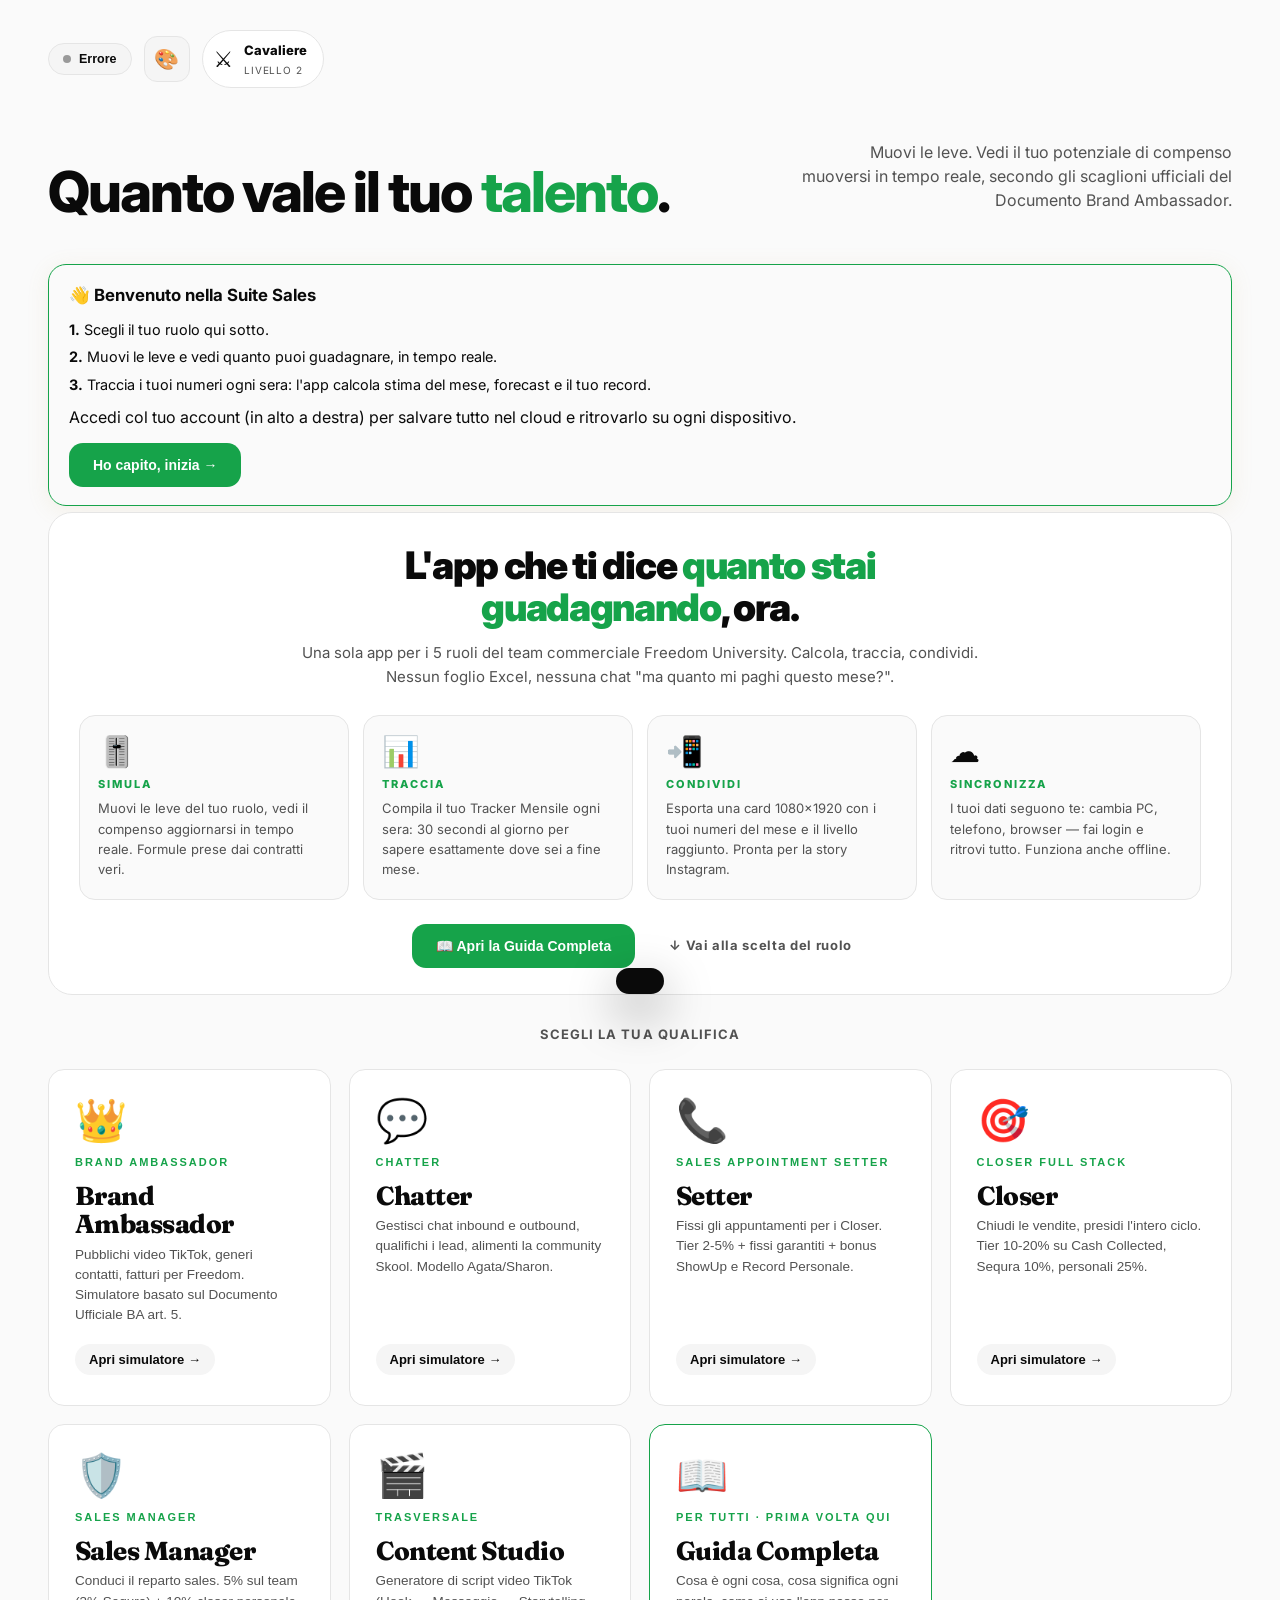
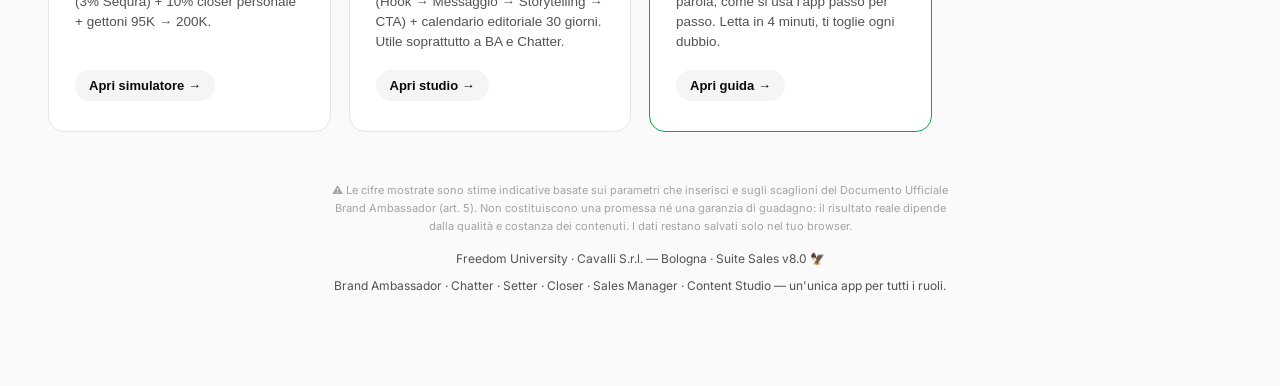
==== index.html @ 0ef2ac67 "deploy index.html" ====
<!DOCTYPE html>
<html lang="it" data-theme="light">
<head>
<meta charset="UTF-8" />
<meta name="viewport" content="width=device-width, initial-scale=1.0, viewport-fit=cover" />
<title>FU Suite Sales · Brand Ambassador, Chatter, Setter, Closer, Sales Manager</title>
<meta name="description" content="Suite operativa Freedom University: simulatori compensi per 5 ruoli (BA, Chatter, Setter, Closer, Sales Manager) + Content Studio + Tracker mensile. Basato sui contratti ufficiali.">
<meta name="theme-color" content="#c9a45c">
<meta name="apple-mobile-web-app-capable" content="yes">
<meta name="apple-mobile-web-app-status-bar-style" content="black-translucent">
<meta name="apple-mobile-web-app-title" content="FU Suite">
<meta name="mobile-web-app-capable" content="yes">
<link rel="manifest" href="manifest.webmanifest">
<link rel="icon" type="image/svg+xml" href="icon.svg">
<link rel="apple-touch-icon" href="icon.svg">
<script>
// ROUTING GARANTITO (definito early per onclick inline)
window.goto=function(v){
  try{
    const navs=['home','ba','chatter','setter','closer','sm','content','guida','team'];
    navs.forEach(x=>{const el=document.getElementById('view-'+x);if(el)el.hidden=x!==v});
    if(v==='home'){history.replaceState(null,'','#')}else{location.hash=v}
    window.scrollTo({top:0,behavior:'smooth'});
  }catch(e){location.hash=v}
  return false;
};
// Service Worker — update sicuro, ANTI reload-loop
if('serviceWorker' in navigator){
  window.addEventListener('load',async()=>{
    try{
      // URL STABILE: niente ?v=Date.now() (creava un nuovo SW a ogni load → controllerchange → reload infinito)
      const reg=await navigator.serviceWorker.register('sw.js');
      reg.update();
      navigator.serviceWorker.addEventListener('controllerchange',()=>{
        // anti-loop hard: max 1 reload ogni 10s (sessionStorage sopravvive al reload, _reloaded no)
        const last=+(sessionStorage.getItem('_sw_reload')||0),now=Date.now();
        if(now-last<10000)return;
        sessionStorage.setItem('_sw_reload',now);
        location.reload();
      });
    }catch(e){}
  });
}
</script>
<meta property="og:title" content="FU Suite Sales — 5 ruoli, un'app">
<meta property="og:description" content="Calcolatore compensi multi-ruolo Freedom University + Tracker mensile + Content Studio.">
<meta property="og:type" content="website">
<meta property="og:url" content="https://freedomuniversity.github.io/fu-profit-engine/">
<meta property="og:locale" content="it_IT">
<link rel="preconnect" href="https://fonts.googleapis.com" />
<link rel="preconnect" href="https://fonts.gstatic.com" crossorigin />
<link href="https://fonts.googleapis.com/css2?family=Fraunces:opsz,wght@9..144,400..900&family=Inter:wght@300..900&family=Space+Grotesk:wght@400;500;600;700&display=swap" rel="stylesheet" />
<link href="https://api.fontshare.com/v2/css?f[]=clash-display@400,500,600,700&display=swap" rel="stylesheet" />
<!-- ━━━━━━━━━━━━━━━━━━━━━━━━━━━━━━━━━━━━━━━━━━━━━━━━━━━━━━━━━━━━━ -->
<!-- SUPABASE CONFIG — inserisci qui URL e ANON KEY del tuo progetto -->
<!-- (Settings → API nel Supabase Dashboard)                          -->
<!-- Se vuoti, l'app funziona normalmente in modalità localStorage     -->
<!-- ━━━━━━━━━━━━━━━━━━━━━━━━━━━━━━━━━━━━━━━━━━━━━━━━━━━━━━━━━━━━━ -->
<script>
  window.SUPABASE_URL = 'https://cqktepwrpalwyvrdproh.supabase.co';
  window.SUPABASE_ANON_KEY = 'eyJhbGciOiJIUzI1NiIsInR5cCI6IkpXVCJ9.eyJpc3MiOiJzdXBhYmFzZSIsInJlZiI6ImNxa3RlcHdycGFsd3l2cmRwcm9oIiwicm9sZSI6ImFub24iLCJpYXQiOjE3ODAyMjQyNzcsImV4cCI6MjA5NTgwMDI3N30.6R0Skc9833fyEazmfj0Uyl3Gx5wrH-_PC1y_GeVF3Ok';
</script>
<style>
  :root{
    --gold:#c9a45c; --gold-light:#e6c98a; --gold-dark:#a8843e;
    --success:#22c55e; --warning:#f59e0b; --danger:#ef4444; --blue:#3b82f6;
  }
  html[data-theme="light"]{
    --bg:#f4f1ea; --bg2:#efe9dd;
    --text:#0f0e0c; --muted:#6f675a; --faint:#a39a89;
    --card-bg:linear-gradient(180deg,#ffffff,#fbf9f4);
    --card-border:rgba(15,14,12,.09); --card-shadow:0 24px 60px -36px rgba(60,46,18,.45);
    --elev:#faf7f0; --elev-border:rgba(15,14,12,.07);
    --ring:rgba(15,14,12,.08); --track:rgba(15,14,12,.10);
    --hook-bg:linear-gradient(145deg,#fbfaf5,#f1ece1); --hook-border:rgba(201,164,92,.35);
    --chip-bg:rgba(15,14,12,.04); --chip-border:rgba(15,14,12,.09);
    --logo-bg:linear-gradient(145deg,#ffffff,#f0ebdf);
    --ghost-bg:rgba(15,14,12,.04); --ghost-border:rgba(15,14,12,.12); --ghost-hover:rgba(15,14,12,.08);
    --part:201,164,92; --part-a:.55;
    --toast-bg:#0f0e0c; --toast-fg:#fafafa;
  }
  /* ===== STUDIO MINIMAL (stile aicoachitalia.it) — mono, no gradient, accent verde ===== */
  html[data-theme="studio"]{
    --gold:#16a34a; --gold-light:#4ade80; --gold-dark:#15803d;
    --bg:#fafafa; --bg2:#ffffff;
    --text:#0a0a0a; --muted:#525252; --faint:#a3a3a3;
    --card-bg:#ffffff;
    --card-border:#e5e5e5; --card-shadow:0 1px 3px rgba(0,0,0,.04);
    --elev:#fafafa; --elev-border:#e5e5e5;
    --ring:#e5e5e5; --track:#e5e5e5;
    --hook-bg:#ffffff; --hook-border:#e5e5e5;
    --chip-bg:#f5f5f5; --chip-border:#e5e5e5;
    --logo-bg:#ffffff;
    --ghost-bg:#f5f5f5; --ghost-border:#e5e5e5; --ghost-hover:#ebebeb;
    --part:22,163,74; --part-a:.4;
    --toast-bg:#0a0a0a; --toast-fg:#fafafa;
  }
  html[data-theme="studio"] body{font-family:'Inter',system-ui,sans-serif}
  html[data-theme="studio"] .display{font-family:'Inter',system-ui,sans-serif;letter-spacing:-.035em;font-weight:800}
  html[data-theme="studio"] .gold-text{background:none;color:#16a34a;-webkit-text-fill-color:#16a34a;animation:none}
  html[data-theme="studio"] canvas#stars{display:none}
  html[data-theme="studio"] .card{box-shadow:none;border-radius:14px}
  html[data-theme="studio"] .role-card{box-shadow:none;border-radius:16px;background:#ffffff}
  html[data-theme="studio"] .role-card.sub{background:#ffffff}
  html[data-theme="studio"] .role-card:hover{transform:translateY(-2px);border-color:#16a34a;box-shadow:0 4px 12px rgba(0,0,0,.06)}
  html[data-theme="studio"] .role-card .ricon{filter:none}
  html[data-theme="studio"] .role-card .rarrow{background:#f5f5f5;color:#0a0a0a}
  html[data-theme="studio"] .role-card:hover .rarrow{background:#16a34a;color:#ffffff}
  html[data-theme="studio"] .role-card .rsub{color:#16a34a}
  html[data-theme="studio"] .role-card.guide-card{background:#ffffff;border-color:#16a34a}
  html[data-theme="studio"] .intro-card{background:#ffffff;border:1px solid #e5e5e5;box-shadow:none}
  html[data-theme="studio"] .intro-box{box-shadow:none;background:#fafafa}
  html[data-theme="studio"] .intro-box:hover{transform:translateY(-2px);border-color:#16a34a}
  html[data-theme="studio"] .intro-box .ib-i{filter:none}
  html[data-theme="studio"] .intro-box .ib-t{color:#16a34a}
  html[data-theme="studio"] .intro-badge{color:#16a34a;border-color:#16a34a;background:rgba(22,163,74,.06)}
  html[data-theme="studio"] .hero .kicker{color:#16a34a;border-color:#16a34a}
  html[data-theme="studio"] .level-chip{background:#ffffff;border-color:#e5e5e5}
  html[data-theme="studio"] .level-chip .lvico{filter:none}
  html[data-theme="studio"] .logo{box-shadow:none;border-color:#e5e5e5}
  html[data-theme="studio"] .role-banner{background:#ffffff;border-color:#e5e5e5}
  html[data-theme="studio"] .btn-gold{background:#16a34a;color:#ffffff;border-color:#16a34a}
  html[data-theme="studio"] .btn-gold:hover{background:#15803d;border-color:#15803d}
  html[data-theme="studio"] .btn-ghost{background:#f5f5f5;border-color:#e5e5e5;color:#0a0a0a}
  html[data-theme="studio"] .btn-ghost:hover{background:#ebebeb}
  html[data-theme="studio"] .pill{background:#f5f5f5;color:#0a0a0a;border:1px solid #e5e5e5}
  html[data-theme="studio"] .pill.active{background:#16a34a;color:#ffffff;border-color:#16a34a}
  html[data-theme="studio"] .hero h2,html[data-theme="studio"] .gblock h3,html[data-theme="studio"] details.legenda summary .ltop,html[data-theme="studio"] .intro-title{font-family:'Inter',system-ui,sans-serif;letter-spacing:-.035em}
  html[data-theme="studio"] .gbox{background:#ffffff;border-color:#e5e5e5}
  html[data-theme="studio"] .gblock h3 .gnum{background:#16a34a;color:#ffffff;border-color:#16a34a}
  html[data-theme="studio"] .gblock .gbox .gsmall,html[data-theme="studio"] .gtable th{color:#16a34a;background:rgba(22,163,74,.06)}
  html[data-theme="studio"] .guida-toc a{color:#16a34a;background:rgba(22,163,74,.06);border-color:#16a34a}
  html[data-theme="studio"] .guida-toc a:hover{background:#16a34a;color:#ffffff}
  html[data-theme="studio"] .gstep .gn{background:#16a34a;color:#ffffff;box-shadow:none}
  html[data-theme="studio"] details.legenda{box-shadow:none}
  html[data-theme="studio"] details.legenda summary{background:#fafafa}
  html[data-theme="studio"] details.legenda summary .lsub{color:#16a34a}
  html[data-theme="studio"] details.legenda summary::after{color:#16a34a}
  html[data-theme="studio"] .lterm{background:#fafafa}
  html[data-theme="studio"] .lterm.l-pin{background:rgba(22,163,74,.05);border-color:#16a34a}
  html[data-theme="studio"] .lterm .lt-ex b{color:#16a34a}
  html[data-theme="studio"] .gbox .gex b{color:#16a34a}
  html[data-theme="studio"] .label{color:#525252}
  html[data-theme="studio"] .result-amount{color:#0a0a0a;text-shadow:none}
  html[data-theme="studio"] .donut-wrap svg circle{stroke:#e5e5e5}
  html[data-theme="studio"] input[type=range]{accent-color:#16a34a}
  html[data-theme="studio"] .vl{color:#16a34a;font-weight:800}

  html[data-theme="dark"]{
    --bg:#0a0a0a; --bg2:#0a0a0a;
    --text:#fafafa; --muted:#9a9a9a; --faint:#6b6b6b;
    --card-bg:linear-gradient(180deg,rgba(255,255,255,.035),rgba(255,255,255,.012));
    --card-border:rgba(255,255,255,.08); --card-shadow:0 30px 80px -40px rgba(0,0,0,.8);
    --elev:rgba(255,255,255,.03); --elev-border:rgba(255,255,255,.06);
    --ring:rgba(255,255,255,.06); --track:rgba(255,255,255,.10);
    --hook-bg:linear-gradient(145deg,#141414,#0a0a0a); --hook-border:rgba(201,164,92,.18);
    --chip-bg:rgba(255,255,255,.04); --chip-border:rgba(255,255,255,.08);
    --logo-bg:linear-gradient(145deg,#1f1f1f,#0a0a0a);
    --ghost-bg:rgba(255,255,255,.05); --ghost-border:rgba(255,255,255,.12); --ghost-hover:rgba(255,255,255,.1);
    --part:201,164,92; --part-a:.5;
    --toast-bg:#fafafa; --toast-fg:#0a0a0a;
  }

  *{box-sizing:border-box;margin:0;padding:0}
  html{scroll-behavior:smooth}
  body{font-family:'Inter',system-ui,sans-serif;background:var(--bg);color:var(--text);
    min-height:100vh;overflow-x:hidden;line-height:1.5;-webkit-font-smoothing:antialiased;
    -webkit-text-size-adjust:100%;text-size-adjust:100%;transition:background .4s,color .4s}
  canvas#stars{display:none}
  .wrap{position:relative;z-index:1;max-width:1580px;margin:0 auto;padding:0 28px 90px}
  @media(min-width:1280px){.wrap{padding:0 48px 90px}}
  .display{font-family:'Fraunces',serif;letter-spacing:-.02em;line-height:1.02}
  .label{font-size:11px;text-transform:uppercase;letter-spacing:.16em;font-weight:700;color:var(--faint)}
  .gold-text{background:linear-gradient(110deg,var(--gold-dark),var(--gold-light),var(--gold),var(--gold-light));
    background-size:200% auto;-webkit-background-clip:text;background-clip:text;color:transparent;animation:shimmer 4s linear infinite}
  @keyframes shimmer{to{background-position:200% center}}

  header{padding:30px 0 14px;display:flex;align-items:center;justify-content:space-between;flex-wrap:wrap;gap:16px}
  .brand{display:flex;align-items:center;gap:13px}
  .logo{width:46px;height:46px;border-radius:13px;display:grid;place-items:center;background:var(--logo-bg);
    border:1px solid rgba(201,164,92,.35);box-shadow:0 8px 30px -10px rgba(201,164,92,.4)}
  .logo img{width:30px;height:30px;object-fit:contain}
  html[data-theme="dark"] .logo img{filter:invert(1) brightness(1.9)}
  .brand h1{font-size:15px;font-weight:800;letter-spacing:.01em}
  .brand p{font-size:11px;color:var(--muted);letter-spacing:.05em}

  .hgroup{display:flex;align-items:center;gap:12px}
  .theme-btn{width:46px;height:46px;border-radius:13px;display:grid;place-items:center;cursor:pointer;
    background:var(--chip-bg);border:1px solid var(--chip-border);font-size:20px;transition:transform .25s,background .25s}
  .theme-btn:hover{transform:rotate(-12deg) scale(1.05)}
  .theme-btn:active{transform:scale(.92)}

  .level-chip{display:flex;align-items:center;gap:11px;padding:9px 16px 9px 11px;border-radius:999px;
    background:var(--chip-bg);border:1px solid var(--chip-border);backdrop-filter:blur(8px)}
  .level-chip .lvico{font-size:22px;filter:drop-shadow(0 2px 6px rgba(201,164,92,.5))}
  .level-chip .lvtxt{line-height:1.2}
  .level-chip .lvname{font-size:13px;font-weight:800}
  .level-chip .lvsub{font-size:10px;color:var(--muted);letter-spacing:.08em;text-transform:uppercase}

  .hero{text-align:center;padding:34px 0 26px}
  .hero .kicker{display:inline-block;font-size:11px;font-weight:700;letter-spacing:.22em;text-transform:uppercase;
    color:var(--gold-dark);padding:7px 16px;border:1px solid rgba(201,164,92,.4);border-radius:999px;margin-bottom:18px}
  .hero h2{font-size:clamp(36px,6vw,66px);font-weight:900}
  .hero .sub{margin:16px auto 0;max-width:560px;color:var(--muted);font-size:16px}
  @media(min-width:1000px){
    .hero{display:flex;align-items:flex-end;justify-content:space-between;text-align:left;gap:54px;padding:38px 0 30px}
    .hero .hero-txt{flex:1}
    .hero h2{font-size:clamp(46px,4.4vw,66px);line-height:1.02}
    .hero .kicker{margin-bottom:16px}
    .hero .sub{margin:0 0 8px;max-width:430px;flex-shrink:0;text-align:right}
  }

  .grid{display:grid;grid-template-columns:1fr;gap:22px;margin-top:14px}
  @media(min-width:980px){.grid.two{grid-template-columns:0.95fr 1.05fr}}

  /* DASHBOARD ORIZZONTALE */
  .dash{display:grid;grid-template-columns:1fr;gap:22px;margin-top:14px;align-items:start}
  .dash-side{display:grid;grid-template-columns:1fr;gap:22px}
  @media(min-width:760px){
    .dash{grid-template-columns:1fr 1fr}
    .dash-side{grid-column:1/-1;grid-template-columns:1fr 1fr}
  }
  @media(min-width:1180px){
    .dash{grid-template-columns:minmax(0,.82fr) minmax(0,1.08fr) minmax(0,1fr)}
    .dash-side{grid-column:auto;grid-template-columns:1fr}
  }

  .card{background:var(--card-bg);border:1px solid var(--card-border);border-radius:26px;padding:30px;
    box-shadow:var(--card-shadow);transition:background .4s,border-color .4s}
  .card h3{font-size:13px;font-weight:800;letter-spacing:.04em;margin-bottom:4px}
  .card .hint{font-size:12px;color:var(--muted);margin-bottom:22px}

  .slider-row{margin-bottom:24px}
  .slider-row .top{display:flex;justify-content:space-between;align-items:baseline;margin-bottom:11px}
  .slider-row .nm{font-size:13px;font-weight:600;color:var(--text);opacity:.85}
  .slider-row .vl{font-family:'Clash Display','Space Grotesk',sans-serif;font-size:23px;font-weight:600;color:var(--gold-dark);font-variant-numeric:tabular-nums;letter-spacing:-.01em}
  input[type=range]{-webkit-appearance:none;appearance:none;width:100%;height:6px;border-radius:99px;
    background:linear-gradient(90deg,var(--gold) var(--p,40%),var(--track) var(--p,40%));outline:none;cursor:pointer}
  input[type=range]::-webkit-slider-thumb{-webkit-appearance:none;width:24px;height:24px;border-radius:50%;background:#fff;
    border:3px solid var(--gold-dark);box-shadow:0 4px 14px rgba(0,0,0,.35);cursor:grab;transition:transform .15s}
  input[type=range]::-webkit-slider-thumb:active{transform:scale(1.18);cursor:grabbing}
  input[type=range]::-moz-range-thumb{width:22px;height:22px;border-radius:50%;background:#fff;
    border:3px solid var(--gold-dark);box-shadow:0 4px 14px rgba(0,0,0,.35)}

  .result-amount{font-family:'Clash Display','Space Grotesk',sans-serif;font-weight:600;font-size:clamp(62px,8vw,108px);line-height:.92;
    letter-spacing:-.03em;font-variant-numeric:tabular-nums;color:var(--text)}
  .result-amount .eur{font-size:.44em;vertical-align:.24em;font-weight:500;color:var(--gold-dark);margin-right:3px}
  html[data-theme="dark"] .result-amount{text-shadow:0 0 44px rgba(201,164,92,.28)}
  .permo{font-size:12px;letter-spacing:.16em;text-transform:uppercase;color:var(--muted);margin-top:6px}
  .realism{display:inline-flex;align-items:center;gap:7px;margin-top:14px;padding:7px 14px;border-radius:999px;
    font-size:12px;font-weight:700;border:1px solid transparent;transition:all .3s}
  .realism .rdot{width:8px;height:8px;border-radius:50%}
  .realism.ok{background:rgba(34,197,94,.12);color:#16a34a;border-color:rgba(34,197,94,.3)}
  .realism.ok .rdot{background:#22c55e}
  .realism.amb{background:rgba(245,158,11,.12);color:#d97706;border-color:rgba(245,158,11,.3)}
  .realism.amb .rdot{background:#f59e0b}
  .realism.dream{background:rgba(239,68,68,.12);color:#dc2626;border-color:rgba(239,68,68,.3)}
  .realism.dream .rdot{background:#ef4444}

  .donut-wrap{display:flex;align-items:center;gap:26px;margin-top:30px;flex-wrap:wrap}
  .legend{display:flex;flex-direction:column;gap:11px;flex:1;min-width:180px}
  .legend .li{display:flex;align-items:center;gap:10px;font-size:13px}
  .legend .dot{width:11px;height:11px;border-radius:3px;flex-shrink:0}
  .legend .lv{margin-left:auto;font-family:'Clash Display','Space Grotesk',sans-serif;font-weight:600;font-variant-numeric:tabular-nums}

  .stats{display:grid;grid-template-columns:repeat(2,1fr);gap:12px;margin-top:26px}
  @media(min-width:560px){.stats{grid-template-columns:repeat(4,1fr)}}
  .stat{background:var(--elev);border:1px solid var(--elev-border);border-radius:16px;padding:15px}
  .stat .v{font-family:'Clash Display','Space Grotesk',sans-serif;font-size:27px;font-weight:600;font-variant-numeric:tabular-nums;letter-spacing:-.01em}
  .stat .k{font-size:10px;text-transform:uppercase;letter-spacing:.1em;color:var(--muted);margin-top:3px}

  .xpbar{margin-top:30px}
  .xpbar .track{height:10px;border-radius:99px;background:var(--track);overflow:hidden}
  .xpbar .fill{height:100%;border-radius:99px;background:linear-gradient(90deg,var(--gold-dark),var(--gold-light));
    box-shadow:0 0 18px rgba(201,164,92,.6);transition:width .8s cubic-bezier(.2,.8,.2,1)}
  .xpbar .meta{display:flex;justify-content:space-between;font-size:11px;color:var(--muted);margin-top:9px;letter-spacing:.05em}

  .pillrow{display:flex;flex-wrap:wrap;gap:8px;margin-bottom:18px}
  .pill{padding:8px 15px;border-radius:999px;font-size:12px;font-weight:600;cursor:pointer;
    background:var(--chip-bg);border:1px solid var(--chip-border);color:var(--text);transition:all .18s}
  .pill:hover{border-color:rgba(201,164,92,.5)}
  .pill.on{background:var(--gold);color:#0a0a0a;border-color:var(--gold)}
  .hook-out{min-height:96px;border-radius:18px;padding:24px;font-family:'Fraunces',serif;font-size:23px;
    font-weight:500;line-height:1.32;background:var(--hook-bg);border:1px solid var(--hook-border);
    display:flex;align-items:center;transition:opacity .25s,background .4s;word-break:break-word}
  .btnrow{display:flex;gap:12px;margin-top:18px;flex-wrap:wrap}
  .btn{font-size:14px;font-weight:700;padding:14px 24px;border-radius:14px;border:none;cursor:pointer;
    display:inline-flex;align-items:center;gap:8px;transition:transform .12s,filter .18s}
  .btn:active{transform:scale(.96)}
  .btn-gold{background:linear-gradient(135deg,var(--gold-light),var(--gold-dark));color:#0a0a0a}
  .btn-gold:hover{filter:brightness(1.08)}
  .btn-ghost{background:var(--ghost-bg);color:var(--text);border:1px solid var(--ghost-border)}
  .btn-ghost:hover{background:var(--ghost-hover)}
  .btn-block{width:100%;justify-content:center;margin-top:26px;padding:16px}

  .tiers{display:grid;grid-template-columns:repeat(auto-fit,minmax(140px,1fr));gap:14px;margin-top:14px}
  .tier{background:var(--elev);border:1px solid var(--elev-border);border-radius:18px;padding:20px}
  .tier h4{font-size:12px;text-transform:uppercase;letter-spacing:.1em;color:var(--gold-dark);margin-bottom:14px}
  .tier .tline{display:flex;justify-content:space-between;font-size:13px;padding:7px 0;border-bottom:1px solid var(--elev-border)}
  .tier .tline:last-child{border:none}
  .tier .tline.hit{color:var(--gold-dark);font-weight:700}
  .tier .tline .b{color:var(--muted)}
  .tier .tline.hit .b{color:var(--gold-dark)}

  footer{text-align:center;margin-top:50px;color:var(--muted);font-size:12px;line-height:1.7}
  footer .dis{max-width:620px;margin:0 auto 14px;font-size:11px;color:var(--faint);line-height:1.6}

  #toast{position:fixed;bottom:26px;left:50%;transform:translateX(-50%) translateY(120px);
    background:var(--toast-bg);color:var(--toast-fg);padding:13px 24px;border-radius:14px;font-weight:700;font-size:14px;
    box-shadow:0 18px 50px rgba(0,0,0,.4);z-index:50;transition:transform .35s cubic-bezier(.2,.9,.2,1);display:flex;gap:9px;align-items:center}
  #toast.show{transform:translateX(-50%) translateY(0)}

  .fade-up{animation:fadeUp .7s both}
  @keyframes fadeUp{from{opacity:0;transform:translateY(22px)}to{opacity:1;transform:none}}
  .d1{animation-delay:.08s}.d2{animation-delay:.16s}.d3{animation-delay:.24s}

  /* ===== MOBILE ===== */
  @media(max-width:640px){
    .wrap{padding:0 15px 72px}
    header{padding:20px 0 6px;gap:12px}
    .brand h1{font-size:13.5px}
    .brand p{font-size:10px}
    .logo,.theme-btn{width:42px;height:42px}
    .level-chip{padding:7px 13px 7px 9px}
    .level-chip .lvico{font-size:19px}
    .hero{padding:26px 0 16px}
    .hero .kicker{margin-bottom:18px;font-size:10px;letter-spacing:.14em}
    .hero .sub{font-size:14.5px;margin-top:14px}
    .card{padding:22px 20px;border-radius:22px}
    .grid{gap:16px}
    .grid.two,.card[style]{margin-top:16px}
    .slider-row{margin-bottom:20px}
    .donut-wrap{gap:18px;justify-content:center}
    .stats{gap:10px;margin-top:22px}
    .stat{padding:13px}
    .stat .v{font-size:22px}
    .hook-out{font-size:19px;padding:20px;min-height:84px}
    .btn{padding:13px 18px;font-size:13.5px}
    .btnrow{gap:10px}
    .btnrow .btn{flex:1 1 auto;justify-content:center}
    .btn-block{margin-top:22px}
    footer{margin-top:36px}
  }
  @media(max-width:380px){
    .hero h2{font-size:34px}
    .result-amount{font-size:clamp(48px,15vw,60px)}
    .level-chip .lvsub{display:none}
  }

  /* ===== SECTION NAV + CONTENT STUDIO ===== */
  .secnav{display:flex;justify-content:center;gap:10px;margin:8px 0 6px;flex-wrap:wrap}
  .secnav .snav{padding:11px 22px;border-radius:999px;font-size:13.5px;font-weight:700;cursor:pointer;background:var(--chip-bg);
    border:1px solid var(--chip-border);color:var(--text);transition:all .2s;display:inline-flex;gap:8px;align-items:center}
  .secnav .snav:hover{border-color:rgba(201,164,92,.5)}
  .secnav .snav.on{background:var(--text);color:var(--bg);border-color:var(--text)}
  .dash2{display:grid;grid-template-columns:1fr;gap:22px;margin-top:14px;align-items:start}
  @media(min-width:1000px){.dash2{grid-template-columns:0.8fr 1.2fr}}
  .pills{display:flex;flex-wrap:wrap;gap:8px}
  .fld{margin-bottom:20px}.fld .label{display:block;margin-bottom:10px}
  .script-meta{display:flex;align-items:center;gap:8px;flex-wrap:wrap;margin-bottom:18px}
  .tag{font-size:11px;font-weight:700;padding:5px 11px;border-radius:999px;background:var(--chip-bg);border:1px solid var(--chip-border);text-transform:uppercase;letter-spacing:.06em}
  .tag.gold{background:rgba(201,164,92,.15);color:var(--gold-dark);border-color:rgba(201,164,92,.35)}
  .block{position:relative;background:var(--elev);border:1px solid var(--elev-border);border-radius:16px;padding:18px 18px 18px 20px;margin-bottom:12px;transition:opacity .25s}
  .block::before{content:'';position:absolute;left:0;top:14px;bottom:14px;width:4px;border-radius:4px;background:var(--gold)}
  .block .bk{font-size:10px;font-weight:800;text-transform:uppercase;letter-spacing:.12em;color:var(--gold-dark);margin-bottom:6px}
  .block .bt{font-family:'Fraunces',serif;font-size:18px;line-height:1.4}
  .block .copy1{position:absolute;top:12px;right:12px;font-size:11px;font-weight:700;cursor:pointer;color:var(--muted);background:none;border:none}
  .block .copy1:hover{color:var(--gold-dark)}
  .durtip{font-size:12px;color:var(--muted);margin-top:14px;padding:12px 16px;background:var(--elev);border-radius:12px;border:1px dashed var(--elev-border)}
  .cal-head{display:flex;align-items:center;justify-content:space-between;flex-wrap:wrap;gap:14px;margin-bottom:18px}
  .cal-stats{display:flex;gap:20px;flex-wrap:wrap}
  .cal-stat .v{font-family:'Clash Display','Space Grotesk',sans-serif;font-size:22px;font-weight:600;font-variant-numeric:tabular-nums}
  .cal-stat .k{font-size:10px;text-transform:uppercase;letter-spacing:.08em;color:var(--muted)}
  .cal-grid{display:grid;grid-template-columns:repeat(auto-fill,minmax(74px,1fr));gap:8px}
  .cal-cell{aspect-ratio:1;border-radius:13px;border:1px solid var(--elev-border);background:var(--elev);cursor:pointer;display:flex;flex-direction:column;align-items:center;justify-content:center;gap:3px;transition:all .15s;padding:4px}
  .cal-cell:hover{border-color:var(--gold);transform:translateY(-2px)}
  .cal-cell .d{font-family:'Clash Display','Space Grotesk',sans-serif;font-size:15px;font-weight:600}
  .cal-cell .ic{font-size:15px}
  .cal-cell.pub{background:rgba(34,197,94,.14);border-color:rgba(34,197,94,.4)}
  .cal-cell.sel{outline:2px solid var(--gold);outline-offset:1px}
  .cal-detail{margin-top:18px;padding:20px;border-radius:16px;background:var(--elev);border:1px solid var(--elev-border)}
  .cal-detail .dd{font-size:11px;text-transform:uppercase;letter-spacing:.1em;color:var(--gold-dark);font-weight:800;margin-bottom:8px}
  .cal-detail .di{font-family:'Fraunces',serif;font-size:19px;line-height:1.4}
  .lib-item{background:var(--elev);border:1px solid var(--elev-border);border-radius:14px;padding:15px 16px;margin-bottom:10px}
  .lib-item .lh{display:flex;align-items:center;gap:8px;margin-bottom:7px}
  .lib-item .lb{font-size:13.5px;line-height:1.45;color:var(--muted)}
  .lib-actions{display:flex;gap:14px;margin-top:9px}
  .lib-actions button{background:none;border:none;font-size:11.5px;font-weight:700;cursor:pointer;color:var(--muted)}
  .lib-actions button:hover{color:var(--gold-dark)}
  .empty{font-size:13px;color:var(--faint);text-align:center;padding:30px 0}
  .guide{display:grid;grid-template-columns:1fr;gap:14px}
  @media(min-width:560px){.guide{grid-template-columns:repeat(2,1fr)}}
  @media(min-width:1100px){.guide{grid-template-columns:repeat(4,1fr)}}
  .gcard{background:var(--elev);border:1px solid var(--elev-border);border-radius:16px;padding:18px}
  .gcard .gi{font-size:22px;margin-bottom:8px}.gcard .gt{font-size:13px;font-weight:800;margin-bottom:5px}
  .gcard .gd{font-size:12px;color:var(--muted);line-height:1.5}
  .card.mt{margin-top:22px}

  /* ===== INTRO CARD PERMANENTE (LANDING) ===== */
  .intro-card{margin-bottom:30px;padding:32px 30px 26px;border-radius:24px;
    background:linear-gradient(135deg,rgba(201,164,92,.13),rgba(201,164,92,.025));
    border:1px solid rgba(201,164,92,.32);box-shadow:0 24px 70px -40px rgba(201,164,92,.45)}
  .intro-head{text-align:center;max-width:680px;margin:0 auto 26px}
  .intro-badge{display:inline-block;font-size:11px;font-weight:700;letter-spacing:.22em;text-transform:uppercase;
    color:var(--gold-dark);padding:6px 14px;border:1px solid rgba(201,164,92,.4);border-radius:999px;margin-bottom:14px}
  .intro-title{font-family:'Fraunces',serif;font-size:clamp(26px,3.4vw,38px);font-weight:900;letter-spacing:-.02em;line-height:1.1;margin-bottom:12px}
  .intro-sub{font-size:15px;color:var(--muted);line-height:1.6}
  .intro-grid{display:grid;grid-template-columns:1fr;gap:14px;margin-bottom:24px}
  @media(min-width:640px){.intro-grid{grid-template-columns:repeat(2,1fr)}}
  @media(min-width:1000px){.intro-grid{grid-template-columns:repeat(4,1fr)}}
  .intro-box{background:var(--card-bg);border:1px solid var(--card-border);border-radius:16px;padding:20px 18px;
    text-align:left;transition:transform .25s,border-color .25s}
  .intro-box:hover{transform:translateY(-3px);border-color:rgba(201,164,92,.45)}
  .intro-box .ib-i{font-size:30px;line-height:1;margin-bottom:10px;filter:drop-shadow(0 3px 8px rgba(201,164,92,.3))}
  .intro-box .ib-t{font-size:11px;font-weight:800;letter-spacing:.18em;color:var(--gold-dark);margin-bottom:6px}
  .intro-box .ib-d{font-size:13px;color:var(--muted);line-height:1.55}
  .intro-cta{display:flex;align-items:center;justify-content:center;gap:18px;flex-wrap:wrap}
  .intro-skip{font-size:13px;font-weight:700;color:var(--muted);text-decoration:none;letter-spacing:.05em;
    padding:8px 16px;border-radius:999px;transition:all .2s}
  .intro-skip:hover{color:var(--gold-dark);background:rgba(201,164,92,.08)}

  /* ===== LEGGENDA INLINE PER RUOLO ===== */
  details.legenda{margin-top:22px;background:var(--card-bg);border:1px solid var(--card-border);
    border-radius:18px;padding:0;box-shadow:var(--card-shadow);overflow:hidden}
  details.legenda summary{list-style:none;cursor:pointer;padding:18px 22px;
    display:flex;align-items:center;gap:14px;font-weight:800;letter-spacing:.01em;
    background:linear-gradient(135deg,rgba(201,164,92,.08),rgba(201,164,92,.02));
    transition:background .2s}
  details.legenda summary::-webkit-details-marker{display:none}
  details.legenda summary::after{content:'▾';margin-left:auto;color:var(--gold-dark);font-size:18px;transition:transform .25s}
  details.legenda[open] summary::after{transform:rotate(180deg)}
  details.legenda summary:hover{background:linear-gradient(135deg,rgba(201,164,92,.14),rgba(201,164,92,.04))}
  details.legenda summary .lico{font-size:24px;line-height:1}
  details.legenda summary .ltxt{display:flex;flex-direction:column;line-height:1.2}
  details.legenda summary .ltop{font-family:'Fraunces',serif;font-size:19px;font-weight:800}
  details.legenda summary .lsub{font-size:11px;font-weight:700;letter-spacing:.14em;text-transform:uppercase;color:var(--gold-dark);margin-top:3px}
  .legenda-body{padding:8px 22px 22px;display:grid;grid-template-columns:1fr;gap:12px}
  @media(min-width:720px){.legenda-body{grid-template-columns:repeat(2,1fr)}}
  @media(min-width:1100px){.legenda-body{grid-template-columns:repeat(3,1fr)}}
  .lterm{background:var(--elev);border:1px solid var(--elev-border);border-radius:12px;padding:14px 16px}
  .lterm .lt-key{font-family:'Fraunces',serif;font-size:15.5px;font-weight:800;margin-bottom:4px;letter-spacing:-.005em}
  .lterm .lt-def{font-size:13px;color:var(--muted);line-height:1.55}
  .lterm .lt-ex{display:block;margin-top:8px;padding-top:8px;border-top:1px dashed var(--elev-border);
    font-size:12px;color:var(--text);line-height:1.55}
  .lterm .lt-ex b{color:var(--gold-dark)}
  .lterm.l-pin{background:linear-gradient(135deg,rgba(201,164,92,.10),rgba(201,164,92,.02));
    border-color:rgba(201,164,92,.32)}

  /* ===== GUIDA COMPLETA ===== */
  .role-card.guide-card{background:linear-gradient(180deg,rgba(201,164,92,.14),rgba(201,164,92,.03));border-color:rgba(201,164,92,.32)}
  .role-card.guide-card:hover{border-color:var(--gold)}
  .guida-wrap{max-width:920px;margin:0 auto}
  .guida-toc{display:flex;flex-wrap:wrap;gap:8px;margin-bottom:24px;padding:16px;border-radius:16px;
    background:var(--elev);border:1px solid var(--elev-border)}
  .guida-toc a{font-size:12.5px;font-weight:700;color:var(--gold-dark);text-decoration:none;padding:7px 13px;
    border-radius:999px;background:rgba(201,164,92,.10);transition:all .2s;border:1px solid rgba(201,164,92,.2)}
  .guida-toc a:hover{background:var(--gold);color:#0a0a0a}
  .gblock{margin-bottom:30px;scroll-margin-top:20px}
  .gblock h3{font-family:'Fraunces',serif;font-size:28px;font-weight:800;letter-spacing:-.015em;
    margin-bottom:6px;display:flex;align-items:center;gap:12px}
  .gblock h3 .gnum{font-size:18px;color:var(--gold-dark);font-family:'Inter',sans-serif;font-weight:800;
    background:rgba(201,164,92,.12);border:1px solid rgba(201,164,92,.3);
    width:36px;height:36px;border-radius:50%;display:grid;place-items:center;flex-shrink:0}
  .gblock .glead{font-size:14px;color:var(--muted);margin-bottom:16px;line-height:1.6}
  .gblock p{font-size:14.5px;color:var(--text);line-height:1.75;margin-bottom:10px}
  .gblock ul,.gblock ol{margin:8px 0 14px 22px}
  .gblock li{font-size:14px;line-height:1.75;color:var(--text);margin-bottom:6px}
  .gblock li b{color:var(--text)}
  .gblock .glabel{display:inline-block;font-size:11px;font-weight:700;letter-spacing:.16em;text-transform:uppercase;
    color:var(--gold-dark);background:rgba(201,164,92,.12);padding:5px 11px;border-radius:999px;margin:0 4px 4px 0}
  .grow{display:grid;grid-template-columns:1fr;gap:14px;margin:14px 0}
  @media(min-width:720px){.grow{grid-template-columns:repeat(2,1fr)}}
  .gbox{background:var(--elev);border:1px solid var(--elev-border);border-radius:14px;padding:18px}
  .gbox .ge{font-size:26px;line-height:1;margin-bottom:10px}
  .gbox .gh{font-family:'Fraunces',serif;font-size:18px;font-weight:800;margin-bottom:6px;letter-spacing:-.01em}
  .gbox .gsmall{font-size:11px;font-weight:700;letter-spacing:.14em;text-transform:uppercase;color:var(--gold-dark);margin-bottom:4px}
  .gbox .gtext{font-size:13.5px;line-height:1.65;color:var(--muted)}
  .gbox .gex{display:block;margin-top:10px;padding-top:10px;border-top:1px dashed var(--elev-border);
    font-size:12.5px;color:var(--text);line-height:1.55}
  .gbox .gex b{color:var(--gold-dark)}
  .gtable{width:100%;border-collapse:separate;border-spacing:0;font-size:13.5px;background:var(--elev);
    border:1px solid var(--elev-border);border-radius:14px;overflow:hidden;margin:12px 0}
  .gtable th,.gtable td{padding:11px 14px;text-align:left;border-bottom:1px solid var(--elev-border)}
  .gtable th{background:rgba(201,164,92,.10);font-weight:800;font-size:12px;letter-spacing:.06em;
    text-transform:uppercase;color:var(--gold-dark)}
  .gtable tr:last-child td{border-bottom:none}
  .gtable .yes{color:var(--success);font-weight:800}
  .gtable .no{color:var(--danger);font-weight:800}
  .gfaq{margin-bottom:12px;padding:16px 18px;background:var(--elev);border:1px solid var(--elev-border);border-radius:14px}
  .gfaq .gq{font-family:'Fraunces',serif;font-size:16.5px;font-weight:700;margin-bottom:8px;color:var(--text)}
  .gfaq .ga{font-size:13.5px;color:var(--muted);line-height:1.7}
  .gfaq .ga b{color:var(--text)}
  .gstep{display:flex;gap:14px;margin-bottom:14px}
  .gstep .gn{flex-shrink:0;width:42px;height:42px;border-radius:50%;background:linear-gradient(135deg,var(--gold),var(--gold-dark));
    color:#0a0a0a;font-weight:900;font-size:18px;display:grid;place-items:center;
    font-family:'Fraunces',serif;box-shadow:0 8px 20px -10px rgba(201,164,92,.6)}
  .gstep .gc{flex:1;padding-top:4px}
  .gstep .gc h4{font-size:15.5px;font-weight:800;margin-bottom:4px}
  .gstep .gc p{font-size:13.5px;color:var(--muted);line-height:1.65;margin-bottom:0}

  /* ===== LANDING ROLE PICKER ===== */
  .role-hint{text-align:center;font-size:13px;color:var(--muted);letter-spacing:.08em;text-transform:uppercase;font-weight:700;margin:6px 0 24px}
  .role-grid{display:grid;grid-template-columns:repeat(auto-fit,minmax(260px,1fr));gap:18px;margin-top:8px}
  .role-card{display:flex;flex-direction:column;text-align:left;background:var(--card-bg);border:1px solid var(--card-border);
    border-radius:24px;padding:30px 26px;cursor:pointer;color:var(--text);transition:all .25s;
    box-shadow:0 16px 50px -30px rgba(60,46,18,.35);position:relative;overflow:hidden;min-height:200px}
  .role-card:hover{transform:translateY(-4px);border-color:var(--gold);box-shadow:0 30px 60px -28px rgba(201,164,92,.5)}
  .role-card:active{transform:translateY(-2px)}
  .role-card .ricon{font-size:42px;line-height:1;margin-bottom:14px;filter:drop-shadow(0 4px 12px rgba(201,164,92,.4))}
  .role-card .rname{font-family:'Fraunces',serif;font-size:26px;font-weight:800;letter-spacing:-.02em;line-height:1.1;margin-bottom:6px}
  .role-card .rsub{font-size:11px;font-weight:700;letter-spacing:.18em;text-transform:uppercase;color:var(--gold-dark);margin-bottom:14px}
  .role-card .rdesc{font-size:13.5px;color:var(--muted);line-height:1.5;flex:1}
  .role-card .rarrow{margin-top:18px;font-size:13px;font-weight:700;color:var(--gold-dark);align-self:flex-start;
    padding:8px 14px;background:rgba(201,164,92,.12);border-radius:999px;transition:all .2s}
  .role-card:hover .rarrow{background:var(--gold);color:#0a0a0a}
  .role-card.sub{background:linear-gradient(180deg,rgba(201,164,92,.06),rgba(201,164,92,.02))}
  .role-card.sub:hover{border-color:var(--gold-light)}

  .back-home{background:none;border:none;color:var(--muted);font-size:13px;font-weight:600;cursor:pointer;
    padding:8px 0;margin-bottom:14px;display:inline-flex;align-items:center;gap:6px;transition:color .2s}
  .back-home:hover{color:var(--gold-dark)}

  .role-banner{display:flex;align-items:center;gap:16px;margin-bottom:18px;padding:18px 22px;border-radius:18px;
    background:linear-gradient(135deg,rgba(201,164,92,.12),rgba(201,164,92,.04));border:1px solid rgba(201,164,92,.25)}
  .role-banner .bi{font-size:28px;line-height:1}
  .role-banner .bn{font-family:'Fraunces',serif;font-size:22px;font-weight:800;letter-spacing:-.01em}
  .role-banner .bd{font-size:12px;color:var(--muted);margin-top:2px}

  .note-source{font-size:11px;color:var(--faint);margin-top:14px;padding:11px 14px;background:var(--elev);
    border-radius:10px;border-left:3px solid var(--gold);line-height:1.5}

  /* ===== TRACKER MENSILE ===== */
  .tk-bar{height:8px;border-radius:99px;background:var(--track);overflow:hidden;margin-top:6px}
  .tk-bar .fill{height:100%;border-radius:99px;background:linear-gradient(90deg,var(--gold-dark),var(--gold-light));transition:width .5s cubic-bezier(.2,.8,.2,1)}
  .tk-bar .fill.good{background:linear-gradient(90deg,#16a34a,#22c55e)}
  .tk-bar .fill.warn{background:linear-gradient(90deg,#d97706,#f59e0b)}
  .tk-stat{background:var(--elev);border:1px solid var(--elev-border);border-radius:16px;padding:14px 15px;display:flex;flex-direction:column;gap:3px}
  .tk-stat .tkv{font-family:'Clash Display','Space Grotesk',sans-serif;font-size:21px;font-weight:600;font-variant-numeric:tabular-nums;line-height:1.05}
  .tk-stat .tkk{font-size:10px;text-transform:uppercase;letter-spacing:.1em;color:var(--muted);font-weight:700}
  .tk-stat .tkt{font-size:11px;color:var(--faint);margin-top:2px}
  .tk-grid{display:grid;grid-template-columns:repeat(2,1fr);gap:10px;margin-bottom:18px}
  @media(min-width:560px){.tk-grid{grid-template-columns:repeat(4,1fr)}}
  .cal-cell.tk{position:relative}
  .cal-cell.tk .tkdot{position:absolute;top:5px;right:6px;width:7px;height:7px;border-radius:50%;background:var(--gold)}
  /* ===== Dashboard mensile personale "Il tuo mese" ===== */
  .md-card{background:linear-gradient(135deg,var(--elev),var(--bg));border:1px solid var(--gold);border-radius:18px;padding:18px 18px 16px;margin-bottom:22px;box-shadow:0 4px 22px rgba(201,164,92,.10)}
  .md-locked{border-style:dashed;border-color:var(--elev-border);color:var(--muted);font-size:.92rem;text-align:center;background:var(--elev)}
  .md-head{display:flex;align-items:center;justify-content:space-between;flex-wrap:wrap;gap:8px;margin-bottom:14px}
  .md-head h3{margin:0;font-size:1.05rem}
  .md-live{font-size:.72rem;color:var(--muted);text-transform:uppercase;letter-spacing:.5px}
  .md-tiles{display:grid;grid-template-columns:repeat(2,1fr);gap:10px;margin-bottom:14px}
  @media(min-width:560px){.md-tiles{grid-template-columns:repeat(4,1fr)}}
  .md-tile{background:var(--elev);border:1px solid var(--elev-border);border-radius:14px;padding:12px 13px;text-align:center}
  .md-tile .md-v{font-size:1.28rem;font-weight:800;color:var(--gold);line-height:1.1}
  .md-tile .md-k{font-size:.74rem;color:var(--muted);margin-top:4px}
  .md-hist{display:flex;flex-direction:column;gap:6px}
  .md-hrow{display:flex;align-items:center;gap:10px;font-size:.82rem}
  .md-hm{width:52px;flex:0 0 52px;color:var(--muted)}
  .md-hbar{flex:1;height:9px;background:var(--elev);border-radius:6px;overflow:hidden}
  .md-hfill{display:block;height:100%;background:var(--gold);border-radius:6px;transition:width .5s}
  .md-hfill.best{background:linear-gradient(90deg,var(--gold),#22c55e)}
  .md-hv{width:84px;flex:0 0 84px;text-align:right;font-weight:700}
  .cal-cell.tk .ic{font-size:11px;color:var(--muted);font-weight:700}
  .tk-form{display:grid;grid-template-columns:1fr;gap:10px;margin:14px 0}
  @media(min-width:560px){.tk-form{grid-template-columns:repeat(2,1fr)}}
  .tk-input{display:flex;flex-direction:column;gap:5px}
  .tk-input label{font-size:11px;text-transform:uppercase;letter-spacing:.1em;font-weight:700;color:var(--faint)}
  .tk-input input{font-family:'Clash Display','Space Grotesk',sans-serif;font-size:18px;font-weight:600;padding:10px 14px;
    border-radius:12px;border:1px solid var(--elev-border);background:var(--elev);color:var(--text);outline:none;
    font-variant-numeric:tabular-nums;transition:border-color .2s}
  .tk-input input:focus{border-color:var(--gold)}

  /* ===== TEAM DASHBOARD ===== */
  .team-tbl{width:100%;border-collapse:collapse;font-size:13.5px;margin-top:8px}
  .team-tbl thead th{font-size:11px;text-transform:uppercase;letter-spacing:.1em;color:var(--muted);font-weight:700;
    text-align:left;padding:10px 14px;border-bottom:1px solid var(--card-border);position:sticky;top:0;background:var(--card-bg)}
  .team-tbl tbody tr{border-bottom:1px solid var(--elev-border);transition:background .15s}
  .team-tbl tbody tr:hover{background:var(--elev);cursor:pointer}
  .team-tbl td{padding:12px 14px;vertical-align:middle}
  .team-tbl td.num{font-family:'Clash Display','Space Grotesk',sans-serif;font-weight:600;font-variant-numeric:tabular-nums;text-align:right}
  .team-tbl td.who{font-weight:700;display:flex;align-items:center;gap:8px}
  .team-tbl td.who .av{width:28px;height:28px;border-radius:50%;background:var(--gold);color:#0a0a0a;display:grid;place-items:center;font-size:12px;font-weight:800}
  .team-tbl .role-pill{font-size:10px;font-weight:800;padding:3px 8px;border-radius:99px;background:var(--chip-bg);text-transform:uppercase;letter-spacing:.1em}
  .team-tbl tr.empty td{color:var(--faint);text-align:center;padding:30px;font-style:italic}
  .team-tbl .bar-mini{width:80px;height:5px;border-radius:99px;background:var(--track);overflow:hidden;display:inline-block;margin-right:8px;vertical-align:middle}
  .team-tbl .bar-mini .fill{height:100%;border-radius:99px;background:linear-gradient(90deg,var(--gold-dark),var(--gold-light));transition:width .5s}
  .team-tbl .bar-mini .fill.good{background:linear-gradient(90deg,#16a34a,#22c55e)}
  .team-tbl .bar-mini .fill.warn{background:linear-gradient(90deg,#d97706,#f59e0b)}
  .team-tbl-wrap{overflow-x:auto;border-radius:14px;border:1px solid var(--elev-border)}
  .team-mode-banner{font-size:11px;padding:8px 12px;background:rgba(201,164,92,.10);border-radius:10px;color:var(--gold-dark);margin-bottom:14px;display:flex;align-items:center;gap:8px;font-weight:700}

  /* ===== AUTH UI ===== */
  .auth-chip{display:inline-flex;align-items:center;gap:8px;padding:8px 14px;border-radius:999px;
    background:var(--chip-bg);border:1px solid var(--chip-border);font-size:12.5px;font-weight:700;cursor:pointer;
    transition:all .2s;color:var(--text)}
  .auth-chip:hover{border-color:rgba(201,164,92,.5)}
  .auth-chip.online{border-color:rgba(34,197,94,.5);background:rgba(34,197,94,.10)}
  .auth-chip .ad{width:8px;height:8px;border-radius:50%;background:#9a9a9a}
  .auth-chip.online .ad{background:#22c55e;box-shadow:0 0 8px rgba(34,197,94,.6)}
  .auth-modal{position:fixed;inset:0;background:rgba(10,10,10,.75);backdrop-filter:blur(8px);z-index:100;
    display:none;align-items:center;justify-content:center;padding:20px}
  .auth-modal.open{display:flex;animation:fadeIn .3s ease}
  .auth-modal .box{background:var(--card-bg);border:1px solid var(--card-border);border-radius:22px;padding:30px;
    width:100%;max-width:420px;box-shadow:0 30px 80px -20px rgba(0,0,0,.6);position:relative}
  .auth-modal h3{font-family:'Fraunces',serif;font-size:24px;font-weight:800;letter-spacing:-.01em;margin-bottom:6px}
  .auth-modal p{font-size:13.5px;color:var(--muted);line-height:1.5;margin-bottom:20px}
  .auth-modal .close{position:absolute;top:14px;right:14px;background:none;border:none;font-size:22px;cursor:pointer;color:var(--muted);width:32px;height:32px;border-radius:8px}
  .auth-modal .close:hover{background:var(--chip-bg)}
  .auth-input{width:100%;padding:14px 16px;border-radius:12px;border:1px solid var(--elev-border);background:var(--elev);color:var(--text);
    font-size:15px;outline:none;font-family:inherit;margin-bottom:14px;transition:border-color .2s}
  .auth-input:focus{border-color:var(--gold)}
  .auth-msg{font-size:12px;color:var(--muted);margin-top:10px;line-height:1.5}
  .auth-msg.ok{color:#16a34a}
  .auth-msg.err{color:#dc2626}
  .auth-mode-tabs{display:flex;gap:6px;margin-bottom:16px}
  .auth-mode-tabs button{flex:1;padding:8px 12px;font-size:12px;font-weight:700;border-radius:8px;border:1px solid var(--chip-border);background:var(--chip-bg);cursor:pointer;color:var(--text)}
  .auth-mode-tabs button.on{background:var(--gold);border-color:var(--gold);color:#0a0a0a}
  .sync-status{font-size:11px;color:var(--muted);margin-top:6px}

  /* ===== PRINT-FRIENDLY ===== */
  @media print{
    body{background:#fff !important;color:#000 !important}
    canvas#stars,.theme-btn,.secnav,.back-home,.btnrow,.cal-detail,.tracker-host,#toast{display:none !important}
    .card{box-shadow:none !important;border:1px solid #ccc !important;background:#fff !important;break-inside:avoid;page-break-inside:avoid}
    .result-amount{color:#000 !important}
    .gold-text{color:#a8843e !important;-webkit-text-fill-color:#a8843e !important;background:none !important;animation:none !important}
    .role-card{break-inside:avoid}
    a{color:inherit !important;text-decoration:none}
    .role-banner{background:#f5f3ee !important}
  }
</style>
</head>
<body>
<canvas id="stars"></canvas>

<div class="wrap">
  <header class="fade-up">
    <div class="brand" style="display:none">
      <div class="logo"><img id="logoImg" src="[data-uri]" alt="Freedom University"></div>
      <div>
        <h1>FREEDOM UNIVERSITY</h1>
        <p>Brand Ambassador · Profit Engine</p>
      </div>
    </div>
    <div class="hgroup">
      <button class="auth-chip" id="authChip" title="Cloud sync"><span class="ad"></span><span id="authChipLabel">Accedi</span></button>
      <button class="theme-btn" id="themeBtn" title="Cambia tema" aria-label="Cambia tema">🌙</button>
      <div class="level-chip" id="levelChip">
        <span class="lvico" id="lvico">🐴</span>
        <span class="lvtxt"><span class="lvname" id="lvname">Puledro</span><br><span class="lvsub" id="lvsub">Livello 1</span></span>
      </div>
    </div>
  </header>

  <section class="hero">
    <div class="hero-txt">
      <h2 class="display fade-up d1">Quanto vale il tuo <span class="gold-text">talento</span>.</h2>
    </div>
    <p class="sub fade-up d2">Muovi le leve. Vedi il tuo potenziale di compenso muoversi in tempo reale, secondo gli scaglioni ufficiali del Documento Brand Ambassador.</p>
  </section>

  <!-- LANDING: scelta ruolo -->
  <section id="view-home">
    <!-- WELCOME BANNER: solo al primo accesso (JS toggle via flag localStorage seen_welcome) -->
    <div id="welcomeBanner" style="display:none;background:linear-gradient(135deg,var(--elev),var(--bg));border:1px solid var(--gold);border-radius:18px;padding:18px 20px;margin:14px 0 6px;box-shadow:0 4px 22px rgba(201,164,92,.12)">
      <div style="display:flex;align-items:flex-start;justify-content:space-between;gap:14px;flex-wrap:wrap">
        <div style="flex:1;min-width:220px">
          <h3 style="margin:0 0 10px;font-size:1.05rem">👋 Benvenuto nella Suite Sales</h3>
          <div style="display:flex;flex-direction:column;gap:6px;font-size:.9rem;color:var(--text)">
            <span><b>1.</b> Scegli il tuo ruolo qui sotto.</span>
            <span><b>2.</b> Muovi le leve e vedi quanto puoi guadagnare, in tempo reale.</span>
            <span><b>3.</b> Traccia i tuoi numeri ogni sera: l'app calcola stima del mese, forecast e il tuo record.</span>
          </div>
          <p class="hint" style="margin:10px 0 0">Accedi col tuo account (in alto a destra) per salvare tutto nel cloud e ritrovarlo su ogni dispositivo.</p>
        </div>
      </div>
      <div class="btnrow" style="margin-top:14px">
        <button class="btn btn-gold" id="welcomeDismiss">Ho capito, inizia →</button>
      </div>
    </div>
    <!-- INTRO PERMANENTE: cosa è e cosa fa l'app (sempre visibile, prima della scelta qualifica) -->
    <div class="intro-card fade-up">
      <div class="intro-head">
        <h3 class="intro-title">L'app che ti dice <span class="gold-text">quanto stai guadagnando</span>, ora.</h3>
        <p class="intro-sub">Una sola app per i 5 ruoli del team commerciale Freedom University. Calcola, traccia, condividi. Nessun foglio Excel, nessuna chat "ma quanto mi paghi questo mese?".</p>
      </div>
      <div class="intro-grid">
        <div class="intro-box"><div class="ib-i">🎚️</div><div class="ib-t">SIMULA</div><div class="ib-d">Muovi le leve del tuo ruolo, vedi il compenso aggiornarsi in tempo reale. Formule prese dai contratti veri.</div></div>
        <div class="intro-box"><div class="ib-i">📊</div><div class="ib-t">TRACCIA</div><div class="ib-d">Compila il tuo Tracker Mensile ogni sera: 30 secondi al giorno per sapere esattamente dove sei a fine mese.</div></div>
        <div class="intro-box"><div class="ib-i">📲</div><div class="ib-t">CONDIVIDI</div><div class="ib-d">Esporta una card 1080×1920 con i tuoi numeri del mese e il livello raggiunto. Pronta per la story Instagram.</div></div>
        <div class="intro-box"><div class="ib-i">☁️</div><div class="ib-t">SINCRONIZZA</div><div class="ib-d">I tuoi dati seguono te: cambia PC, telefono, browser — fai login e ritrovi tutto. Funziona anche offline.</div></div>
      </div>
      <div class="intro-cta">
        <button class="btn btn-gold" data-v="guida" onclick="goto('guida')">📖 Apri la Guida Completa</button>
        <a class="intro-skip" href="#scegli-qualifica">↓ Vai alla scelta del ruolo</a>
      </div>
    </div>
    <p class="role-hint fade-up" id="scegli-qualifica">Scegli la tua qualifica</p>
    <div class="role-grid fade-up d1">
      <button class="role-card" data-v="ba" onclick="goto('ba')"><span class="ricon">👑</span><span class="rsub">Brand Ambassador</span><span class="rname">Brand Ambassador</span><span class="rdesc">Pubblichi video TikTok, generi contatti, fatturi per Freedom. Simulatore basato sul Documento Ufficiale BA art. 5.</span><span class="rarrow">Apri simulatore →</span></button>
      <button class="role-card" data-v="chatter" onclick="goto('chatter')"><span class="ricon">💬</span><span class="rsub">Chatter</span><span class="rname">Chatter</span><span class="rdesc">Gestisci chat inbound e outbound, qualifichi i lead, alimenti la community Skool. Modello Agata/Sharon.</span><span class="rarrow">Apri simulatore →</span></button>
      <button class="role-card" data-v="setter" onclick="goto('setter')"><span class="ricon">📞</span><span class="rsub">Sales Appointment Setter</span><span class="rname">Setter</span><span class="rdesc">Fissi gli appuntamenti per i Closer. Tier 2-5% + fissi garantiti + bonus ShowUp e Record Personale.</span><span class="rarrow">Apri simulatore →</span></button>
      <button class="role-card" data-v="closer" onclick="goto('closer')"><span class="ricon">🎯</span><span class="rsub">Closer Full Stack</span><span class="rname">Closer</span><span class="rdesc">Chiudi le vendite, presidi l'intero ciclo. Tier 10-20% su Cash Collected, Sequra 10%, personali 25%.</span><span class="rarrow">Apri simulatore →</span></button>
      <button class="role-card" data-v="sm" onclick="goto('sm')"><span class="ricon">🛡️</span><span class="rsub">Sales Manager</span><span class="rname">Sales Manager</span><span class="rdesc">Conduci il reparto sales. 5% sul team (3% Sequra) + 10% closer personale + gettoni 95K → 200K.</span><span class="rarrow">Apri simulatore →</span></button>
      <button class="role-card sub" data-v="content" onclick="goto('content')"><span class="ricon">🎬</span><span class="rsub">Trasversale</span><span class="rname">Content Studio</span><span class="rdesc">Generatore di script video TikTok (Hook → Messaggio → Storytelling → CTA) + calendario editoriale 30 giorni. Utile soprattutto a BA e Chatter.</span><span class="rarrow">Apri studio →</span></button>
      <button class="role-card sub guide-card" data-v="guida" onclick="goto('guida')"><span class="ricon">📖</span><span class="rsub">Per tutti · prima volta qui</span><span class="rname">Guida Completa</span><span class="rdesc">Cosa è ogni cosa, cosa significa ogni parola, come si usa l'app passo per passo. Letta in 4 minuti, ti toglie ogni dubbio.</span><span class="rarrow">Apri guida →</span></button>
      <button class="role-card sub" data-v="team" onclick="goto('team')" id="adminTeamCard" style="display:none"><span class="ricon">👥</span><span class="rsub">Admin · Sales Manager</span><span class="rname">Team Dashboard</span><span class="rdesc">Vista aggregata di tutti i ruoli del team. Leaderboard per ruolo, completamento KPI mese in corso, export CSV per amministrazione.</span><span class="rarrow">Apri dashboard →</span></button>
    </div>
  </section>

  <section id="view-ba" hidden>
  <button class="back-home" data-v="home" onclick="goto('home')">← Scelta ruolo</button>
  <div class="role-banner"><span class="bi">👑</span><div><div class="bn">Brand Ambassador</div><div class="bd">Compensi calcolati su Documento Ufficiale BA art. 5</div></div></div>
  <div class="dash">
    <div class="card fade-up d1">
      <h3>LE TUE LEVE</h3>
      <p class="hint">Regola questi parametri sul tuo ritmo realistico.</p>
      <div class="slider-row"><div class="top"><span class="nm">Video al giorno</span><span class="vl" id="v_vday">3</span></div><input type="range" id="s_vday" min="1" max="12" step="1" value="3"></div>
      <div class="slider-row"><div class="top"><span class="nm">Contatti per video</span><span class="vl" id="v_cpv">1.2</span></div><input type="range" id="s_cpv" min="0.4" max="3" step="0.1" value="1.2"></div>
      <div class="slider-row"><div class="top"><span class="nm">Contatti extra da outreach · giorno</span><span class="vl" id="v_out">0</span></div><input type="range" id="s_out" min="0" max="30" step="1" value="0"><div style="font-size:11px;color:var(--muted);margin-top:7px">Contatti procacciati in chat (come Sharon/Agatha) ogni giorno. <b>×30 giorni = totale mese.</b> Si sommano a quelli dei video.</div></div>
      <div class="slider-row"><div class="top"><span class="nm">Tasso di conversione</span><span class="vl" id="v_conv">3%</span></div><input type="range" id="s_conv" min="0.5" max="10" step="0.5" value="3"></div>
      <div class="slider-row"><div class="top"><span class="nm">Views medie per video</span><span class="vl" id="v_vpv">1.500</span></div><input type="range" id="s_vpv" min="200" max="20000" step="100" value="1500"></div>
      <div class="slider-row"><div class="top"><span class="nm">Like medi per video</span><span class="vl" id="v_lpv">35</span></div><input type="range" id="s_lpv" min="5" max="500" step="5" value="35"></div>
      <div class="slider-row"><div class="top"><span class="nm">Valore medio percorso venduto</span><span class="vl" id="v_path">€2.000</span></div><input type="range" id="s_path" min="500" max="5000" step="100" value="2000"></div>
      <div style="display:flex;gap:8px;flex-wrap:wrap;margin-top:6px"><button class="btn btn-ghost" id="resetBtn">↺ Reset</button><button class="btn btn-gold" id="ba_target">🎯 Calcola da target</button></div>
    </div>

    <div class="card fade-up d2">
      <span class="label">Potenziale di compenso · mese</span>
      <div class="result-amount" style="margin-top:8px"><span class="eur">€</span><span id="total">0</span></div>
      <div class="permo">stima indicativa secondo art. 5 · non una promessa</div>
      <br><span class="realism ok" id="realism"><span class="rdot"></span><span id="realismTxt">Scenario realistico</span></span>

      <div class="donut-wrap">
        <svg width="148" height="148" viewBox="0 0 148 148" id="donut"><circle cx="74" cy="74" r="58" fill="none" stroke="var(--ring)" stroke-width="18"/></svg>
        <div class="legend" id="legend"></div>
      </div>

      <div class="stats" id="stats"></div>

      <div class="xpbar">
        <div class="track"><div class="fill" id="xpfill" style="width:0%"></div></div>
        <div class="meta"><span id="xpnow">Puledro</span><span id="xpnext">Prossimo: Cavaliere</span></div>
      </div>

      <button class="btn btn-gold btn-block" id="exportBtn">📲 Scarica la mia card (story-ready)</button>
      <div class="note-source">Fonte: Pacchetto Contrattuale Brand Ambassador v1.0 (Scheda 2 — KPI e Compensi). PER BOOM: €35 (≤€999) · €50 (€1.000-1.999) · €100 (€2.000-2.999) · €200 (€3.000-5.000). PER LEAD: €0,40/lead validato. Bonus mensili cumulabili tra le 3 categorie (Volume + Views + Like), conta il massimo scaglione di ciascuna. Volume: 90→€30 · 150→€70 · 300→€200. Views: 200K→€30 · 300K→€50 · 400K→€70 · 600K→€100 · 1M→€150 · 1,5M→€200 · 2M→€250. Like: 2K→€20 · 4K→€30 · 6K→€50 · 10K→€70 · 20K→€100 · 30K→€120.</div>
    </div>

    <div class="dash-side">
      <div class="card fade-up">
        <h3>SCAGLIONI BONUS · tutti cumulabili</h3>
        <p class="hint">Per Boom: il premio per ogni vendita varia col valore del percorso. Volume, Views e Like si sommano: conta il massimo scaglione raggiunto in ciascuna categoria.</p>
        <div class="tiers">
          <div class="tier"><h4>💎 Per Boom</h4><div id="t_boom"></div></div>
          <div class="tier"><h4>📹 Volume</h4><div id="t_vol"></div></div>
          <div class="tier"><h4>👁 Views</h4><div id="t_views"></div></div>
          <div class="tier"><h4>❤️ Like</h4><div id="t_likes"></div></div>
        </div>
      </div>

      <div class="card fade-up">
        <h3>🤖 HOOK GENERATOR</h3>
        <p class="hint">Scegli un angolo, premi genera. Hook freschi combinati al volo dalle strutture che performano.</p>
        <div class="pillrow" id="hookPills"></div>
        <div class="hook-out" id="hookOut">Premi "Genera hook" per iniziare.</div>
        <div class="btnrow">
          <button class="btn btn-gold" id="genBtn">⚡ Genera hook</button>
          <button class="btn btn-ghost" id="copyBtn">⧉ Copia</button>
          <button class="btn btn-ghost" id="saveBtn">★ Salva nei preferiti</button>
        </div>
      </div>
    </div>
  </div>
  <details class="legenda fade-up">
    <summary><span class="lico">📚</span><span class="ltxt"><span class="ltop">Leggenda — Brand Ambassador</span><span class="lsub">Tutti i termini di questa sezione · clicca per aprire</span></span></summary>
    <div class="legenda-body">
      <div class="lterm l-pin"><div class="lt-key">👑 Brand Ambassador</div><div class="lt-def">Venditore content-driven: pubblica video TikTok, raccoglie contatti, genera vendite per Freedom. Contratto: Documento Ufficiale BA.</div></div>
      <div class="lterm"><div class="lt-key">💎 Per Boom</div><div class="lt-def">Provvigione fissa per ogni singola vendita di percorso Freedom. Varia col valore del percorso.</div><span class="lt-ex"><b>Scaglioni:</b> ≤€999 → €35 · €1.000-1.999 → €50 · €2.000-2.999 → €100 · €3.000-5.000 → €200.</span></div>
      <div class="lterm"><div class="lt-key">📹 Volume</div><div class="lt-def">Numero totale di video pubblicati nel mese. Premiato con bonus mensile a soglie.</div><span class="lt-ex"><b>Tier:</b> 90 → €30 · 150 → €70 · 300 → €200.</span></div>
      <div class="lterm"><div class="lt-key">👁 Views</div><div class="lt-def">Somma di tutte le visualizzazioni dei tuoi video del mese.</div><span class="lt-ex"><b>Tier:</b> 200K→€30 · 300K→€50 · 400K→€70 · 600K→€100 · 1M→€150 · 1,5M→€200 · 2M→€250.</span></div>
      <div class="lterm"><div class="lt-key">❤️ Like</div><div class="lt-def">Somma di tutti i like dei tuoi video nel mese.</div><span class="lt-ex"><b>Tier:</b> 2K→€20 · 4K→€30 · 6K→€50 · 10K→€70 · 20K→€100 · 30K→€120.</span></div>
      <div class="lterm"><div class="lt-key">📞 Contatto</div><div class="lt-def">Persona che ti scrive in DM e lascia nome+numero+email per essere contattata dal team Freedom.</div><span class="lt-ex">Validato in CRM = €0,40 al BA.</span></div>
      <div class="lterm"><div class="lt-key">🔁 Tasso di conversione</div><div class="lt-def">% di contatti generati che diventano vendita. Sopra 3% sei nella media alta.</div><span class="lt-ex"><b>Formula:</b> vendite ÷ contatti × 100.</span></div>
      <div class="lterm"><div class="lt-key">📊 Bonus cumulabili</div><div class="lt-def">Volume + Views + Like si sommano. Conta lo scaglione massimo raggiunto in ciascuna categoria, NON il singolo video.</div></div>
      <div class="lterm"><div class="lt-key">🏆 Livelli mitologici</div><div class="lt-def">Avanzi di livello al crescere del compenso mensile stimato.</div><span class="lt-ex">Puledro → Cavaliere → Centurione → Gladiatore → <b>Leggenda</b>.</span></div>
      <div class="lterm"><div class="lt-key">🎯 Realismo</div><div class="lt-def">Badge che ti avvisa se i parametri inseriti sono coerenti con risultati reali del team o stai sognando troppo.</div></div>
      <div class="lterm"><div class="lt-key">📲 Card story-ready</div><div class="lt-def">Esporta un'immagine 1080×1920 (formato Instagram Story) con i tuoi numeri del mese e il livello raggiunto.</div></div>
      <div class="lterm"><div class="lt-key">⚡ Hook generator</div><div class="lt-def">Strumento che ti combina hook video freschi al volo. Scegli un angolo, premi genera, copia. Smetti di fissare la pagina bianca.</div></div>
    </div>
  </details>
  <div class="card mt fade-up tracker-host" id="ba_tracker_host"></div>
  </section>

  <section id="view-content" hidden>
    <button class="back-home" data-v="home" onclick="goto('home')">← Scelta ruolo</button>
    <div class="role-banner"><span class="bi">🎬</span><div><div class="bn">Content Studio</div><div class="bd">Generatore script video + calendario editoriale 30 giorni · per BA, Chatter e team</div></div></div>
    <div class="dash2">
      <div class="card fade-up d1">
        <h3>GENERATORE SCRIPT</h3>
        <p class="hint">Imposta angolo, ruolo e obiettivo. Poi genera.</p>
        <div class="fld"><span class="label">Angolo</span><div class="pills" id="cs_p_angle"></div></div>
        <div class="fld"><span class="label">Ruolo in focus</span><div class="pills" id="cs_p_role"></div></div>
        <div class="fld"><span class="label">Obiettivo</span><div class="pills" id="cs_p_goal"></div></div>
        <div class="fld"><span class="label">Durata video</span><div class="pills" id="cs_p_dur"></div></div>
        <button class="btn btn-gold btn-block" id="cs_genBtn">⚡ Genera script</button>
        <div class="durtip" id="cs_durTip"></div>
      </div>
      <div class="card fade-up d2">
        <div class="script-meta"><span class="label" style="margin-right:auto">Il tuo script</span>
          <span class="tag gold" id="cs_m_angle">—</span><span class="tag" id="cs_m_role">—</span><span class="tag" id="cs_m_dur">—</span></div>
        <div id="cs_scriptOut"><div class="empty">Premi "Genera script" per creare il tuo primo contenuto.</div></div>
        <div class="btnrow" id="cs_scriptActions" style="display:none">
          <button class="btn btn-gold" id="cs_copyAll">⧉ Copia script</button>
          <button class="btn btn-ghost" id="cs_saveScript">★ Salva</button>
          <button class="btn btn-ghost" id="cs_dlScript">↓ .txt</button>
          <button class="btn btn-ghost" id="cs_regen">↻ Rigenera</button>
        </div>
      </div>
    </div>

    <div class="card mt fade-up">
      <div class="cal-head"><div><h3>CALENDARIO EDITORIALE · 30 GIORNI</h3><p class="hint" style="margin:0">Un piano bilanciato di angoli. Clicca un giorno per l'idea e segnalo come pubblicato.</p></div>
        <div class="cal-stats"><div class="cal-stat"><div class="v" id="cs_c_pub">0/30</div><div class="k">pubblicati</div></div>
          <div class="cal-stat"><div class="v" id="cs_c_streak">0</div><div class="k">costanza %</div></div></div></div>
      <div class="btnrow" style="margin:0 0 18px">
        <button class="btn btn-gold" id="cs_genPlan">🗓 Genera piano 30 giorni</button>
        <button class="btn btn-ghost" id="cs_resetPub">↺ Azzera pubblicati</button>
        <button class="btn btn-ghost" id="cs_expPlan">↓ Esporta piano</button>
        <button class="btn btn-ghost" id="cs_impPlan">↑ Importa piano</button>
        <input type="file" id="cs_impFile" accept="application/json" style="display:none"></div>
      <div class="cal-grid" id="cs_calGrid"></div>
      <div class="cal-detail" id="cs_calDetail" style="display:none">
        <div class="dd" id="cs_cd_head">Giorno —</div><div class="di" id="cs_cd_idea">—</div>
        <div class="btnrow"><button class="btn btn-ghost" id="cs_cd_copy">⧉ Copia idea</button><button class="btn btn-ghost" id="cs_cd_toggle">✓ Segna pubblicato</button><button class="btn btn-ghost" id="cs_cd_regen">↻ Altra idea</button></div></div>
    </div>

    <div class="dash2" style="margin-top:22px">
      <div class="card fade-up"><h3>📚 LIBRERIA SCRIPT · <span id="cs_libCount">0</span></h3><p class="hint">I tuoi script salvati, sempre a portata di mano.</p><div id="cs_libList"><div class="empty">Nessuno script salvato ancora.</div></div></div>
      <div class="card fade-up"><h3>✦ ANATOMIA DI UN VIDEO CHE FUNZIONA</h3><p class="hint">Ogni script segue questa struttura. Memorizzala.</p>
        <div class="guide">
          <div class="gcard"><div class="gi">🪝</div><div class="gt">Hook (0-3s)</div><div class="gd">Ferma lo scroll. Una frase che incuriosisce o spiazza nei primi 3 secondi.</div></div>
          <div class="gcard"><div class="gi">💡</div><div class="gt">Messaggio</div><div class="gd">Il valore spiegato in modo chiaro e onesto. Niente promesse di guadagno.</div></div>
          <div class="gcard"><div class="gi">🎭</div><div class="gt">Storytelling</div><div class="gd">Una mini-storia o esperienza che crea connessione umana.</div></div>
          <div class="gcard"><div class="gi">🎯</div><div class="gt">CTA</div><div class="gd">Un'azione sola e chiara: commenta, scrivi in DM, guida in bio.</div></div>
        </div></div>
    </div>
  </section>

  <section id="view-chatter" hidden>
    <button class="back-home" data-v="home" onclick="goto('home')">← Scelta ruolo</button>
    <div class="role-banner"><span class="bi">💬</span><div><div class="bn">Chatter</div><div class="bd">Modello pacchetto contrattuale Agata · €100 fisso + €0,40/lead + % scaglioni fatturato + bonus scalata + Skool</div></div></div>
    <div class="dash2">
      <div class="card fade-up d1">
        <h3>SCENARIO CHATTER</h3>
        <p class="hint">Imposta lead, conversioni, fatturato e iscritti Skool del mese.</p>
        <div class="slider-row"><div class="top"><span class="nm">Lead qualificati / mese</span><span class="vl" id="chv_lead">200</span></div><input type="range" id="chs_lead" min="0" max="500" step="10" value="200"><div style="font-size:11px;color:var(--muted);margin-top:7px">Contatti caricati in CRM e qualificati (nome+numero+email, no doppioni). €0,40 ciascuno.</div></div>
        <div class="slider-row"><div class="top"><span class="nm">Conversioni nel mese</span><span class="vl" id="chv_conv">8</span></div><input type="range" id="chs_conv" min="0" max="30" step="1" value="8"><div style="font-size:11px;color:var(--muted);margin-top:7px">Vendite chiuse dai tuoi lead. Sblocca bonus scalata a 5/10/15/20.</div></div>
        <div class="slider-row"><div class="top"><span class="nm">Fatturato mensile aggregato (€)</span><span class="vl" id="chv_rev">€15.000</span></div><input type="range" id="chs_rev" min="0" max="50000" step="500" value="15000"><div style="font-size:11px;color:var(--muted);margin-top:7px">Somma incassi dai tuoi lead. Scaglioni "fiscali" (cap €50K): primi €5K→1% · €5K-10K→1,5% · €10K-15K→2% · €15K-20K→2,5% · €20K-50K→3%. <b>Es. su €15K → €50 + €75 + €100 = €225.</b></div></div>
        <div class="slider-row"><div class="top"><span class="nm">Persone inserite in Skool</span><span class="vl" id="chv_skool">30</span></div><input type="range" id="chs_skool" min="0" max="200" step="1" value="30"><div style="font-size:11px;color:var(--muted);margin-top:7px">€0,50 per ogni iscritto reale alla community Skool.</div></div>
        <div style="display:flex;gap:8px;flex-wrap:wrap;margin-top:6px"><button class="btn btn-ghost" id="ch_reset">↺ Reset</button><button class="btn btn-gold" id="ch_target">🎯 Calcola da target</button></div>
      </div>
      <div class="card fade-up d2">
        <span class="label">Compenso Chatter · mese</span>
        <div class="result-amount" style="margin-top:8px"><span class="eur">€</span><span id="ch_total">0</span></div>
        <div class="permo">stima indicativa secondo pacchetto Chatter · non una promessa</div>
        <div style="display:flex;gap:10px;flex-wrap:wrap;margin-top:14px;align-items:center">
          <span class="level-chip"><span class="lvico" id="ch_lvico">💬</span><span class="lvtxt"><span class="lvname" id="ch_lvname">Novizio</span><br><span class="lvsub" id="ch_lvsub">Livello 1</span></span></span>
          <span class="realism ok" id="ch_realism"><span class="rdot"></span><span id="ch_realismTxt">Scenario realistico</span></span>
        </div>
        <div class="donut-wrap">
          <svg width="148" height="148" viewBox="0 0 148 148" id="ch_donut"><circle cx="74" cy="74" r="58" fill="none" stroke="var(--ring)" stroke-width="18"/></svg>
          <div class="legend" id="ch_legend"></div>
        </div>
        <div class="stats" id="ch_stats"></div>
        <button class="btn btn-gold btn-block" id="ch_exportBtn" style="margin-top:22px">📲 Scarica la mia card</button>
        <div class="note-source">Fonte: pacchetto contrattuale Chatter — fisso €100, gettone €0,40/lead, % scaglioni 1/1,5/2/2,5/3% per fasce €5K fino a €50K, bonus scalata 5/10/15/20+ conversioni (€50/150/300/500), bonus Skool €0,50/persona.</div>
      </div>
    </div>
    <details class="legenda fade-up">
      <summary><span class="lico">📚</span><span class="ltxt"><span class="ltop">Leggenda — Chatter</span><span class="lsub">Tutti i termini di questa sezione · clicca per aprire</span></span></summary>
      <div class="legenda-body">
        <div class="lterm l-pin"><div class="lt-key">💬 Chatter</div><div class="lt-def">Lavoratore in chat: gestisce conversazioni inbound (chi scrive ai canali FU) e outbound (apri tu il contatto), qualifica i lead e li carica in CRM.</div></div>
        <div class="lterm"><div class="lt-key">💰 Fisso garantito</div><div class="lt-def">Base mensile assicurata: <b>€100/mese</b> a prescindere dai risultati, finché lavori secondo standard.</div></div>
        <div class="lterm"><div class="lt-key">📞 Lead qualificato</div><div class="lt-def">Contatto verificato: nome reale, telefono valido, email valida, interesse confermato, no doppione, caricato in CRM.</div><span class="lt-ex"><b>Tariffa:</b> €0,40 a lead validato.</span></div>
        <div class="lterm"><div class="lt-key">📈 Scaglione 1→3%</div><div class="lt-def">Percentuale sul fatturato generato dai tuoi lead, cresce a scalini.</div><span class="lt-ex"><b>Tier:</b> ≤€10K → 1% · €10-25K → 2% · ≥€25K → 3%. Cap €50K.</span></div>
        <div class="lterm"><div class="lt-key">🎯 Bonus scalata conversioni</div><div class="lt-def">Premio extra al raggiungimento di soglie di vendite generate.</div><span class="lt-ex">5 conv → €50 · 10 → €120 · 15 → €200 · 20 → €350.</span></div>
        <div class="lterm"><div class="lt-key">🎓 Skool / Studente attivo</div><div class="lt-def">Lead che entra effettivamente nella community Skool di FU e partecipa attivamente. Indicatore di qualità.</div><span class="lt-ex"><b>Tariffa:</b> €0,50 per studente attivo portato.</span></div>
        <div class="lterm"><div class="lt-key">🚧 Cap €50K</div><div class="lt-def">Tetto massimo di fatturato su cui ti viene riconosciuto lo scaglione 3%. Sopra €50K, scatta rinegoziazione.</div></div>
        <div class="lterm"><div class="lt-key">📥 Inbound / Outbound</div><div class="lt-def"><b>Inbound:</b> chi scrive lui ai canali FU (DM Instagram, WhatsApp, etc.). <b>Outbound:</b> contatti che apri tu a freddo seguendo le liste.</div></div>
        <div class="lterm"><div class="lt-key">🗂 CRM (Pipedrive)</div><div class="lt-def">Database dove inserisci ogni lead qualificato con tutti i dati. Solo i lead in Pipedrive vengono conteggiati.</div></div>
        <div class="lterm"><div class="lt-key">👥 Modello Agata/Sharon</div><div class="lt-def">Riferimento operativo: 1 chat aperta ogni 10 secondi durante lo shift, focus su conversioni qualificate.</div></div>
        <div class="lterm"><div class="lt-key">📊 Conversion Rate</div><div class="lt-def">Percentuale di lead qualificati che si trasforma in vendita finale.</div></div>
      </div>
    </details>
    <div class="card mt fade-up tracker-host" id="ch_tracker_host"></div>
  </section>

  <section id="view-setter" hidden>
    <button class="back-home" data-v="home" onclick="goto('home')">← Scelta ruolo</button>
    <div class="role-banner"><span class="bi">📞</span><div><div class="bn">Sales Appointment Setter</div><div class="bd">Tier 2-5% sul fatturato incassato + fissi garantiti + bonus ShowUp e Record</div></div></div>
    <div class="dash2">
      <div class="card fade-up d1">
        <h3>SCENARIO SETTER</h3>
        <p class="hint">Imposta fatturato incassato, show-up e quota Sequra.</p>
        <div class="slider-row"><div class="top"><span class="nm">Fatturato incassato · mese (€)</span><span class="vl" id="stv_rev">€20.000</span></div><input type="range" id="sts_rev" min="0" max="80000" step="500" value="20000"><div style="font-size:11px;color:var(--muted);margin-top:7px">Cash collected sui tuoi appuntamenti. Tier 2% / 3% / 4% / 5%.</div></div>
        <div class="slider-row"><div class="top"><span class="nm">% di fatturato chiuso con Sequra</span><span class="vl" id="stv_seq">0%</span></div><input type="range" id="sts_seq" min="0" max="100" step="5" value="0"><div style="font-size:11px;color:var(--muted);margin-top:7px">Sulla quota Sequra la provvigione si calcola sul 70% del Boom.</div></div>
        <div class="slider-row"><div class="top"><span class="nm">Show-up rate medio</span><span class="vl" id="stv_show">60%</span></div><input type="range" id="sts_show" min="30" max="90" step="1" value="60"><div style="font-size:11px;color:var(--muted);margin-top:7px">% appuntamenti che si presentano alla call. Bonus a 55/65/70/75%.</div></div>
        <div class="slider-row"><div class="top"><span class="nm">Hai superato un Record Personale?</span><span class="vl" id="stv_rec">No</span></div><input type="range" id="sts_rec" min="0" max="1" step="1" value="0"><div style="font-size:11px;color:var(--muted);margin-top:7px">+€100 ogni volta che superi un tuo record (valido dal 2° mese).</div></div>
        <div style="display:flex;gap:8px;flex-wrap:wrap;margin-top:6px"><button class="btn btn-ghost" id="st_reset">↺ Reset</button><button class="btn btn-gold" id="st_target">🎯 Calcola da target</button></div>
      </div>
      <div class="card fade-up d2">
        <span class="label">Compenso Setter · mese</span>
        <div class="result-amount" style="margin-top:8px"><span class="eur">€</span><span id="st_total">0</span></div>
        <div class="permo">stima indicativa secondo contratto Setter · non una promessa</div>
        <div style="display:flex;gap:10px;flex-wrap:wrap;margin-top:14px;align-items:center">
          <span class="level-chip"><span class="lvico" id="st_lvico">📞</span><span class="lvtxt"><span class="lvname" id="st_lvname">Recluta</span><br><span class="lvsub" id="st_lvsub">Livello 1</span></span></span>
          <span class="realism ok" id="st_realism"><span class="rdot"></span><span id="st_realismTxt">Scenario realistico</span></span>
        </div>
        <div class="donut-wrap">
          <svg width="148" height="148" viewBox="0 0 148 148" id="st_donut"><circle cx="74" cy="74" r="58" fill="none" stroke="var(--ring)" stroke-width="18"/></svg>
          <div class="legend" id="st_legend"></div>
        </div>
        <div class="stats" id="st_stats"></div>
        <button class="btn btn-gold btn-block" id="st_exportBtn" style="margin-top:22px">📲 Scarica la mia card</button>
        <div class="note-source">Fonte: Contratto Collaborazione Appointment Setter — provvigioni 2% (fino 10K) · 3% (10-25K) · 4% (oltre 25K) · 5% (oltre 35K). Fissi garantiti: €150@12K · €400@25K · €550@35K · €700@50K. Bonus ShowUp: €100@55% · €150@65% · €200@70% · €300@75%. Bonus Record: €100. Sequra: provvigione su 70% del Boom.</div>
      </div>
    </div>
    <details class="legenda fade-up">
      <summary><span class="lico">📚</span><span class="ltxt"><span class="ltop">Leggenda — Setter</span><span class="lsub">Tutti i termini di questa sezione · clicca per aprire</span></span></summary>
      <div class="legenda-body">
        <div class="lterm l-pin"><div class="lt-key">📞 Setter</div><div class="lt-def">Sales Appointment Setter: chiama i lead caldi e fissa la call di vendita nell'agenda di un Closer. Lavoro di precisione, no chiacchiere lunghe.</div></div>
        <div class="lterm"><div class="lt-key">💰 Fisso garantito</div><div class="lt-def">Stipendio base mensile assicurato. Cresce col livello.</div><span class="lt-ex"><b>Range:</b> €150 (junior) · €400 · €550 · €700 (senior).</span></div>
        <div class="lterm"><div class="lt-key">📈 Tier 2→5%</div><div class="lt-def">% sul fatturato del Closer per ogni appuntamento da te fissato che si chiude in vendita.</div><span class="lt-ex">Junior 2% · Mid 3% · Senior 4% · Top 5%.</span></div>
        <div class="lterm"><div class="lt-key">✅ ShowUp</div><div class="lt-def">L'appuntamento si presenta alla call. Più alto è il tasso ShowUp, più qualità hai dato al fissaggio.</div></div>
        <div class="lterm"><div class="lt-key">❌ NoShow</div><div class="lt-def">Il lead fissato non si presenta. Zero provvigione, tempo perso del Closer.</div></div>
        <div class="lterm"><div class="lt-key">🏅 Bonus ShowUp</div><div class="lt-def">Premio extra al superamento di soglie di ShowUp Rate mensile.</div><span class="lt-ex">€100-300 al mese in base alla soglia raggiunta.</span></div>
        <div class="lterm"><div class="lt-key">🥇 Bonus Record Personale</div><div class="lt-def">Premio quando batti il TUO record mensile precedente di appuntamenti fissati con ShowUp.</div><span class="lt-ex"><b>€100</b> a record battuto.</span></div>
        <div class="lterm"><div class="lt-key">💳 Sequra</div><div class="lt-def">Pagamento rateizzato esterno. FU incassa subito, Sequra recupera dal cliente.</div><span class="lt-ex">Per Setter: <b>70%</b> della provvigione standard sulle vendite chiuse con Sequra.</span></div>
        <div class="lterm"><div class="lt-key">📅 Fissato</div><div class="lt-def">Appuntamento prenotato nell'agenda Calendly del Closer. Distinto dal "Presentato" e dal "Chiuso".</div></div>
        <div class="lterm"><div class="lt-key">📊 ShowUp Rate</div><div class="lt-def">% di appuntamenti fissati che si sono effettivamente presentati. KPI principale del Setter.</div><span class="lt-ex"><b>Sopra 70%</b> = sei una leggenda.</span></div>
        <div class="lterm"><div class="lt-key">⚡ Lead caldo</div><div class="lt-def">Lead già qualificato dal Chatter, con interesse esplicito. Il tuo lavoro è prenotare la call, non vendere.</div></div>
      </div>
    </details>
    <div class="card mt fade-up tracker-host" id="st_tracker_host"></div>
  </section>

  <section id="view-closer" hidden>
    <button class="back-home" data-v="home" onclick="goto('home')">← Scelta ruolo</button>
    <div class="role-banner"><span class="bi">🎯</span><div><div class="bn">Closer Full Stack</div><div class="bd">Tier 10-20% Cash Collected · Sequra 10% fisso · Personali 25% (15% se Sequra) · Clienti interni 10%</div></div></div>
    <div class="dash2">
      <div class="card fade-up d1">
        <h3>SCENARIO CLOSER</h3>
        <p class="hint">Imposta cash collected del mese e ripartizione tra canali speciali.</p>
        <div class="slider-row"><div class="top"><span class="nm">Cash Collected totale · mese (€)</span><span class="vl" id="clv_total">€25.000</span></div><input type="range" id="cls_total" min="0" max="100000" step="500" value="25000"><div style="font-size:11px;color:var(--muted);margin-top:7px">Fatturato incassato sul mese. Tier 10/12/14/16/18/20% sulla parte "standard".</div></div>
        <div class="slider-row"><div class="top"><span class="nm">Quota chiusa con Sequra (€)</span><span class="vl" id="clv_sequra">€0</span></div><input type="range" id="cls_sequra" min="0" max="100000" step="500" value="0"><div style="font-size:11px;color:var(--muted);margin-top:7px">Provvigione 10% fisso su questa quota.</div></div>
        <div class="slider-row"><div class="top"><span class="nm">Quota clienti interni Freedom (€)</span><span class="vl" id="clv_int">€0</span></div><input type="range" id="cls_int" min="0" max="50000" step="500" value="0"><div style="font-size:11px;color:var(--muted);margin-top:7px">Provvigione 10% fisso su clienti già dentro Freedom.</div></div>
        <div class="slider-row"><div class="top"><span class="nm">Quota da contatti personali (€)</span><span class="vl" id="clv_perso">€0</span></div><input type="range" id="cls_perso" min="0" max="50000" step="500" value="0"><div style="font-size:11px;color:var(--muted);margin-top:7px">Esterni al database aziendale. 25% cash, 15% se chiusi con Sequra.</div></div>
        <div class="slider-row"><div class="top"><span class="nm">% di quei personali via Sequra</span><span class="vl" id="clv_perso_seq">0%</span></div><input type="range" id="cls_perso_seq" min="0" max="100" step="5" value="0"></div>
        <div style="display:flex;gap:8px;flex-wrap:wrap;margin-top:6px"><button class="btn btn-ghost" id="cl_reset">↺ Reset</button><button class="btn btn-gold" id="cl_target">🎯 Calcola da target</button></div>
      </div>
      <div class="card fade-up d2">
        <span class="label">Compenso Closer · mese</span>
        <div class="result-amount" style="margin-top:8px"><span class="eur">€</span><span id="cl_total">0</span></div>
        <div class="permo">stima indicativa secondo contratto Closer · non una promessa</div>
        <div style="display:flex;gap:10px;flex-wrap:wrap;margin-top:14px;align-items:center">
          <span class="level-chip"><span class="lvico" id="cl_lvico">🎯</span><span class="lvtxt"><span class="lvname" id="cl_lvname">Apprendista</span><br><span class="lvsub" id="cl_lvsub">Livello 1</span></span></span>
          <span class="realism ok" id="cl_realism"><span class="rdot"></span><span id="cl_realismTxt">Scenario realistico</span></span>
        </div>
        <div class="donut-wrap">
          <svg width="148" height="148" viewBox="0 0 148 148" id="cl_donut"><circle cx="74" cy="74" r="58" fill="none" stroke="var(--ring)" stroke-width="18"/></svg>
          <div class="legend" id="cl_legend"></div>
        </div>
        <div class="stats" id="cl_stats"></div>
        <button class="btn btn-gold btn-block" id="cl_exportBtn" style="margin-top:22px">📲 Scarica la mia card</button>
        <div class="note-source">Fonte: Contratto Closer Full Stack — Tier standard: 10% fino 10K · 12% 10-15K · 14% 15-20K · 16% 20-30K · 18% 30-40K · 20% oltre 40K. Sequra: 10% fisso. Clienti interni Freedom: 10% fisso. Contatti personali esterni: 25% (15% se Sequra). IVA e interessi esclusi.</div>
      </div>
    </div>
    <details class="legenda fade-up">
      <summary><span class="lico">📚</span><span class="ltxt"><span class="ltop">Leggenda — Closer</span><span class="lsub">Tutti i termini di questa sezione · clicca per aprire</span></span></summary>
      <div class="legenda-body">
        <div class="lterm l-pin"><div class="lt-key">🎯 Closer Full Stack</div><div class="lt-def">Venditore che chiude la trattativa al telefono. "Full Stack" = presidia anche follow-up, gestione obiezioni e firme. Modello: Mario Lionetti.</div></div>
        <div class="lterm"><div class="lt-key">💵 Cash Collected</div><div class="lt-def">Soldi <b>realmente incassati</b> sul conto FU nel mese (NON il fatturato emesso). Le tue provvigioni si calcolano su questo.</div><span class="lt-ex">Perché? Fatturato non incassato = costo, non profitto.</span></div>
        <div class="lterm"><div class="lt-key">📈 Tier 10→20%</div><div class="lt-def">% sul Cash Collected, cresce a scaglioni col fatturato chiuso.</div><span class="lt-ex">10% · 12% · 14% · 16% · 18% · 20%. Soglie nel contratto.</span></div>
        <div class="lterm"><div class="lt-key">💳 Sequra 10%</div><div class="lt-def">Quota dedicata sulle vendite chiuse con pagamento Sequra (rateizzato terzo).</div><span class="lt-ex"><b>Fissa al 10%</b>, separata dal tier principale.</span></div>
        <div class="lterm"><div class="lt-key">🏢 Vendita Interna</div><div class="lt-def">Lead arrivato dal funnel FU (ads + chatter + setter). Provvigione standard.</div><span class="lt-ex"><b>10%</b> sulle Interne.</span></div>
        <div class="lterm"><div class="lt-key">🚀 Vendita Personale</div><div class="lt-def">Lead procurato direttamente da te (tuo network, follow-up vecchi, contatti freddi). Premiato di più perché sforzo maggiore.</div><span class="lt-ex"><b>25%</b> sui Personali (15% su soglie specifiche).</span></div>
        <div class="lterm"><div class="lt-key">📞 Call / Calls</div><div class="lt-def">Chiamate di vendita programmate. Ogni call ha un esito: chiuso (vendita), follow-up, perso, NoShow.</div></div>
        <div class="lterm"><div class="lt-key">🎯 Conversione</div><div class="lt-def">% di call presenti che si chiudono in vendita. Top closer FU: 30-40%.</div></div>
        <div class="lterm"><div class="lt-key">🔁 Follow-up</div><div class="lt-def">Richiamare un lead che non ha comprato subito. Spesso il 30% delle vendite arriva qui, non alla prima call.</div></div>
        <div class="lterm"><div class="lt-key">📋 AOV</div><div class="lt-def">Average Order Value: scontrino medio per vendita chiusa. Più alto = meno vendite servono per fare numero.</div></div>
        <div class="lterm"><div class="lt-key">✍️ Firma</div><div class="lt-def">Atto formale della vendita. Solo i contratti firmati + pagati contano come Cash Collected.</div></div>
        <div class="lterm"><div class="lt-key">📊 Pipeline</div><div class="lt-def">Lead aperti che stai gestendo. Più la pipeline è piena di lead caldi, più stabili sono i tuoi mesi.</div></div>
      </div>
    </details>
    <div class="card mt fade-up tracker-host" id="cl_tracker_host"></div>
  </section>

  <section id="view-sm" hidden>
    <button class="back-home" data-v="home" onclick="goto('home')">← Scelta ruolo</button>
    <div class="role-banner"><span class="bi">🛡️</span><div><div class="bn">Sales Manager</div><div class="bd">5% sul team (3% Sequra) + 10% personal closer + bonus gettoni 95K → 200K</div></div></div>
    <div class="dash2">
      <div class="card fade-up d1">
        <h3>SCENARIO SALES MANAGER</h3>
        <p class="hint">Imposta cash collected del team, quota Sequra e tuo personale.</p>
        <div class="slider-row"><div class="top"><span class="nm">Cash Collected TEAM · mese (€)</span><span class="vl" id="smv_team">€95.000</span></div><input type="range" id="sms_team" min="0" max="250000" step="1000" value="95000"><div style="font-size:11px;color:var(--muted);margin-top:7px">Fatturato totale incassato dal team Sales. 5% standard, 3% sulla quota Sequra.</div></div>
        <div class="slider-row"><div class="top"><span class="nm">Quota team chiusa con Sequra (€)</span><span class="vl" id="smv_team_seq">€0</span></div><input type="range" id="sms_team_seq" min="0" max="250000" step="1000" value="0"></div>
        <div class="slider-row"><div class="top"><span class="nm">Cash Collected PERSONALE come Closer (€)</span><span class="vl" id="smv_perso">€10.000</span></div><input type="range" id="sms_perso" min="0" max="80000" step="500" value="10000"><div style="font-size:11px;color:var(--muted);margin-top:7px">Vendite chiuse personalmente. Provvigione 10% fisso.</div></div>
        <div style="display:flex;gap:8px;flex-wrap:wrap;margin-top:6px"><button class="btn btn-ghost" id="sm_reset">↺ Reset</button><button class="btn btn-gold" id="sm_target">🎯 Calcola da target</button></div>
      </div>
      <div class="card fade-up d2">
        <span class="label">Compenso Sales Manager · mese</span>
        <div class="result-amount" style="margin-top:8px"><span class="eur">€</span><span id="sm_total">0</span></div>
        <div class="permo">stima indicativa secondo contratto SM · non una promessa</div>
        <div style="display:flex;gap:10px;flex-wrap:wrap;margin-top:14px;align-items:center">
          <span class="level-chip"><span class="lvico" id="sm_lvico">🛡️</span><span class="lvtxt"><span class="lvname" id="sm_lvname">Capitano</span><br><span class="lvsub" id="sm_lvsub">Livello 1</span></span></span>
          <span class="realism ok" id="sm_realism"><span class="rdot"></span><span id="sm_realismTxt">Scenario realistico</span></span>
        </div>
        <div class="donut-wrap">
          <svg width="148" height="148" viewBox="0 0 148 148" id="sm_donut"><circle cx="74" cy="74" r="58" fill="none" stroke="var(--ring)" stroke-width="18"/></svg>
          <div class="legend" id="sm_legend"></div>
        </div>
        <div class="stats" id="sm_stats"></div>
        <button class="btn btn-gold btn-block" id="sm_exportBtn" style="margin-top:22px">📲 Scarica la mia card</button>
        <div class="note-source">Fonte: Contratto Sales Manager Lorenzo — 5% Cash Collected team (3% sulla quota Sequra) + 10% sulle vendite personali. Bonus gettoni NON cumulabili sul fatturato mensile team: €500@95K · €1.000@105K · €1.350@125K · €1.850@155K · €2.300@175K · €3.000@200K. Sotto i 95K nessun bonus.</div>
      </div>
    </div>
    <details class="legenda fade-up">
      <summary><span class="lico">📚</span><span class="ltxt"><span class="ltop">Leggenda — Sales Manager</span><span class="lsub">Tutti i termini di questa sezione · clicca per aprire</span></span></summary>
      <div class="legenda-body">
        <div class="lterm l-pin"><div class="lt-key">🛡️ Sales Manager</div><div class="lt-def">Capo del reparto sales: gestisce Setter, Closer, alza gli standard, fa coaching, riporta direttamente ai soci. In FU: <b>Lorenzo Balestra</b>.</div></div>
        <div class="lterm"><div class="lt-key">📈 5% sul team</div><div class="lt-def">Quota sul Cash Collected complessivo del team (somma di tutti i Closer che gestisce).</div></div>
        <div class="lterm"><div class="lt-key">💳 3% Sequra team</div><div class="lt-def">Quota dedicata sul fatturato chiuso a Sequra da tutto il team.</div></div>
        <div class="lterm"><div class="lt-key">🎯 10% Personali</div><div class="lt-def">% sulle vendite chiuse direttamente da lui come Closer attivo (non delegate al team).</div></div>
        <div class="lterm"><div class="lt-key">🏆 Gettoni mensili</div><div class="lt-def">Bonus a soglia raggiunta dal team. Cumulativi.</div><span class="lt-ex"><b>Tier:</b> 95K → €500 · 130K → €1.000 · 160K → €2.000 · 200K → €3.000.</span></div>
        <div class="lterm"><div class="lt-key">👥 Team</div><div class="lt-def">Setter + Closer che riportano al SM. In FU: ~5 Closer + 3 Setter operativi (giugno 2026).</div></div>
        <div class="lterm"><div class="lt-key">📊 Cash Collected Team</div><div class="lt-def">Somma di tutto il Cash Collected dei Closer del team. Base di calcolo della provvigione 5%.</div></div>
        <div class="lterm"><div class="lt-key">🎓 Coaching</div><div class="lt-def">Sessioni 1:1 di formazione/correzione con setter e closer. Non si calcola ma è il moltiplicatore vero del team.</div></div>
        <div class="lterm"><div class="lt-key">📋 KPI Reparto</div><div class="lt-def">Numeri chiave del team: ShowUp Rate, Conversion Rate, AOV medio, Cash Collected, NoShow Rate.</div></div>
        <div class="lterm"><div class="lt-key">🚦 Standard</div><div class="lt-def">Soglie minime di performance del team. Sotto soglia = intervento. Sopra soglia = scaling.</div></div>
        <div class="lterm"><div class="lt-key">🔁 Forecast</div><div class="lt-def">Previsione di chiusura mese basata su pipeline + ritmo attuale. Permette di intervenire in tempo se sotto target.</div></div>
        <div class="lterm"><div class="lt-key">📅 Periodicità</div><div class="lt-def">I gettoni e i tier sono mensili (resettano ogni 1° del mese). I fissi sono garantiti, i variabili dipendono dal mese chiuso.</div></div>
      </div>
    </details>
    <div class="card mt fade-up tracker-host" id="sm_tracker_host"></div>
  </section>

  <section id="view-team" hidden>
    <button class="back-home" data-v="home" onclick="goto('home')">← Scelta ruolo</button>
    <div class="role-banner"><span class="bi">👥</span><div><div class="bn">Team Dashboard <span style="font-size:11px;color:var(--gold-dark);font-weight:700;text-transform:uppercase;letter-spacing:.12em;background:rgba(201,164,92,.15);padding:3px 9px;border-radius:8px;margin-left:8px">admin</span></div><div class="bd">Vista aggregata di tutto il team: ogni ruolo, leaderboard, completamento KPI mese in corso</div></div></div>

    <div class="card fade-up" id="teamConfigMissing" style="display:none">
      <h3>⚠️ Cloud sync non configurato</h3>
      <p class="hint">La dashboard team richiede Supabase configurato e che gli utenti del team abbiano fatto login almeno una volta.</p>
      <p style="font-size:13px;color:var(--muted);line-height:1.6">Setup completo nel runbook: <code>~/freedom-university-calcolatore/supabase/SETUP_RUNBOOK.md</code><br>Tempo: 5-7 minuti. Dopo, ogni membro del team che si logga avrà i suoi dati visibili qui.</p>
    </div>

    <div class="card fade-up" id="teamNotAdmin" style="display:none">
      <h3>🔒 Accesso solo admin</h3>
      <p class="hint">Questa vista è riservata agli utenti con ruolo <code>admin</code> nel database.</p>
      <p style="font-size:13px;color:var(--muted);line-height:1.6">Se sei tu il Sales Manager e dovresti vederla, chiedi a un amministratore di abilitarti:<br><code style="background:var(--elev);padding:6px 10px;border-radius:8px;display:inline-block;margin-top:8px">update public.profiles set role='admin' where id = (select id from auth.users where email='tu@email.it');</code></p>
    </div>

    <div id="teamDashboardBody" style="display:none">
      <div class="card fade-up">
        <div class="cal-head">
          <div><h3>👥 PANORAMICA TEAM — <span id="teamMonthLabel">Maggio 2026</span></h3><p class="hint" style="margin:0">Ogni utente del team che ha compilato il tracker mensile compare qui.</p></div>
          <div class="btnrow" style="margin:0">
            <select class="auth-input" id="teamMonthSel" style="width:auto;padding:8px 12px;font-size:13px;margin:0"></select>
            <button class="btn btn-ghost" id="teamRefresh">🔄 Ricarica</button>
            <button class="btn btn-gold" id="teamExportCsv">↓ Esporta CSV mese</button>
          </div>
        </div>
        <div class="tk-grid" id="teamSummaryCards"></div>
      </div>

      <div class="card mt fade-up">
        <h3>📊 BREAKDOWN PER RUOLO</h3>
        <p class="hint">Tabella ordinata per impatto. Click su una riga per il dettaglio giornaliero.</p>
        <div class="pillrow" id="teamRoleFilter" style="margin-bottom:14px"></div>
        <div id="teamRoleTable"></div>
      </div>

      <div class="card mt fade-up" id="teamDetailBox" style="display:none">
        <h3>📅 DETTAGLIO UTENTE — <span id="teamDetailWho">—</span></h3>
        <div id="teamDetailGrid" class="cal-grid"></div>
      </div>
    </div>
  </section>

  <!-- ============================================================ -->
  <!-- GUIDA COMPLETA — a prova di bimbo                             -->
  <!-- ============================================================ -->
  <section id="view-guida" hidden>
  <button class="back-home" data-v="home" onclick="goto('home')">← Scelta ruolo</button>
  <div class="role-banner"><span class="bi">📖</span><div><div class="bn">Guida Completa</div><div class="bd">Tutto quello che devi sapere prima di usare l'app. 4 minuti di lettura.</div></div></div>

  <div class="guida-wrap">

    <div class="card fade-up">
      <div class="guida-toc">
        <a href="#g-intro">🎯 1. Cos'è questa app</a>
        <a href="#g-ruoli">👥 2. I 5 ruoli</a>
        <a href="#g-dizionario">📚 3. Dizionario</a>
        <a href="#g-uso">🧭 4. Come si usa</a>
        <a href="#g-tracker">📊 5. Tracker mensile</a>
        <a href="#g-permessi">🔒 6. Chi vede cosa</a>
        <a href="#g-faq">❓ 7. Domande frequenti</a>
      </div>

      <div class="gblock" id="g-intro">
        <h3><span class="gnum">1</span>Cos'è questa app.</h3>
        <p class="glead">È la <b>cassetta degli attrezzi del team Freedom University</b>. Una sola app per cinque ruoli.</p>
        <p>👉 <b>Calcola</b> in tempo reale quanto guadagni in base ai tuoi numeri del mese, secondo i contratti veri.</p>
        <p>👉 <b>Traccia</b> ogni tuo giorno di lavoro — chiamate, vendite, contatti — così a fine mese sai esattamente dove sei.</p>
        <p>👉 <b>Mostra</b> al management una dashboard d'insieme: chi spinge, chi rallenta, chi sta esplodendo.</p>
      </div>

      <div class="gblock" id="g-ruoli">
        <h3><span class="gnum">2</span>I 5 ruoli del team FU.</h3>
        <p class="glead">Ognuno ha la sua calcolatrice, basata sul contratto specifico firmato. Se non sai qual è il tuo ruolo, chiedi a Lorenzo o al tuo responsabile diretto.</p>
        <div class="grow">
          <div class="gbox">
            <div class="ge">👑</div>
            <div class="gsmall">Brand Ambassador</div>
            <div class="gh">Faccio video TikTok, porto contatti.</div>
            <div class="gtext">Pubblichi video, generi views, like e contatti. Quando un tuo contatto compra un percorso Freedom, ricevi una provvigione + bonus mensili su volume video, views e like. Le cifre esatte le vedi nel TUO simulatore, dopo l'accesso.</div>
            <span class="gex"><b>KPI chiave:</b> video pubblicati, views, like, contatti generati.</span>
          </div>
          <div class="gbox">
            <div class="ge">💬</div>
            <div class="gsmall">Chatter</div>
            <div class="gh">Gestisco le chat e qualifico i lead.</div>
            <div class="gtext">Lavori in chat (inbound dai funnel + outbound a freddo), trasformi conversazioni in lead caldi qualificati che vanno ai Setter/Closer. Fisso mensile + premio a lead validato + percentuale sul fatturato che porti. Le cifre esatte le vedi nel TUO simulatore, dopo l'accesso.</div>
            <span class="gex"><b>Modello:</b> Agata / Sharon. 1 chat aperta ogni 10 secondi durante lo shift.</span>
          </div>
          <div class="gbox">
            <div class="ge">📞</div>
            <div class="gsmall">Setter</div>
            <div class="gh">Fisso gli appuntamenti per i Closer.</div>
            <div class="gtext">Chiami i lead caldi (telefonate brevi, no lunghe trattative) e prenoti la call di vendita nell'agenda di un Closer. Percentuale sul fatturato del Closer + fisso garantito + bonus se l'appuntamento si presenta davvero (ShowUp). Le cifre esatte le vedi nel TUO simulatore, dopo l'accesso.</div>
            <span class="gex"><b>KPI chiave:</b> appuntamenti fissati che si presentano (ShowUp Rate). Sopra 70% = leggenda.</span>
          </div>
          <div class="gbox">
            <div class="ge">🎯</div>
            <div class="gsmall">Closer</div>
            <div class="gh">Chiudo le vendite.</div>
            <div class="gtext">Sei la persona al telefono che fa firmare il contratto. Provvigione 10-20% sul Cash Collected (cioè i soldi che entrano davvero, non il fatturato fatturato) + 10% sulle vendite Sequra + 25% sulle vendite generate da te stesso (personali).</div>
            <span class="gex"><b>Modello:</b> Mario Lionetti. Calls ~70/mese, conversione 30-40%.</span>
          </div>
          <div class="gbox">
            <div class="ge">🛡️</div>
            <div class="gsmall">Sales Manager</div>
            <div class="gh">Gestisco il team commerciale.</div>
            <div class="gtext">Coordini Setter e Closer, fai coaching, alzi gli standard. 5% sul fatturato di tutto il team (3% sulle Sequra) + 10% sulle vendite che chiudi tu personalmente + gettoni progressivi al raggiungimento di target mensili (€500 a 95K → €3.000 a 200K).</div>
            <span class="gex"><b>In FU:</b> Lorenzo Balestra è il Sales Manager.</span>
          </div>
          <div class="gbox">
            <div class="ge">🎬</div>
            <div class="gsmall">Content Studio</div>
            <div class="gh">Strumento trasversale per i contenuti.</div>
            <div class="gtext">Non è un ruolo, è uno strumento dentro l'app. Genera script video TikTok (hook, storytelling, CTA) e un calendario editoriale di 30 giorni. Lo usano soprattutto BA e Chatter, ma è aperto a chiunque voglia fare contenuti per Freedom.</div>
          </div>
        </div>
      </div>

      <div class="gblock" id="g-dizionario">
        <h3><span class="gnum">3</span>Dizionario — le parole che girano qui dentro.</h3>
        <p class="glead">Se senti una di queste parole nell'app o in azienda e non sai cosa significa, leggi qui. Niente fa più paura della parola sconosciuta.</p>
        <div class="grow">
          <div class="gbox"><div class="gsmall">Lead</div><div class="gh">Un potenziale cliente.</div><div class="gtext">Una persona che ha mostrato interesse (lasciato il numero, il nome, l'email). Non è ancora cliente, ma è disponibile a essere contattata.</div></div>
          <div class="gbox"><div class="gsmall">Lead qualificato</div><div class="gh">Un lead controllato.</div><div class="gtext">Lead di cui hai verificato: nome reale, telefono valido, email valida, interesse reale. Niente doppioni, niente "boh". Solo i qualificati pagano €0,40 al Chatter.</div></div>
          <div class="gbox"><div class="gsmall">Per Boom</div><div class="gh">Bonus per ogni singola vendita BA.</div><div class="gtext">Provvigione fissa a vendita basata sul valore del percorso: €35 (sotto €1k), €50, €100, €200 (€3-5k). "Boom" = boom di vendita.</div></div>
          <div class="gbox"><div class="gsmall">Volume / Views / Like</div><div class="gh">3 categorie di bonus mensili BA.</div><div class="gtext">Bonus cumulabili tra categorie, conta il massimo scaglione di ciascuna. <b>Volume:</b> 90→€30 · 150→€70 · 300→€200. <b>Views:</b> 200K→€30 fino a 2M→€250 (7 scaglioni). <b>Like:</b> 2K→€20 fino a 30K→€120 (6 scaglioni).</div></div>
          <div class="gbox"><div class="gsmall">ShowUp</div><div class="gh">Appuntamento che si presenta.</div><div class="gtext">Quando il lead chiamato dal Setter si fa trovare davvero alla call col Closer. Il contrario è il NoShow. Se nessuno si presenta, il Setter ha lavorato a vuoto.</div></div>
          <div class="gbox"><div class="gsmall">Cash Collected</div><div class="gh">I soldi davvero incassati.</div><div class="gtext">Non il fatturato (la fattura emessa), ma l'incasso reale sul conto. Su questo numero si calcolano le provvigioni Closer e Sales Manager — perché un fatturato non incassato fa danno, non profitto.</div></div>
          <div class="gbox"><div class="gsmall">Sequra</div><div class="gh">Pagamento rateizzato esterno.</div><div class="gtext">Sequra è la società che paga FU subito per intero e poi recupera le rate dal cliente. Le vendite "via Sequra" hanno provvigioni dedicate (70% al Setter, 10% al Closer, 3% al SM) perché coinvolgono rischio terzo.</div></div>
          <div class="gbox"><div class="gsmall">Skool</div><div class="gh">La community Freedom.</div><div class="gtext">Skool.com = piattaforma dove vive la community FU. Quando un Chatter porta uno studente attivo nella Skool, riceve €0,50/utente. Indicatore di lavoro a monte ben fatto.</div></div>
          <div class="gbox"><div class="gsmall">Personale vs Interno</div><div class="gh">Chi ha generato la vendita.</div><div class="gtext">Vendita <b>Personale</b> = il Closer si è procurato il lead da solo (provvigione più alta, 25%). Vendita <b>Interna</b> = il lead è arrivato dal funnel/altri (10%). Diverse percentuali perché diverso lo sforzo.</div></div>
          <div class="gbox"><div class="gsmall">Gettone</div><div class="gh">Bonus a soglia raggiunta.</div><div class="gtext">Un premio in denaro che scatta quando il team chiude un target di fatturato mese. Es: 95K = €500, 130K = €1.000, 160K = €2.000, 200K = €3.000. Solo per Sales Manager.</div></div>
          <div class="gbox"><div class="gsmall">Tier / Scaglione</div><div class="gh">Soglia di percentuale.</div><div class="gtext">La provvigione cresce a scalini: più produci, più alta la percentuale. Es. Closer: 10% sotto 15K, 12% sopra, fino a 20% oltre soglie alte. Spinge a non fermarsi a metà mese.</div></div>
          <div class="gbox"><div class="gsmall">Tracker</div><div class="gh">Il foglio dove segni cosa fai ogni giorno.</div><div class="gtext">Nell'app, è la sezione in fondo a ogni ruolo. Compili: oggi quanti video, quanti lead, quanti calls, quante vendite, quanto cash. 30 secondi al giorno. Senza tracker non c'è dashboard, non c'è verità.</div></div>
          <div class="gbox"><div class="gsmall">Provvigione</div><div class="gh">Il tuo guadagno %.</div><div class="gtext">Quota percentuale sul fatturato/cash che generi. È variabile (dipende dai numeri), si somma a eventuali fissi e bonus.</div></div>
          <div class="gbox"><div class="gsmall">PWA</div><div class="gh">App installabile sul telefono.</div><div class="gtext">Progressive Web App. Apri il sito col browser, premi "Aggiungi a Home" → da quel momento è un'icona sullo smartphone come Instagram o WhatsApp. Funziona anche offline.</div></div>
          <div class="gbox"><div class="gsmall">CRM</div><div class="gh">Il database clienti FU.</div><div class="gtext">È Pipedrive. Lì vivono tutti i lead, i deal, le vendite. Quando un Chatter "carica un lead in CRM", lo inserisce su Pipedrive con tutti i dati.</div></div>
        </div>
      </div>

      <div class="gblock" id="g-uso">
        <h3><span class="gnum">4</span>Come si usa — passo per passo.</h3>
        <p class="glead">Sei nuovo, hai aperto l'app, non sai cosa fare. Segui questi 6 passi.</p>

        <div class="gstep"><div class="gn">1</div><div class="gc"><h4>Apri il sito (una sola volta).</h4><p>Va in <b>freedomuniversity.github.io/fu-profit-engine/</b>. Aggiungilo ai preferiti — è il tuo posto di lavoro digitale.</p></div></div>
        <div class="gstep"><div class="gn">2</div><div class="gc"><h4>Fai login con la tua email aziendale.</h4><p>In alto a destra trovi il bottone <b>👤 Accedi</b>. Inserisci la tua email FU + password che ti è stata data. Se non ce l'hai, scrivi a Lorenzo.</p></div></div>
        <div class="gstep"><div class="gn">3</div><div class="gc"><h4>Scegli il tuo ruolo dalla schermata principale.</h4><p>Vedi 6 card: BA, Chatter, Setter, Closer, Sales Manager, Content Studio. Clicca quella che corrisponde al tuo contratto. Se hai più ruoli (es. Closer che fa anche Setter), puoi navigarli liberamente.</p></div></div>
        <div class="gstep"><div class="gn">4</div><div class="gc"><h4>Muovi gli slider per simulare.</h4><p>Nella tua sezione trovi delle leve (slider). Spostale fino a riflettere il tuo ritmo di lavoro realistico. Vedrai il compenso aggiornarsi in tempo reale. <b>Non è una promessa, è una stima onesta.</b></p></div></div>
        <div class="gstep"><div class="gn">5</div><div class="gc"><h4>Compila il Tracker Mensile ogni sera.</h4><p>Scrolli giù nella tua sezione, trovi il Tracker. Per ogni giorno inserisci i numeri reali (es. "oggi 4 calls, 2 fissati, 1 vendita"). <b>30 secondi al giorno.</b> A fine mese hai uno specchio onesto di cosa hai fatto.</p></div></div>
        <div class="gstep"><div class="gn">6</div><div class="gc"><h4>Esporta la tua card story (opzionale).</h4><p>In alto a destra nella tua sezione: <b>📲 Scarica la mia card</b>. Genera un'immagine 1080×1920 (formato story Instagram) con i tuoi numeri e il tuo livello. La condividi se ti va, è la tua medaglia mensile.</p></div></div>
      </div>

      <div class="gblock" id="g-tracker">
        <h3><span class="gnum">5</span>Il Tracker Mensile — perché è la cosa più importante.</h3>
        <p class="glead">Senza tracker compilato, l'app è solo una calcolatrice giocattolo. Con il tracker compilato, è il sistema nervoso del team commerciale FU.</p>
        <p><b>Cosa devi inserire?</b> Ogni sera (o ogni mattina per il giorno prima), 30 secondi:</p>
        <ul>
          <li>📞 <b>Setter/Closer:</b> chiamate fatte, appuntamenti fissati, appuntamenti presenti (ShowUp), vendite chiuse, Cash Collected.</li>
          <li>💬 <b>Chatter:</b> conversazioni aperte, lead qualificati caricati in CRM, conversioni a vendita, fatturato generato.</li>
          <li>👑 <b>Brand Ambassador:</b> video pubblicati, views totali, like totali, contatti raccolti, vendite chiuse.</li>
          <li>🛡️ <b>Sales Manager:</b> fatturato team del giorno, vendite personali, Sequra accese.</li>
        </ul>
        <p><b>Perché è importante?</b></p>
        <ul>
          <li>📈 <b>Vedi te stesso crescere</b> — settimana per settimana, mese per mese.</li>
          <li>🎯 <b>Stop alle discussioni di fine mese</b> — i numeri sono lì, validati giorno per giorno.</li>
          <li>🤝 <b>Il Sales Manager può aiutarti</b> — se sei in difficoltà, lo vede subito e ti chiama.</li>
          <li>💰 <b>I tuoi guadagni sono trasparenti</b> — la calcolatrice usa i dati del tracker per la stima reale.</li>
        </ul>
        <p style="margin-top:12px;font-size:13.5px;color:var(--muted);font-style:italic">⚠️ Il tracker non è uno strumento di sorveglianza. È uno strumento di crescita. Tu vedi solo i tuoi numeri. Il team management vede solo gli aggregati. Nessuno spia il singolo movimento — solo il risultato di lavoro.</p>
      </div>

      <div class="gblock" id="g-permessi">
        <h3><span class="gnum">6</span>Chi vede cosa — la matrice della trasparenza.</h3>
        <p class="glead">Questa è la regola d'oro della privacy nell'app. Studiala una volta sola e dimentica le paranoie.</p>
        <table class="gtable">
          <thead>
            <tr><th>Cosa</th><th>Tu (collaboratore)</th><th>Admin (4 founder)</th></tr>
          </thead>
          <tbody>
            <tr><td>Il <b>tuo</b> tracker giornaliero</td><td class="yes">✅ Sì, scrivi e leggi</td><td class="yes">✅ Sì, in sola lettura</td></tr>
            <tr><td>Il tracker <b>degli altri</b> (singoli giorni)</td><td class="no">❌ No, mai</td><td class="yes">✅ Sì, drill-down nella dashboard</td></tr>
            <tr><td>Aggregati del team (totali mese per ruolo)</td><td class="no">❌ No</td><td class="yes">✅ Sì, leaderboard</td></tr>
            <tr><td>La tua simulazione di compenso</td><td class="yes">✅ Sì, sempre</td><td class="yes">✅ Sì, lettura</td></tr>
            <tr><td>Modificare il <b>tuo</b> profilo</td><td class="yes">✅ Sì</td><td class="yes">✅ Sì</td></tr>
            <tr><td>Modificare il profilo <b>degli altri</b></td><td class="no">❌ No</td><td class="yes">✅ Solo via SQL admin</td></tr>
            <tr><td>Cancellare dati</td><td class="no">❌ No</td><td class="yes">✅ Sì (con cautela)</td></tr>
            <tr><td>Export CSV mensile team</td><td class="no">❌ No</td><td class="yes">✅ Sì</td></tr>
          </tbody>
        </table>
        <p style="margin-top:8px;font-size:13px;color:var(--muted)">La dashboard aggregata del team è riservata agli amministratori (la direzione). Tutti i collaboratori hanno la stessa visibilità, limitata ai propri dati.</p>
      </div>

      <div class="gblock" id="g-faq">
        <h3><span class="gnum">7</span>FAQ — le domande che tutti faranno.</h3>
        <p class="glead">Se la tua domanda è qui sotto, hai la risposta. Se non c'è, scrivi al supporto (sezione 8).</p>

        <div class="gfaq"><div class="gq">📱 Posso usarla dal telefono?</div><div class="ga">Sì, è pensata per funzionare benissimo su mobile. Per averla come un'app vera: apri il sito da iPhone in Safari → premi il bottone <b>Condividi</b> in basso → scegli <b>Aggiungi a Home</b>. Da Android: tre puntini in alto a destra di Chrome → <b>Aggiungi alla schermata Home</b>. Da quel momento è un'icona come WhatsApp.</div></div>

        <div class="gfaq"><div class="gq">💾 Se chiudo l'app perdo i dati?</div><div class="ga"><b>No.</b> Quando sei loggato, tutto si salva nel cloud (Supabase). Cambi telefono, cambi PC, rientri con la tua email/password e ritrovi tutto.</div></div>

        <div class="gfaq"><div class="gq">🛜 Funziona offline?</div><div class="ga">Per la parte di calcolo e visualizzazione, <b>sì</b> (è una PWA). Per il salvataggio dei nuovi dati hai bisogno di connessione. Se compili il tracker offline, viene salvato in locale e sincronizzato appena torni online.</div></div>

        <div class="gfaq"><div class="gq">👀 Gli altri vedono i miei guadagni stimati?</div><div class="ga"><b>No.</b> Le simulazioni di compenso sono private. Vedono solo i dati che compili nel tracker (e solo gli admin, in forma aggregata + drill-down).</div></div>

        <div class="gfaq"><div class="gq">📅 Devo compilare il tracker tutti i giorni?</div><div class="ga">Idealmente sì, perché 30 secondi al giorno > 1 ora di ricostruzione a fine mese. Ma se ti dimentichi un giorno o due, niente panico: puoi sempre tornare indietro e compilarli a posteriori.</div></div>

        <div class="gfaq"><div class="gq">🔑 Come cambio la password?</div><div class="ga">Per ora la password iniziale è <b>CollabStore123!</b> per tutti, identica. Quando vuoi cambiarla, scrivi al supporto. (Aggiunta del flusso self-service in roadmap.)</div></div>

        <div class="gfaq"><div class="gq">💰 La simulazione sostituisce la busta paga?</div><div class="ga"><b>No.</b> È una stima indicativa. La cifra ufficiale del tuo compenso resta quella che ti comunica amministrazione a fine mese con il calcolo definitivo sui numeri reali validati. L'app è uno strumento di consapevolezza, non un cedolino.</div></div>

        <div class="gfaq"><div class="gq">🎯 I numeri della simulazione sono affidabili?</div><div class="ga">Sì, le formule sono prese direttamente dai contratti firmati (Documento Brand Ambassador art. 5, contratti Setter/Closer/SM). Se inserisci i numeri reali, la stima differisce dal cedolino solo per arrotondamenti o eventi straordinari (sconti, refund).</div></div>

        <div class="gfaq"><div class="gq">📊 Come faccio a sapere come va il team?</div><div class="ga">Solo gli admin vedono la dashboard aggregata. Se sei un Sales Manager non admin, chiedi un upgrade a un amministratore. Se sei un collaboratore, parla con Lorenzo per le metriche del tuo reparto.</div></div>

        <div class="gfaq"><div class="gq">🆘 Ho un bug / l'app non carica.</div><div class="ga">Primo soccorso: chiudi e riapri il browser. Se persiste, fai una foto allo schermo dell'errore e mandala al supporto. <b>Non perdi nulla:</b> i dati sono nel cloud, basta riaprire.</div></div>

        <div class="gfaq"><div class="gq">🆕 Sono nuovo in FU, come uso l'app?</div><div class="ga">Identico a chiunque altro. La password è <b>CollabStore123!</b>, l'email è quella aziendale. Se l'account non esiste ancora, scrivi a Lorenzo che ti fa aggiungere in 30 secondi.</div></div>

        <div class="gfaq"><div class="gq">🌗 Posso cambiare tema chiaro/scuro?</div><div class="ga">Sì. In alto a destra, accanto al logo, c'è un'icona con luna/sole. Click per switchare. La preferenza viene salvata.</div></div>
      </div>

      <div style="text-align:center;margin-top:24px"><button class="btn btn-gold" data-v="home" id="guidaBackHome" onclick="goto('home')">← Torna alla scelta ruolo</button></div>

    </div>
  </div>
  </section>

  <footer>
    <p class="dis">⚠️ Le cifre mostrate sono stime indicative basate sui parametri che inserisci e sugli scaglioni del Documento Ufficiale Brand Ambassador (art. 5). Non costituiscono una promessa né una garanzia di guadagno: il risultato reale dipende dalla qualità e costanza dei contenuti. I dati restano salvati solo nel tuo browser.</p>
    <p>Freedom University · Cavalli S.r.l. — Bologna · Suite Sales v8.0 🦅</p>
    <p style="margin-top:6px">Brand Ambassador · Chatter · Setter · Closer · Sales Manager · Content Studio — un'unica app per tutti i ruoli.</p>
  </footer>
</div>

<div class="auth-modal" id="authModal">
  <div class="box">
    <button class="close" id="authClose" aria-label="Chiudi">×</button>
    <h3 id="authTitle">Accedi alla Suite</h3>
    <p id="authIntro">Inserisci la tua email aziendale. Ti mandiamo un link sicuro: un click e sei dentro. Niente password da ricordare.</p>
    <input type="email" class="auth-input" id="authEmail" placeholder="nome@freedomuniversity.it" autocomplete="email" />
    <button class="btn btn-gold btn-block" id="authSubmit">✉️ Mandami il link magico</button>
    <div class="auth-msg" id="authMsg"></div>
    <div style="margin-top:18px;padding-top:14px;border-top:1px solid var(--elev-border)">
      <p style="font-size:11px;color:var(--faint);text-align:center;margin-bottom:10px">— oppure, se hai una password —</p>
      <input type="password" class="auth-input" id="authPass" placeholder="Password (se ti è stata data dall'admin)" />
      <button class="btn btn-ghost btn-block" id="authSubmitPass" style="margin-top:6px">🔑 Accedi con password</button>
    </div>
    <div id="authLoggedBox" style="display:none">
      <p style="margin-top:18px;font-size:13.5px"><b>Sei dentro come:</b> <span id="authUserEmail" style="color:var(--gold-dark)"></span></p>
      <div class="sync-status" id="authSyncStatus">I tuoi dati sono salvati nel cloud ☁️</div>
      <div style="margin-top:14px;padding-top:14px;border-top:1px solid var(--elev-border)">
        <p style="font-size:12.5px;color:var(--muted);margin:0 0 8px">🔑 Cambia la tua password (consigliato al primo accesso)</p>
        <input type="password" class="auth-input" id="authNewPass" placeholder="Nuova password (min 6 caratteri)" autocomplete="new-password" />
        <button class="btn btn-gold btn-block" id="authChangePass" style="margin-top:8px">Aggiorna password</button>
      </div>
      <button class="btn btn-ghost btn-block" id="authLogout" style="margin-top:14px">🚪 Logout</button>
    </div>
    <div id="authConfigMissing" style="display:none">
      <p style="font-size:12px;color:var(--muted);margin-top:12px">⚠️ Cloud sync non ancora configurato. L'app funziona comunque in modalità locale. Per attivarlo: chiedi all'amministratore di inserire le credenziali Supabase nel codice.</p>
    </div>
  </div>
</div>

<div id="toast"></div>
<canvas id="exportCanvas" width="1080" height="1920" style="display:none"></canvas>

<script>
const SALE_TIERS=[{max:999,pay:35},{max:1999,pay:50},{max:2999,pay:100},{max:5000,pay:200}];
const VOLUME=[{n:300,b:200},{n:150,b:70},{n:90,b:30}];
const VIEWS=[{n:2000000,b:250},{n:1500000,b:200},{n:1000000,b:150},{n:600000,b:100},{n:400000,b:70},{n:300000,b:50},{n:200000,b:30}];
const LIKES=[{n:30000,b:120},{n:20000,b:100},{n:10000,b:70},{n:6000,b:50},{n:4000,b:30},{n:2000,b:20}];
const PAY_PER_LEAD=0.40, PUB_DAYS=30;
const DEF={vday:3,cpv:1.2,out:0,conv:3,vpv:1500,lpv:35,path:2000};
const LEVELS=[{ico:'🐴',name:'Puledro',min:0},{ico:'⚔️',name:'Cavaliere',min:90},{ico:'🛡️',name:'Centurione',min:150},{ico:'🔥',name:'Gladiatore',min:300},{ico:'👑',name:'Leggenda',min:500}];
const LOGO_B64="[base64]";

const fmt=new Intl.NumberFormat('it-IT');
const $=id=>document.getElementById(id);
const LS=k=>'fu_pe_'+k;

/* TEMA */
const root=document.documentElement;
const THEMES=['light','dark','studio'];
const THEME_ICON={light:'🌙',dark:'☀️',studio:'🎨'};
const THEME_LABEL={light:'Chiaro',dark:'Scuro',studio:'Studio'};
const THEME_NEXT_TITLE={light:'Passa al tema scuro',dark:'Passa al tema studio',studio:'Torna al tema chiaro'};
function applyTheme(t){root.setAttribute('data-theme',t);$('themeBtn').textContent=THEME_ICON[t];
  $('themeBtn').title=THEME_NEXT_TITLE[t];localStorage.setItem(LS('theme'),t)}
let theme=localStorage.getItem(LS('theme'))||'studio';if(!THEMES.includes(theme))theme='studio';applyTheme(theme);
$('themeBtn').addEventListener('click',()=>{const i=THEMES.indexOf(theme);theme=THEMES[(i+1)%THEMES.length];applyTheme(theme);if(typeof toast==='function')toast('Tema: '+THEME_LABEL[theme])});

/* PARTICELLE */
(function(){const c=$('stars'),x=c.getContext('2d');let w,h,P=[];
  function rs(){w=c.width=innerWidth;h=c.height=innerHeight;P=[];const n=Math.min(90,Math.floor(w/16));
    for(let i=0;i<n;i++)P.push({x:Math.random()*w,y:Math.random()*h,r:Math.random()*1.8+.4,s:Math.random()*.4+.08,o:Math.random()*.5+.1})}
  function loop(){x.clearRect(0,0,w,h);const base=getComputedStyle(root).getPropertyValue('--part').trim()||'201,164,92';
    const amul=parseFloat(getComputedStyle(root).getPropertyValue('--part-a'))||.5;
    for(const p of P){p.y-=p.s;if(p.y<-5){p.y=h+5;p.x=Math.random()*w}
    x.beginPath();x.arc(p.x,p.y,p.r,0,7);x.fillStyle='rgba('+base+','+(p.o*amul*2)+')';x.fill()}requestAnimationFrame(loop)}
  addEventListener('resize',rs);rs();loop()})();

/* STATE */
function load(){const s={...DEF};for(const k in DEF){const v=localStorage.getItem(LS(k));if(v!==null)s[k]=parseFloat(v)}return s}
function save(s){for(const k in s)localStorage.setItem(LS(k),s[k])}
let S=load();

/* CALCOLO */
function salePay(p){for(const t of SALE_TIERS)if(p<=t.max)return t.pay;return SALE_TIERS[SALE_TIERS.length-1].pay}
function tierBonus(v,a){for(const t of a)if(v>=t.n)return t.b;return 0}
function calc(s){
  const videos=Math.round(s.vday*PUB_DAYS),outreach=Math.round((s.out||0)*PUB_DAYS);
  const videoContacts=Math.round(videos*s.cpv),contacts=videoContacts+outreach,sales=Math.floor(contacts*(s.conv/100));
  const views=Math.round(videos*s.vpv),likes=Math.round(videos*s.lpv);
  const commissions=sales*salePay(s.path),leadBonus=Math.round(contacts*PAY_PER_LEAD);
  const volB=tierBonus(videos,VOLUME),viewB=tierBonus(views,VIEWS),likeB=tierBonus(likes,LIKES);
  return {videos,videoContacts,outreach,contacts,sales,views,likes,commissions,leadBonus,volB,viewB,likeB,total:commissions+leadBonus+volB+viewB+likeB,revenue:sales*s.path};
}

/* REALISMO ONESTO */
function realism(s){let sc=0;
  sc+=s.vday>7?2:s.vday>4?1:0; sc+=s.cpv>2?2:s.cpv>1.5?1:0;
  sc+=s.conv>6?2:s.conv>4?1:0; sc+=s.vpv>6000?2:s.vpv>3000?1:0;
  if(sc<=1)return{cls:'ok',txt:'Scenario realistico'};
  if(sc<=4)return{cls:'amb',txt:'Scenario ambizioso — serve costanza vera'};
  return{cls:'dream',txt:'Scenario da sogno — tieni i piedi a terra'};
}

/* COUNT-UP */
let ct=null;
function countUp(el,to){cancelAnimationFrame(ct);const from=parseInt(el.dataset.v||'0',10),t0=performance.now(),dur=750;
  function step(t){const p=Math.min(1,(t-t0)/dur),e=1-Math.pow(1-p,3),v=Math.round(from+(to-from)*e);
    el.textContent=fmt.format(v);if(p<1)ct=requestAnimationFrame(step);else el.dataset.v=to}ct=requestAnimationFrame(step)}

/* DONUT */
function drawDonut(parts){const svg=$('donut');[...svg.querySelectorAll('.seg')].forEach(e=>e.remove());
  const tot=parts.reduce((a,p)=>a+p.v,0)||1,C=2*Math.PI*58;let off=0;
  parts.forEach(p=>{const len=C*(p.v/tot),el=document.createElementNS('http://www.w3.org/2000/svg','circle');
    el.setAttribute('class','seg');el.setAttribute('cx','74');el.setAttribute('cy','74');el.setAttribute('r','58');
    el.setAttribute('fill','none');el.setAttribute('stroke',p.c);el.setAttribute('stroke-width','18');
    el.setAttribute('stroke-dasharray',len+' '+(C-len));el.setAttribute('stroke-dashoffset',-off);
    el.setAttribute('transform','rotate(-90 74 74)');el.style.transition='stroke-dasharray .6s';svg.appendChild(el);off+=len})}

/* LIVELLO */
function levelFor(v){let cur=LEVELS[0],next=null;for(let i=0;i<LEVELS.length;i++){if(v>=LEVELS[i].min){cur=LEVELS[i];next=LEVELS[i+1]||null}}return{cur,next}}
let lastLevel=null;

/* RENDER */
function render(){
  const r=calc(S);countUp($('total'),r.total);
  const rl=realism(S);const rb=$('realism');rb.className='realism '+rl.cls;$('realismTxt').textContent=rl.txt;

  const parts=[{k:'Provvigioni vendite',v:r.commissions,c:'#c9a45c'},{k:'Bonus contatti',v:r.leadBonus,c:'#e6c98a'},
    {k:'Bonus volume',v:r.volB,c:'#22c55e'},{k:'Bonus views',v:r.viewB,c:'#3b82f6'},{k:'Bonus like',v:r.likeB,c:'#ef4444'}].filter(p=>p.v>0);
  drawDonut(parts);
  $('legend').innerHTML=parts.map(p=>`<div class="li"><span class="dot" style="background:${p.c}"></span>${p.k}<span class="lv">€${fmt.format(p.v)}</span></div>`).join('')||'<div class="li" style="color:var(--muted)">Alza le leve per vedere il breakdown</div>';
  $('stats').innerHTML=[['video / mese',fmt.format(r.videos)],['contatti acquisiti',fmt.format(r.contacts)],['di cui da outreach',fmt.format(r.outreach)],['vendite stimate',fmt.format(r.sales)],
    ['fatturato FU','€'+fmt.format(r.revenue)],['views totali',fmt.format(r.views)],['like totali',fmt.format(r.likes)],
    ['bonus mensili','€'+fmt.format(r.volB+r.viewB+r.likeB)]]
    .map(([k,v])=>`<div class="stat"><div class="v">${v}</div><div class="k">${k}</div></div>`).join('');
  const boomPay=salePay(S.path);
  $('t_boom').innerHTML=SALE_TIERS.map((t,i)=>{const prev=i===0?0:SALE_TIERS[i-1].max+1;const label=i===0?'fino €'+fmt.format(t.max):'€'+fmt.format(prev)+'–'+fmt.format(t.max);return `<div class="tline ${t.pay===boomPay?'hit':''}">${label}<span class="b">€${t.pay}</span></div>`}).join('');
  $('t_vol').innerHTML=VOLUME.slice().reverse().map(t=>`<div class="tline ${r.videos>=t.n?'hit':''}">${t.n}+ video<span class="b">€${t.b}</span></div>`).join('');
  $('t_views').innerHTML=VIEWS.slice().reverse().map(t=>`<div class="tline ${r.views>=t.n?'hit':''}">${fmt.format(t.n)}<span class="b">€${t.b}</span></div>`).join('');
  $('t_likes').innerHTML=LIKES.slice().reverse().map(t=>`<div class="tline ${r.likes>=t.n?'hit':''}">${fmt.format(t.n)}<span class="b">€${t.b}</span></div>`).join('');

  const{cur,next}=levelFor(r.videos);
  $('lvico').textContent=cur.ico;$('lvname').textContent=cur.name;$('lvsub').textContent='Livello '+(LEVELS.indexOf(cur)+1);
  $('xpnow').textContent=cur.ico+' '+cur.name;
  if(next){const span=next.min-cur.min,prog=Math.min(100,Math.round((r.videos-cur.min)/span*100));
    $('xpfill').style.width=prog+'%';$('xpnext').textContent=`Prossimo: ${next.name} (${next.min} video)`}
  else{$('xpfill').style.width='100%';$('xpnext').textContent='🏆 Livello massimo raggiunto'}
  if(lastLevel!==null&&cur.name!==lastLevel&&LEVELS.indexOf(cur)>LEVELS.findIndex(l=>l.name===lastLevel))toast(cur.ico+' Livello sbloccato: '+cur.name+'!');
  lastLevel=cur.name;
}

/* SLIDERS */
const sliders=[['s_vday','v_vday','vday',v=>v],['s_cpv','v_cpv','cpv',v=>v.toFixed(1)],['s_out','v_out','out',v=>fmt.format(v)],['s_conv','v_conv','conv',v=>v+'%'],
  ['s_vpv','v_vpv','vpv',v=>fmt.format(v)],['s_lpv','v_lpv','lpv',v=>v],['s_path','v_path','path',v=>'€'+fmt.format(v)]];
function syncSlider(el){const mn=+el.min,mx=+el.max;el.style.setProperty('--p',((el.value-mn)/(mx-mn)*100)+'%')}
sliders.forEach(([sid,vid,key,disp])=>{const el=$(sid);el.value=S[key];$(vid).textContent=disp(parseFloat(el.value));syncSlider(el);
  el.addEventListener('input',()=>{const v=parseFloat(el.value);S[key]=v;$(vid).textContent=disp(v);syncSlider(el);save(S);render()})});
$('resetBtn').addEventListener('click',()=>{S={...DEF};save(S);sliders.forEach(([sid,vid,key,disp])=>{const el=$(sid);el.value=S[key];$(vid).textContent=disp(parseFloat(el.value));syncSlider(el)});render();toast('Valori resettati ↺')});

/* TOAST */
let tT=null;function toast(m){const t=$('toast');t.textContent=m;t.classList.add('show');clearTimeout(tT);tT=setTimeout(()=>t.classList.remove('show'),2600)}

/* HOOK GENERATOR */
const ANGOLI={storytelling:['🎬','Storytelling'],controversia:['💥','Controversia'],curiosita:['🔍','Curiosità'],autorita:['🎖','Autorità'],confronto:['⚖️','Confronto']};
const NICHE=['il lavoro da remoto','la vendita online','la libertà finanziaria','lo smart working','il lavoro digitale','il guadagno online','la professione del Setter','la professione del Closer','la nuova economia dei talenti','il lavoro pagato a performance'];
const FRAG_A=['al banco di un supermercato','bloccato in un lavoro che odiavo','sempre al verde a fine mese','convinto di non avere alternative','sveglio alle 6 per timbrare un cartellino','a mandare CV senza risposta','rassegnato a uno stipendio fisso che non bastava','convinto che a 25 anni fosse troppo tardi','dentro un ufficio dove non contavo niente','a guardare gli altri vivere la vita che volevo io'];
const FRAG_B=['lavoro dal telefono, dove voglio','vivo della mia libertà','aiuto altri a fare lo stesso','non ho più un capo sopra la testa','decido io i miei orari','gestisco tutto da remoto','guadagno in base ai risultati che produco','ho costruito una vita su misura','aiuto le aziende a vendere di più','ho trasformato il telefono in una professione'];
const XN=['127','89','340','78','215','64','156','203','98','312'];
const PN=['80','73','64','68','77','82','71','66'];
const HOOKS={
  storytelling:['Tre anni fa ero {A}. Oggi {B}.','Un anno fa ero {A}. Adesso {B}.','Ricordo quando ero {A}. Ora {B}.',
    'Tutti pensavano fossi pazzo: ero {A}, oggi {B}.','Da quando non sono più {A}, {B}.','Mi vergognavo di essere {A}. Ora {B} e non torno indietro.',
    'Se mi avessero detto un anno fa che oggi {B}, non ci avrei creduto.','Ero {A}. Punto di svolta? Una decisione che ho preso e basta.',
    'Da {A} a {B}: in mezzo c\'è solo il metodo che ti spiego.','La storia di {A} che oggi {B}: la racconto perché può essere la tua.',
    'C\'è stato il giorno in cui ho smesso di essere {A}. Da lì {B}.'],
  controversia:['Smetti di credere a chi ti dice che {N} è una truffa.','La verità su {N} che i guru non ti diranno mai.',
    'Tutti sbagliano approccio con {N}. Ecco perché.','Quello che nessuno ti dice davvero su {N}.','Hai capito tutto al contrario su {N}.',
    'Il motivo per cui {N} non ha funzionato per te non è quello che pensi.',
    'Gli "esperti" di {N} si stanno vendendo solo a se stessi.','{N} non è morto. È morto chi lo insegnava male.',
    'Ti hanno raccontato la favola sbagliata su {N}.','Il problema con {N} non è {N}. Sei tu che lo affronti male.',
    'Smettiamola di mentire su {N}. Ecco i numeri veri.'],
  curiosita:['Il lavoro che sto facendo non lo conosce quasi nessuno in Italia.','Esiste un modo di guadagnare con {N} di cui non parla nessuno.',
    'Quello che sto per dirti su {N} cambierà come lo vedi.','C\'è una figura pagata bene di cui nessuno parla. Te la spiego.',
    'Nessuno ti ha mai spiegato {N} in questo modo.','Ti hanno raccontato {N} nel modo sbagliato. Ti spiego come funziona davvero.',
    'C\'è una porta secondaria per entrare in {N}. Quasi nessuno la vede.','Il segreto di chi ha sfondato in {N} è una cosa sola.',
    'In {X} secondi ti faccio vedere come ho cambiato approccio a {N}.','Ti racconto la cosa di {N} che nessuno osa dire ad alta voce.',
    'C\'è un tipo di figura che le aziende pagano oro. E nessuno lo sa.'],
  autorita:['{X} aziende cercano questa figura ogni mese.','Dopo aver formato {X} persone, ti dico cosa funziona davvero.',
    'Il {P}% di chi prova {N} molla troppo presto. Gli altri fanno questo.','In {X} mesi ho visto cosa separa chi ce la fa da chi no.',
    'Ho analizzato {X} casi reali. Il pattern è sempre lo stesso.',
    'Ti spiego in {X} secondi cosa ho imparato in {X} mesi su {N}.','Il {P}% di chi parte non finisce il primo mese. Tu sarai diverso?',
    'Dopo {X} call di vendita, il pattern è ovvio. Te lo racconto.','La regola del {P}% nei numeri di {N}: la conoscono in pochi.',
    'Ho lavorato con {X} persone su {N}. Tutti i top fanno tre cose.'],
  confronto:['Ho provato {X} lavori da remoto. Solo uno funziona davvero.','Lavoro da remoto vs ufficio: la differenza che nessuno calcola.',
    'C\'è chi guarda {X} video su {N} e chi invece fa una cosa sola.','Due strade per {N}: una ti fa perdere tempo, l\'altra ti cambia l\'anno.',
    'La differenza tra chi sogna {N} e chi lo vive è una sola.',
    'Stipendio fisso vs pagato a performance: i numeri reali.','Chi parla di {N} vs chi lo fa davvero: come distinguerli in 30 secondi.',
    '{X} ore di studio teorico oppure questo. Spoiler: una sola produce risultati.','Tre approcci a {N}. Solo uno regge dopo 6 mesi.',
    'La differenza tra dire "voglio cambiare vita" e cambiarla è questa.']
};
let curAngolo='storytelling',lastHook='';
$('hookPills').innerHTML=Object.entries(ANGOLI).map(([k,[i,n]])=>`<span class="pill ${k===curAngolo?'on':''}" data-k="${k}">${i} ${n}</span>`).join('');
$('hookPills').addEventListener('click',e=>{const p=e.target.closest('.pill');if(!p)return;curAngolo=p.dataset.k;
  [...$('hookPills').children].forEach(c=>c.classList.toggle('on',c.dataset.k===curAngolo));gen()});
function pick(a){return a[Math.floor(Math.random()*a.length)]}
function gen(){let h,tries=0;do{const tpl=pick(HOOKS[curAngolo]);
    h=tpl.replace('{N}',pick(NICHE)).replace('{A}',pick(FRAG_A)).replace('{B}',pick(FRAG_B)).replace('{X}',pick(XN)).replace('{P}',pick(PN));
    tries++}while(h===lastHook&&tries<6);
  lastHook=h;const o=$('hookOut');o.style.opacity=0;setTimeout(()=>{o.textContent='“'+h+'”';o.style.opacity=1},180)}
$('genBtn').addEventListener('click',gen);
$('copyBtn').addEventListener('click',()=>{if(!lastHook)return toast('Genera prima un hook');navigator.clipboard.writeText(lastHook);toast('Hook copiato ⧉')});
$('saveBtn').addEventListener('click',()=>{if(!lastHook)return toast('Genera prima un hook');
  const arr=JSON.parse(localStorage.getItem(LS('fav'))||'[]');if(!arr.includes(lastHook)){arr.push(lastHook);localStorage.setItem(LS('fav'),JSON.stringify(arr));toast('Salvato ★ ('+arr.length+' preferiti)')}else toast('Già nei preferiti')});

/* EXPORT PNG STORY-READY 1080x1920 */
function whiteLogoURI(){let txt=decodeURIComponent(escape(atob(LOGO_B64)));
  txt=txt.replace('</style>',' path{fill:#fff!important} .cls-1{stroke:#fff!important}</style>');
  return 'data:image/svg+xml;base64,'+btoa(unescape(encodeURIComponent(txt)))}
function loadImg(src){return new Promise((res,rej)=>{const i=new Image();i.onload=()=>res(i);i.onerror=rej;i.src=src})}
function roundRect(x,X,Y,w,h,r){x.beginPath();x.moveTo(X+r,Y);x.arcTo(X+w,Y,X+w,Y+h,r);x.arcTo(X+w,Y+h,X,Y+h,r);x.arcTo(X,Y+h,X,Y,r);x.arcTo(X,Y,X+w,Y,r);x.closePath()}
function spaceOut(s){return s.toUpperCase().split('').join(' ')}
async function drawAndDownloadCard(spec){
  toast('Genero la tua card…');
  const c=$('exportCanvas'),x=c.getContext('2d'),W=1080,H=1920;
  try{await Promise.all([document.fonts.load('600 165px "Clash Display"'),document.fonts.load('600 36px "Clash Display"')]);await document.fonts.ready}catch(e){}
  // sfondo
  const g=x.createLinearGradient(0,0,W,H);g.addColorStop(0,'#0c0b09');g.addColorStop(.55,'#141008');g.addColorStop(1,'#0a0a0a');
  x.fillStyle=g;x.fillRect(0,0,W,H);
  // polvere oro
  for(let i=0;i<70;i++){x.beginPath();x.arc(Math.random()*W,Math.random()*H,Math.random()*2.2+.4,0,7);
    x.fillStyle='rgba(201,164,92,'+(Math.random()*.4+.05)+')';x.fill()}
  // cornice
  x.strokeStyle='rgba(201,164,92,.35)';x.lineWidth=3;x.strokeRect(40,40,W-80,H-80);
  x.textAlign='center';
  // logo
  try{const logo=await loadImg(whiteLogoURI());const lw=150,lh=150*logo.height/logo.width;x.drawImage(logo,(W-lw)/2,150,lw,lh)}catch(e){}
  // brand
  x.fillStyle='#fafafa';x.font='800 40px Inter, sans-serif';x.fillText('FREEDOM UNIVERSITY',W/2,400);
  x.fillStyle='#c9a45c';x.font='700 24px Inter, sans-serif';x.fillText(spec.subtitle||'',W/2,445);
  // label
  x.fillStyle='#9a9a9a';x.font='700 26px Inter, sans-serif';x.fillText(spec.label||'POTENZIALE DI COMPENSO · MESE',W/2,640);
  // numero
  const gg=x.createLinearGradient(W/2-300,0,W/2+300,0);gg.addColorStop(0,'#a8843e');gg.addColorStop(.5,'#e6c98a');gg.addColorStop(1,'#c9a45c');
  x.fillStyle=gg;x.font='600 165px "Clash Display", "Space Grotesk", sans-serif';x.fillText('€'+fmt.format(spec.total),W/2,800);
  // disclaimer sotto numero
  x.fillStyle='#6b6b6b';x.font='400 22px Inter, sans-serif';x.fillText(spec.disclaimer||'stima indicativa · non una promessa di guadagno',W/2,855);
  // livello chip
  x.fillStyle='rgba(255,255,255,.06)';roundRect(x,W/2-220,930,440,80,40);x.fill();
  x.fillStyle='#fafafa';x.font='800 30px Inter, sans-serif';x.fillText((spec.levelIcon||'')+'  '+(spec.levelName||'').toUpperCase(),W/2,983);
  // stats box (4 righe)
  const rows=spec.rows||[];
  let yy=1130;x.textAlign='left';
  rows.forEach(([k,v])=>{x.fillStyle='#9a9a9a';x.font='500 30px Inter, sans-serif';x.fillText(k,150,yy);
    x.fillStyle='#fafafa';x.font='600 36px "Clash Display", "Space Grotesk", sans-serif';x.textAlign='right';x.fillText(v,W-150,yy);x.textAlign='left';
    x.strokeStyle='rgba(255,255,255,.08)';x.lineWidth=1;x.beginPath();x.moveTo(150,yy+28);x.lineTo(W-150,yy+28);x.stroke();yy+=90});
  // realismo
  x.textAlign='center';const rc={ok:'#22c55e',amb:'#f59e0b',dream:'#ef4444'}[spec.realismCls||'ok'];
  const rTxt=spec.realismTxt||'Scenario realistico';
  x.fillStyle=rc;x.beginPath();x.arc(W/2-x.measureText(rTxt).width/2-20,1560,9,0,7);x.fill();
  x.fillStyle=rc;x.font='700 28px Inter, sans-serif';x.fillText(rTxt,W/2,1570);
  // footer
  x.fillStyle='#c9a45c';x.font='700 30px Inter, sans-serif';x.fillText('freedomuniversity.it',W/2,1760);
  x.fillStyle='#6b6b6b';x.font='400 20px Inter, sans-serif';x.fillText(spec.footer||'Il risultato reale dipende dalla qualità e costanza del lavoro.',W/2,1800);
  // download
  c.toBlob(b=>{const u=URL.createObjectURL(b),a=document.createElement('a');a.href=u;a.download=spec.filename||'freedom-card.png';
    document.body.appendChild(a);a.click();a.remove();URL.revokeObjectURL(u);toast('Card scaricata 📲')},'image/png');
}
async function exportCard(){
  const r=calc(S),{cur}=levelFor(r.videos),rl=realism(S);
  await drawAndDownloadCard({subtitle:spaceOut('Brand Ambassador'),label:'POTENZIALE DI COMPENSO · MESE',
    total:r.total,levelIcon:cur.ico,levelName:cur.name,
    rows:[['Video / mese',fmt.format(r.videos)],['Vendite stimate',fmt.format(r.sales)],['Contatti acquisiti',fmt.format(r.contacts)],['Bonus mensili','€'+fmt.format(r.volB+r.viewB+r.likeB)]],
    realismCls:rl.cls,realismTxt:rl.txt,filename:'freedom-ba-card.png',
    footer:'Il risultato reale dipende dalla qualità e costanza dei contenuti.'})
}
$('exportBtn').addEventListener('click',exportCard);

/* ===== CONTENT STUDIO ===== */
const CS_ROLES={generale:'Generale',setter:'Setter',closer:'Closer',chatter:'Chatter'};
const CS_GOALS={lead:['🧲','Lead'],awareness:['👁','Awareness'],authority:['🏛','Autorevolezza']};
const CS_DURS={'15':'15 sec','30':'30 sec','60':'60 sec'};
const CS_DURTIPS={'15':'15s: solo Hook + 1 frase di Messaggio + CTA secca. Ritmo serrato, taglia lo storytelling.','30':'30s: struttura completa ma asciutta. Una sola idea per video.','60':'60s: spazio per espandere lo storytelling e dare 2 esempi concreti. Non perdere il ritmo.'};
const CS_MSG={
  generale:['Esiste un mondo di lavoro digitale dove conta cosa sai fare, non il tuo curriculum: la vendita da remoto.','Da casa, col telefono, puoi gestire contatti e clienti per aziende che vendono online. È una professione vera, con regole vere.','Non serve laurea né esperienza: serve metodo. E il metodo si impara.'],
  setter:['Il Setter è la prima voce che il contatto sente: scrive, capisce se è in target e fissa la chiamata. Niente pressione, solo conversazioni utili.','Fare il Setter vuol dire aprire porte: trovi le persone giuste e prepari il terreno per chi poi venderà.','È il ruolo perfetto per partire: impari a parlare con le persone e a riconoscere chi è davvero interessato.'],
  closer:['Il Closer porta a casa la vendita in chiamata: ascolta, capisce il problema e propone la soluzione giusta.','Chiudere non significa convincere a forza: significa guidare una decisione che la persona vuole già prendere.','È il ruolo più pagato perché trasforma l\'interesse in un sì. Ma si basa sull\'ascolto, non sulla pressione.'],
  chatter:['Il Chatter vive nelle chat: risponde, scalda i contatti freddi e li trasforma in persone pronte a parlare.','Bastano il telefono e le parole giuste: il Chatter capisce chi è davvero interessato senza nemmeno chiamare.','È l\'ingranaggio silenzioso: senza un buon Chatter, i contatti migliori si perdono nel nulla.']};
const CS_STORY=['Un anno fa non sapevo nemmeno che esistesse. Oggi è quello che faccio ogni giorno.','All\'inizio ero scettico anch\'io: pensavo fosse l\'ennesima promessa. Mi sbagliavo.','Non avevo esperienza, solo voglia di imparare sul serio. È bastato quello, con il metodo giusto.','Ci ho messo un po\' a fidarmi. Poi ho visto i primi risultati arrivare e ho capito che era reale.','Lo dico a chi è scettico come lo ero io: la differenza non è la fortuna, è il metodo.','La cosa che mi ha colpito di più? Che si può imparare davvero, passo dopo passo.'];
const CS_CTA={
  lead:['Scrivi "INFO" nei commenti e ti mando la guida gratuita.','Commenta "START" e ti spiego come iniziare, in DM.','Vuoi capire da dove partire? Commenta "RUOLO" qui sotto.'],
  awareness:['Seguimi se vuoi capirci di più: ogni giorno un pezzo nuovo.','Salva questo video, ti tornerà utile quando deciderai di partire.','Condividilo con chi sta cercando un\'alternativa al solito lavoro.'],
  authority:['Nel prossimo video ti mostro come funziona nel dettaglio. Seguimi per non perderlo.','Te lo spiego meglio nella guida gratuita: trovi il link in bio.','Ho raccolto tutto in una guida. Commenta "GUIDA" e te la mando.']};
function fillHook(t){return t.replace('{N}',pick(NICHE)).replace('{A}',pick(FRAG_A)).replace('{B}',pick(FRAG_B)).replace('{X}',pick(XN)).replace('{P}',pick(PN))}
const CSEL={angle:'storytelling',role:'generale',goal:'lead',dur:'30'};
['angle','role','goal','dur'].forEach(k=>{const v=localStorage.getItem(LS('cs_sel_'+k));if(v)CSEL[k]=v});
function csPills(elId,obj,key,lf){const el=$(elId);el.innerHTML=Object.entries(obj).map(([k,v])=>`<span class="pill ${CSEL[key]===k?'on':''}" data-k="${k}">${lf(v)}</span>`).join('');
  el.addEventListener('click',e=>{const p=e.target.closest('.pill');if(!p)return;CSEL[key]=p.dataset.k;localStorage.setItem(LS('cs_sel_'+key),CSEL[key]);
    [...el.children].forEach(c=>c.classList.toggle('on',c.dataset.k===CSEL[key]));if(key==='dur')csDurTip()})}
csPills('cs_p_angle',ANGOLI,'angle',v=>v[0]+' '+v[1]);
csPills('cs_p_role',CS_ROLES,'role',v=>v);
csPills('cs_p_goal',CS_GOALS,'goal',v=>v[0]+' '+v[1]);
csPills('cs_p_dur',CS_DURS,'dur',v=>v);
function csDurTip(){$('cs_durTip').textContent=CS_DURTIPS[CSEL.dur]}csDurTip();
let csScript=null;
function csGen(){csScript={angle:CSEL.angle,role:CSEL.role,goal:CSEL.goal,dur:CSEL.dur,hook:fillHook(pick(HOOKS[CSEL.angle])),msg:pick(CS_MSG[CSEL.role]),story:pick(CS_STORY),cta:pick(CS_CTA[CSEL.goal])};csRender()}
function csBlock(label,txt){return `<div class="block"><button class="copy1" data-t="${encodeURIComponent(txt)}">copia</button><div class="bk">${label}</div><div class="bt">${txt}</div></div>`}
function csRender(){if(!csScript)return;const s=csScript;
  $('cs_m_angle').textContent=ANGOLI[s.angle][0]+' '+ANGOLI[s.angle][1];$('cs_m_role').textContent=CS_ROLES[s.role];$('cs_m_dur').textContent=CS_DURS[s.dur];
  let b=csBlock('🪝 Hook (0-3s)',s.hook)+csBlock('💡 Messaggio',s.msg);if(s.dur!=='15')b+=csBlock('🎭 Storytelling',s.story);b+=csBlock('🎯 CTA',s.cta);
  const o=$('cs_scriptOut');o.style.opacity=0;setTimeout(()=>{o.innerHTML=b;o.style.opacity=1;
    o.querySelectorAll('.copy1').forEach(x=>x.addEventListener('click',()=>{navigator.clipboard.writeText(decodeURIComponent(x.dataset.t));toast('Blocco copiato ⧉')}))},150);
  $('cs_scriptActions').style.display='flex'}
function csText(s){let t=`🪝 HOOK\n${s.hook}\n\n💡 MESSAGGIO\n${s.msg}\n`;if(s.dur!=='15')t+=`\n🎭 STORYTELLING\n${s.story}\n`;t+=`\n🎯 CTA\n${s.cta}\n\n— ${ANGOLI[s.angle][1]} · ${CS_ROLES[s.role]} · ${CS_DURS[s.dur]} · Freedom University`;return t}
$('cs_genBtn').addEventListener('click',csGen);$('cs_regen').addEventListener('click',csGen);
$('cs_copyAll').addEventListener('click',()=>{if(csScript){navigator.clipboard.writeText(csText(csScript));toast('Script copiato ⧉')}});
$('cs_dlScript').addEventListener('click',()=>{if(!csScript)return;const bl=new Blob([csText(csScript)],{type:'text/plain'});const u=URL.createObjectURL(bl),a=document.createElement('a');a.href=u;a.download='script-fu.txt';a.click();URL.revokeObjectURL(u);toast('Scaricato ↓')});
function csGetLib(){return JSON.parse(localStorage.getItem(LS('cs_lib'))||'[]')}
function csSetLib(a){localStorage.setItem(LS('cs_lib'),JSON.stringify(a));csRenderLib()}
$('cs_saveScript').addEventListener('click',()=>{if(!csScript)return;const l=csGetLib();l.unshift({...csScript,ts:Date.now()});csSetLib(l.slice(0,50));toast('Salvato in libreria ★')});
function csRenderLib(){const l=csGetLib();$('cs_libCount').textContent=l.length;const el=$('cs_libList');
  if(!l.length){el.innerHTML='<div class="empty">Nessuno script salvato ancora.</div>';return}
  el.innerHTML=l.map((s,i)=>`<div class="lib-item"><div class="lh"><span class="tag gold">${ANGOLI[s.angle][0]} ${ANGOLI[s.angle][1]}</span><span class="tag">${CS_ROLES[s.role]}</span></div><div class="lb">${s.hook}</div><div class="lib-actions"><button data-act="copy" data-i="${i}">⧉ Copia</button><button data-act="load" data-i="${i}">↑ Carica</button><button data-act="del" data-i="${i}">✕ Elimina</button></div></div>`).join('');
  el.querySelectorAll('button').forEach(b=>b.addEventListener('click',()=>{const i=+b.dataset.i,l=csGetLib(),s=l[i];
    if(b.dataset.act==='copy'){navigator.clipboard.writeText(csText(s));toast('Copiato ⧉')}
    else if(b.dataset.act==='load'){csScript=s;csRender();showView('content');toast('Script caricato ↑')}
    else{l.splice(i,1);csSetLib(l);toast('Eliminato')}}))}
function csGenPlan(){const plan=[],order=['storytelling','curiosita','controversia','autorita','confronto','storytelling','curiosita'];
  for(let d=1;d<=30;d++){const a=order[(d-1)%order.length];plan.push({day:d,angle:a,idea:fillHook(pick(HOOKS[a]))})}
  localStorage.setItem(LS('cs_plan'),JSON.stringify(plan));csRenderCal();toast('Piano 30 giorni generato 🗓')}
function csGetPlan(){return JSON.parse(localStorage.getItem(LS('cs_plan'))||'[]')}
function csGetPub(){return JSON.parse(localStorage.getItem(LS('cs_pub'))||'{}')}
function csSetPub(p){localStorage.setItem(LS('cs_pub'),JSON.stringify(p))}
let csSelDay=null;
function csRenderCal(){const plan=csGetPlan(),pub=csGetPub(),g=$('cs_calGrid');
  if(!plan.length){g.innerHTML='<div class="empty" style="grid-column:1/-1">Genera il tuo piano di 30 giorni per iniziare.</div>';$('cs_calDetail').style.display='none';$('cs_c_pub').textContent='0/30';$('cs_c_streak').textContent='0';return}
  g.innerHTML=plan.map(p=>`<div class="cal-cell ${pub[p.day]?'pub':''} ${csSelDay===p.day?'sel':''}" data-d="${p.day}"><span class="ic">${ANGOLI[p.angle][0]}</span><span class="d">${p.day}</span></div>`).join('');
  g.querySelectorAll('.cal-cell').forEach(c=>c.addEventListener('click',()=>csOpenDay(+c.dataset.d)));
  const np=Object.values(pub).filter(Boolean).length;$('cs_c_pub').textContent=np+'/30';$('cs_c_streak').textContent=Math.round(np/30*100)}
function csOpenDay(d){csSelDay=d;const p=csGetPlan().find(x=>x.day===d),pub=csGetPub();if(!p)return;
  $('cs_calDetail').style.display='block';$('cs_cd_head').textContent='Giorno '+d+' · '+ANGOLI[p.angle][0]+' '+ANGOLI[p.angle][1];
  $('cs_cd_idea').textContent='“'+p.idea+'”';$('cs_cd_toggle').textContent=pub[d]?'✕ Togli pubblicato':'✓ Segna pubblicato';csRenderCal()}
$('cs_genPlan').addEventListener('click',csGenPlan);
$('cs_resetPub').addEventListener('click',()=>{csSetPub({});csRenderCal();toast('Pubblicati azzerati ↺')});
$('cs_cd_copy').addEventListener('click',()=>{const p=csGetPlan().find(x=>x.day===csSelDay);if(p){navigator.clipboard.writeText(p.idea);toast('Idea copiata ⧉')}});
$('cs_cd_toggle').addEventListener('click',()=>{if(csSelDay==null)return;const pub=csGetPub();pub[csSelDay]=!pub[csSelDay];csSetPub(pub);csOpenDay(csSelDay)});
$('cs_cd_regen').addEventListener('click',()=>{if(csSelDay==null)return;const plan=csGetPlan(),p=plan.find(x=>x.day===csSelDay);p.idea=fillHook(pick(HOOKS[p.angle]));localStorage.setItem(LS('cs_plan'),JSON.stringify(plan));csOpenDay(csSelDay);toast('Nuova idea ↻')});
csRenderLib();csRenderCal();

/* ===== HELPERS DONUT MULTI-VIEW ===== */
function drawDonutById(id,parts){const svg=$(id);if(!svg)return;[...svg.querySelectorAll('.seg')].forEach(e=>e.remove());
  const tot=parts.reduce((a,p)=>a+p.v,0)||1,C=2*Math.PI*58;let off=0;
  parts.forEach(p=>{const len=C*(p.v/tot),el=document.createElementNS('http://www.w3.org/2000/svg','circle');
    el.setAttribute('class','seg');el.setAttribute('cx','74');el.setAttribute('cy','74');el.setAttribute('r','58');
    el.setAttribute('fill','none');el.setAttribute('stroke',p.c);el.setAttribute('stroke-width','18');
    el.setAttribute('stroke-dasharray',len+' '+(C-len));el.setAttribute('stroke-dashoffset',-off);
    el.setAttribute('transform','rotate(-90 74 74)');el.style.transition='stroke-dasharray .6s';svg.appendChild(el);off+=len})}
function legendHTML(parts){return parts.filter(p=>p.v>0).map(p=>`<div class="li"><span class="dot" style="background:${p.c}"></span>${p.k}<span class="lv">€${fmt.format(p.v)}</span></div>`).join('')||'<div class="li" style="color:var(--muted)">Alza le leve per vedere il breakdown</div>'}
function genericSliders(arr,obj,prefix,renderFn){arr.forEach(([sid,vid,key,disp])=>{const el=$(sid);if(!el)return;el.value=obj[key];$(vid).textContent=disp(parseFloat(el.value));syncSlider(el);
  el.addEventListener('input',()=>{const v=parseFloat(el.value);obj[key]=v;$(vid).textContent=disp(v);syncSlider(el);localStorage.setItem(LS(prefix+key),v);renderFn()})})}
function loadObj(def,prefix){const o={...def};Object.keys(def).forEach(k=>{const v=localStorage.getItem(LS(prefix+k));if(v!==null)o[k]=parseFloat(v)});return o}
function resetObj(obj,def,arr,prefix,renderFn){Object.assign(obj,def);arr.forEach(([sid,vid,key,disp])=>{const el=$(sid);if(!el)return;el.value=obj[key];$(vid).textContent=disp(parseFloat(el.value));syncSlider(el);localStorage.setItem(LS(prefix+key),obj[key])});renderFn();toast('Valori resettati ↺')}

/* ===== SCENARIO CHATTER (modello Agata/Sharon pulito) ===== */
const CHATTER_PCT=[{cap:5000,pct:1.0},{cap:10000,pct:1.5},{cap:15000,pct:2.0},{cap:20000,pct:2.5},{cap:50000,pct:3.0}];
const CHATTER_BONUS=[{n:20,b:500},{n:15,b:300},{n:10,b:150},{n:5,b:50}];
function chatterPctOnRevenue(rev){const r=Math.min(rev,50000);let acc=0,prev=0;
  for(const t of CHATTER_PCT){if(r<=prev)break;const slice=Math.min(r,t.cap)-prev;if(slice>0)acc+=slice*t.pct/100;prev=t.cap}return Math.round(acc)}
function chatterBonus(conv){for(const t of CHATTER_BONUS)if(conv>=t.n)return t.b;return 0}
const CH_DEF={lead:200,conv:8,rev:15000,skool:30};
const CH=loadObj(CH_DEF,'ch_');
function calcCh(s){const fix=100,leadBonus=Math.round(s.lead*PAY_PER_LEAD),pctOnRev=chatterPctOnRevenue(s.rev),bonusScala=chatterBonus(s.conv),skoolBonus=Math.round(s.skool*0.5);
  return{fix,leadBonus,pctOnRev,bonusScala,skoolBonus,total:fix+leadBonus+pctOnRev+bonusScala+skoolBonus}}
function renderCh(){const r=calcCh(CH);countUp($('ch_total'),r.total);
  const parts=[{k:'Fisso mensile',v:r.fix,c:'#c9a45c'},{k:'Bonus lead',v:r.leadBonus,c:'#e6c98a'},{k:'% scaglioni fatturato',v:r.pctOnRev,c:'#22c55e'},{k:'Bonus scalata',v:r.bonusScala,c:'#3b82f6'},{k:'Bonus Skool',v:r.skoolBonus,c:'#ef4444'}];
  drawDonutById('ch_donut',parts);$('ch_legend').innerHTML=legendHTML(parts);
  $('ch_stats').innerHTML=[['lead validati',fmt.format(CH.lead)],['conversioni',fmt.format(CH.conv)],['fatturato gestito','€'+fmt.format(CH.rev)],['iscritti Skool',fmt.format(CH.skool)],['fisso','€'+fmt.format(r.fix)],['totale bonus','€'+fmt.format(r.total-r.fix)]]
    .map(([k,v])=>`<div class="stat"><div class="v">${v}</div><div class="k">${k}</div></div>`).join('')}
const chSliders=[['chs_lead','chv_lead','lead',v=>fmt.format(v)],['chs_conv','chv_conv','conv',v=>fmt.format(v)],['chs_rev','chv_rev','rev',v=>'€'+fmt.format(v)],['chs_skool','chv_skool','skool',v=>fmt.format(v)]];
genericSliders(chSliders,CH,'ch_',renderCh);
$('ch_reset').addEventListener('click',()=>resetObj(CH,CH_DEF,chSliders,'ch_',renderCh));
renderCh();

/* ===== SCENARIO SETTER ===== */
const SETTER_FIXED=[{rev:50000,fix:700},{rev:35000,fix:550},{rev:25000,fix:400},{rev:12000,fix:150}];
const SETTER_SHOWUP=[{p:75,b:300},{p:70,b:200},{p:65,b:150},{p:55,b:100}];
function setterTierPct(rev){if(rev>35000)return 5;if(rev>25000)return 4;if(rev>10000)return 3;return 2}
function setterFixed(rev){for(const t of SETTER_FIXED)if(rev>=t.rev)return t.fix;return 0}
function setterShowup(p){for(const t of SETTER_SHOWUP)if(p>=t.p)return t.b;return 0}
const ST_DEF={rev:20000,seq:0,show:60,rec:0};
const ST=loadObj(ST_DEF,'st_');
function calcSt(s){const pct=setterTierPct(s.rev);
  const seqRev=s.rev*(s.seq/100),standardRev=s.rev-seqRev;
  const seqEffective=seqRev*0.7;const baseForPct=standardRev+seqEffective;
  const commissions=Math.round(baseForPct*pct/100);
  const fixed=setterFixed(s.rev);const showup=setterShowup(s.show);const record=s.rec?100:0;
  return{pct,commissions,fixed,showup,record,total:commissions+fixed+showup+record}}
function renderSt(){const r=calcSt(ST);countUp($('st_total'),r.total);
  const parts=[{k:'Provvigione tier '+r.pct+'%',v:r.commissions,c:'#c9a45c'},{k:'Fisso garantito',v:r.fixed,c:'#e6c98a'},{k:'Bonus ShowUp',v:r.showup,c:'#22c55e'},{k:'Bonus Record',v:r.record,c:'#3b82f6'}];
  drawDonutById('st_donut',parts);$('st_legend').innerHTML=legendHTML(parts);
  $('st_stats').innerHTML=[['tier applicato',r.pct+'%'],['fatturato','€'+fmt.format(ST.rev)],['% Sequra',ST.seq+'%'],['show-up',ST.show+'%'],['provvigione','€'+fmt.format(r.commissions)],['totale bonus','€'+fmt.format(r.fixed+r.showup+r.record)]]
    .map(([k,v])=>`<div class="stat"><div class="v">${v}</div><div class="k">${k}</div></div>`).join('')}
const stSliders=[['sts_rev','stv_rev','rev',v=>'€'+fmt.format(v)],['sts_seq','stv_seq','seq',v=>v+'%'],['sts_show','stv_show','show',v=>v+'%'],['sts_rec','stv_rec','rec',v=>v?'Sì (+€100)':'No']];
genericSliders(stSliders,ST,'st_',renderSt);
$('st_reset').addEventListener('click',()=>resetObj(ST,ST_DEF,stSliders,'st_',renderSt));
renderSt();

/* ===== SCENARIO CLOSER ===== */
function closerTierPct(rev){if(rev>40000)return 20;if(rev>30000)return 18;if(rev>20000)return 16;if(rev>15000)return 14;if(rev>10000)return 12;return 10}
const CL_DEF={total:25000,sequra:0,int:0,perso:0,perso_seq:0};
const CL=loadObj(CL_DEF,'cl_');
function calcCl(s){
  const sequra=Math.min(s.sequra,s.total);const interni=Math.min(s.int,s.total-sequra);const personali=Math.min(s.perso,s.total-sequra-interni);
  const standard=Math.max(0,s.total-sequra-interni-personali);
  const pct=closerTierPct(s.total);
  const commStandard=Math.round(standard*pct/100);
  const commSequra=Math.round(sequra*0.10);
  const commInterni=Math.round(interni*0.10);
  const persoSeq=personali*(s.perso_seq/100);const persoCash=personali-persoSeq;
  const commPersonali=Math.round(persoCash*0.25+persoSeq*0.15);
  return{pct,standard,sequra,interni,personali,commStandard,commSequra,commInterni,commPersonali,total:commStandard+commSequra+commInterni+commPersonali}}
function renderCl(){const r=calcCl(CL);countUp($('cl_total'),r.total);
  const parts=[{k:'Standard tier '+r.pct+'%',v:r.commStandard,c:'#c9a45c'},{k:'Sequra 10%',v:r.commSequra,c:'#e6c98a'},{k:'Interni Freedom 10%',v:r.commInterni,c:'#22c55e'},{k:'Personali (25/15%)',v:r.commPersonali,c:'#3b82f6'}];
  drawDonutById('cl_donut',parts);$('cl_legend').innerHTML=legendHTML(parts);
  $('cl_stats').innerHTML=[['cash collected','€'+fmt.format(CL.total)],['quota standard','€'+fmt.format(r.standard)],['quota Sequra','€'+fmt.format(r.sequra)],['quota interni','€'+fmt.format(r.interni)],['quota personali','€'+fmt.format(r.personali)],['tier applicato',r.pct+'%']]
    .map(([k,v])=>`<div class="stat"><div class="v">${v}</div><div class="k">${k}</div></div>`).join('')}
const clSliders=[['cls_total','clv_total','total',v=>'€'+fmt.format(v)],['cls_sequra','clv_sequra','sequra',v=>'€'+fmt.format(v)],['cls_int','clv_int','int',v=>'€'+fmt.format(v)],['cls_perso','clv_perso','perso',v=>'€'+fmt.format(v)],['cls_perso_seq','clv_perso_seq','perso_seq',v=>v+'%']];
genericSliders(clSliders,CL,'cl_',renderCl);
$('cl_reset').addEventListener('click',()=>resetObj(CL,CL_DEF,clSliders,'cl_',renderCl));
renderCl();

/* ===== SCENARIO SALES MANAGER ===== */
const SM_BONUS=[{n:200000,b:3000},{n:175000,b:2300},{n:155000,b:1850},{n:125000,b:1350},{n:105000,b:1000},{n:95000,b:500}];
function smBonus(team){for(const t of SM_BONUS)if(team>=t.n)return t.b;return 0}
const SM_DEF={team:95000,team_seq:0,perso:10000};
const SM=loadObj(SM_DEF,'sm_');
function calcSm(s){
  const seq=Math.min(s.team_seq,s.team);const standard=s.team-seq;
  const commTeamStd=Math.round(standard*0.05);const commTeamSeq=Math.round(seq*0.03);
  const commPerso=Math.round(s.perso*0.10);
  const bonus=smBonus(s.team);
  return{commTeamStd,commTeamSeq,commPerso,bonus,total:commTeamStd+commTeamSeq+commPerso+bonus}}
function renderSm(){const r=calcSm(SM);countUp($('sm_total'),r.total);
  const parts=[{k:'Team 5%',v:r.commTeamStd,c:'#c9a45c'},{k:'Team Sequra 3%',v:r.commTeamSeq,c:'#e6c98a'},{k:'Personal closer 10%',v:r.commPerso,c:'#22c55e'},{k:'Bonus gettone',v:r.bonus,c:'#3b82f6'}];
  drawDonutById('sm_donut',parts);$('sm_legend').innerHTML=legendHTML(parts);
  const nextBonus=SM_BONUS.slice().reverse().find(t=>SM.team<t.n);
  $('sm_stats').innerHTML=[['cash team','€'+fmt.format(SM.team)],['di cui Sequra','€'+fmt.format(SM.team_seq)],['cash personale','€'+fmt.format(SM.perso)],['bonus gettone','€'+fmt.format(r.bonus)],['totale comm. team','€'+fmt.format(r.commTeamStd+r.commTeamSeq)],['prossimo gettone',nextBonus?'€'+fmt.format(nextBonus.n)+' → €'+nextBonus.b:'max raggiunto']]
    .map(([k,v])=>`<div class="stat"><div class="v">${v}</div><div class="k">${k}</div></div>`).join('')}
const smSliders=[['sms_team','smv_team','team',v=>'€'+fmt.format(v)],['sms_team_seq','smv_team_seq','team_seq',v=>'€'+fmt.format(v)],['sms_perso','smv_perso','perso',v=>'€'+fmt.format(v)]];
genericSliders(smSliders,SM,'sm_',renderSm);
$('sm_reset').addEventListener('click',()=>resetObj(SM,SM_DEF,smSliders,'sm_',renderSm));
renderSm();

/* ===== UPGRADE RUOLI: livelli mitologici + realismo + export PNG per Chatter/Setter/Closer/SM ===== */
const LEVELS_CH=[{ico:'💬',name:'Novizio',min:0},{ico:'🗣',name:'Mediatore',min:300},{ico:'🎭',name:'Persuasore',min:800},{ico:'🧙',name:'Maestro Chatter',min:1500},{ico:'👑',name:"Voce d'Oro",min:2500}];
const LEVELS_ST=[{ico:'📞',name:'Recluta',min:0},{ico:'⚔️',name:'Veterano',min:500},{ico:'🛡️',name:'Maestro Setter',min:1000},{ico:'🔥',name:'Top Caller',min:1700},{ico:'👑',name:'Cecchino',min:2500}];
const LEVELS_CL=[{ico:'🎯',name:'Apprendista',min:0},{ico:'⚡',name:'Cacciatore',min:1500},{ico:'🏹',name:'Tiratore Scelto',min:3000},{ico:'💎',name:'Boom Master',min:5500},{ico:'👑',name:'Leggenda',min:8500}];
const LEVELS_SM=[{ico:'🛡️',name:'Capitano',min:0},{ico:'⚔️',name:'Comandante',min:5000},{ico:'🏛',name:'Generale',min:8000},{ico:'🔥',name:'Stratega',min:11000},{ico:'👑',name:'Imperatore',min:15000}];
function lvlFor(total,arr){let cur=arr[0];for(const l of arr)if(total>=l.min)cur=l;return cur}
function realismCh(s){if(s.conv>20||s.rev>40000)return{cls:'dream',txt:'Scenario da sogno'};if(s.conv>12||s.rev>25000)return{cls:'amb',txt:'Scenario ambizioso'};return{cls:'ok',txt:'Scenario realistico'}}
function realismSt(s){if(s.rev>50000)return{cls:'dream',txt:'Scenario da sogno'};if(s.rev>30000)return{cls:'amb',txt:'Scenario ambizioso'};return{cls:'ok',txt:'Scenario realistico'}}
function realismCl(s){if(s.total>60000)return{cls:'dream',txt:'Scenario da sogno'};if(s.total>30000)return{cls:'amb',txt:'Scenario ambizioso'};return{cls:'ok',txt:'Scenario realistico'}}
function realismSm(s){if(s.team>200000)return{cls:'dream',txt:'Scenario da sogno'};if(s.team>125000)return{cls:'amb',txt:'Scenario ambizioso'};return{cls:'ok',txt:'Scenario realistico'}}
function applyLevelChip(prefix,lv,arr){$(prefix+'_lvico').textContent=lv.ico;$(prefix+'_lvname').textContent=lv.name;
  const idx=arr.findIndex(l=>l.name===lv.name);$(prefix+'_lvsub').textContent='Livello '+(idx+1)}
function applyRealism(prefix,rl){const el=$(prefix+'_realism');el.className='realism '+rl.cls;$(prefix+'_realismTxt').textContent=rl.txt}

const _origRenderCh=renderCh;renderCh=function(){_origRenderCh.apply(null,arguments);const r=calcCh(CH);applyLevelChip('ch',lvlFor(r.total,LEVELS_CH),LEVELS_CH);applyRealism('ch',realismCh(CH))};renderCh();
const _origRenderSt=renderSt;renderSt=function(){_origRenderSt.apply(null,arguments);const r=calcSt(ST);applyLevelChip('st',lvlFor(r.total,LEVELS_ST),LEVELS_ST);applyRealism('st',realismSt(ST))};renderSt();
const _origRenderCl=renderCl;renderCl=function(){_origRenderCl.apply(null,arguments);const r=calcCl(CL);applyLevelChip('cl',lvlFor(r.total,LEVELS_CL),LEVELS_CL);applyRealism('cl',realismCl(CL))};renderCl();
const _origRenderSm=renderSm;renderSm=function(){_origRenderSm.apply(null,arguments);const r=calcSm(SM);applyLevelChip('sm',lvlFor(r.total,LEVELS_SM),LEVELS_SM);applyRealism('sm',realismSm(SM))};renderSm();

async function exportCh(){const r=calcCh(CH),lv=lvlFor(r.total,LEVELS_CH),rl=realismCh(CH);
  await drawAndDownloadCard({subtitle:spaceOut('Chatter'),label:'COMPENSO CHATTER · MESE',
    total:r.total,levelIcon:lv.ico,levelName:lv.name,
    rows:[['Lead validati',fmt.format(CH.lead)],['Conversioni',fmt.format(CH.conv)],['Fatturato gestito','€'+fmt.format(CH.rev)],['Iscritti Skool',fmt.format(CH.skool)]],
    realismCls:rl.cls,realismTxt:rl.txt,filename:'freedom-chatter-card.png',
    footer:'Compenso reale dipende dalla qualità delle conversazioni e dei lead.'})}
async function exportSt(){const r=calcSt(ST),lv=lvlFor(r.total,LEVELS_ST),rl=realismSt(ST);
  await drawAndDownloadCard({subtitle:spaceOut('Setter'),label:'COMPENSO SETTER · MESE',
    total:r.total,levelIcon:lv.ico,levelName:lv.name,
    rows:[['Fatturato gestito','€'+fmt.format(ST.rev)],['Tier applicato',r.pct+'%'],['Show-up',ST.show+'%'],['Bonus extra','€'+fmt.format(r.fixed+r.showup+r.record)]],
    realismCls:rl.cls,realismTxt:rl.txt,filename:'freedom-setter-card.png',
    footer:'Compenso reale dipende dalla velocità di contatto e dalla disciplina.'})}
async function exportCl(){const r=calcCl(CL),lv=lvlFor(r.total,LEVELS_CL),rl=realismCl(CL);
  await drawAndDownloadCard({subtitle:spaceOut('Closer'),label:'COMPENSO CLOSER · MESE',
    total:r.total,levelIcon:lv.ico,levelName:lv.name,
    rows:[['Cash collected','€'+fmt.format(CL.total)],['Tier standard',r.pct+'%'],['Quota Sequra','€'+fmt.format(r.sequra)],['Quota personali','€'+fmt.format(r.personali)]],
    realismCls:rl.cls,realismTxt:rl.txt,filename:'freedom-closer-card.png',
    footer:'Compenso reale dipende dalla close rate e dalla qualità della trattativa.'})}
async function exportSm(){const r=calcSm(SM),lv=lvlFor(r.total,LEVELS_SM),rl=realismSm(SM);
  await drawAndDownloadCard({subtitle:spaceOut('Sales Manager'),label:'COMPENSO SALES MANAGER · MESE',
    total:r.total,levelIcon:lv.ico,levelName:lv.name,
    rows:[['Cash team','€'+fmt.format(SM.team)],['Cash personale','€'+fmt.format(SM.perso)],['Comm team','€'+fmt.format(r.commTeamStd+r.commTeamSeq)],['Bonus gettone','€'+fmt.format(r.bonus)]],
    realismCls:rl.cls,realismTxt:rl.txt,filename:'freedom-sm-card.png',
    footer:'Compenso reale dipende dalla guida quotidiana e dai numeri del team.'})}
$('ch_exportBtn').addEventListener('click',exportCh);
$('st_exportBtn').addEventListener('click',exportSt);
$('cl_exportBtn').addEventListener('click',exportCl);
$('sm_exportBtn').addEventListener('click',exportSm);

/* ===== EXPORT / IMPORT PIANO EDITORIALE ===== */
$('cs_expPlan').addEventListener('click',()=>{const plan=csGetPlan(),pub=csGetPub();
  if(!plan.length)return toast('Genera prima un piano');
  const payload={exportedAt:new Date().toISOString(),plan,pub};
  const b=new Blob([JSON.stringify(payload,null,2)],{type:'application/json'});
  const u=URL.createObjectURL(b),a=document.createElement('a');a.href=u;a.download='freedom-piano-editoriale.json';a.click();URL.revokeObjectURL(u);toast('Piano esportato ↓')});
$('cs_impPlan').addEventListener('click',()=>$('cs_impFile').click());
$('cs_impFile').addEventListener('change',e=>{const f=e.target.files[0];if(!f)return;
  const r=new FileReader();r.onload=ev=>{try{const d=JSON.parse(ev.target.result);
    if(!Array.isArray(d.plan))throw new Error('Formato non valido');
    localStorage.setItem(LS('cs_plan'),JSON.stringify(d.plan));
    if(d.pub)localStorage.setItem(LS('cs_pub'),JSON.stringify(d.pub));
    csRenderCal();toast('Piano importato ↑')}catch(err){toast('Errore: file non valido')}};r.readAsText(f);e.target.value=''});

/* ===== TRACKER MENSILE (obiettivo vs reale, per i 5 ruoli) ===== */
function nowYM(){const d=new Date();return d.getFullYear()+'-'+String(d.getMonth()+1).padStart(2,'0')}
function prevYM(){const d=new Date(),pd=new Date(d.getFullYear(),d.getMonth()-1,1);return pd.getFullYear()+'-'+String(pd.getMonth()+1).padStart(2,'0')}
function tkLoadMonth(p,ym){return JSON.parse(localStorage.getItem(LS('tk_'+p+'_'+ym))||'{}')}
function tkSumMonth(p,cfg,ym){const data=tkLoadMonth(p,ym),sums={};cfg.kpis.forEach(k=>sums[k.k]=0);
  Object.values(data).forEach(day=>cfg.kpis.forEach(k=>{sums[k.k]+=parseFloat(day[k.k])||0}));return sums}
function nowDays(){const d=new Date();return new Date(d.getFullYear(),d.getMonth()+1,0).getDate()}
function nowToday(){return new Date().getDate()}
function monthLabelIt(){const m=['Gennaio','Febbraio','Marzo','Aprile','Maggio','Giugno','Luglio','Agosto','Settembre','Ottobre','Novembre','Dicembre'];const d=new Date();return m[d.getMonth()]+' '+d.getFullYear()}
function tkLoad(p){return JSON.parse(localStorage.getItem(LS('tk_'+p+'_'+nowYM()))||'{}')}
function tkSave(p,o){localStorage.setItem(LS('tk_'+p+'_'+nowYM()),JSON.stringify(o))}
function tkSum(p,cfg){const data=tkLoad(p),sums={};cfg.kpis.forEach(k=>sums[k.k]=0);
  Object.values(data).forEach(day=>cfg.kpis.forEach(k=>{sums[k.k]+=parseFloat(day[k.k])||0}));return sums}
function fmtTk(v){return fmt.format(Math.round(v))}
function reSync(arr,obj){arr.forEach(([sid,vid,key,disp])=>{const el=$(sid);if(!el)return;el.value=obj[key];$(vid).textContent=disp(parseFloat(el.value));syncSlider(el)})}

const TRACKERS={
  ba:{intro:'Inserisci giorno per giorno i numeri reali. Poi "Applica al simulatore" per ricalcolare il compenso sul dato vero.',
    kpis:[{k:'video',label:'Video pubblicati',icon:'🎥',target:90},{k:'contatti',label:'Lead caricati nel modulo',icon:'📱',target:30},{k:'views',label:'Views totali',icon:'👁',target:600000},{k:'like',label:'Like totali',icon:'❤️',target:10000}],
    apply:s=>{if(s.video>0){const days=nowDays();S.vday=Math.max(1,Math.min(12,Math.round(s.video/days)));
        S.cpv=Math.max(0.4,Math.min(3,Math.round(s.contatti/s.video*10)/10));
        S.vpv=Math.max(200,Math.min(20000,Math.round(s.views/s.video/100)*100));
        S.lpv=Math.max(5,Math.min(500,Math.round(s.like/s.video/5)*5))}
      save(S);reSync(sliders,S);render();toast('Applicato al simulatore BA 📌')}},
  ch:{intro:'Inserisci giorno per giorno lead, conversioni, fatturato chiuso e iscritti Skool. Il compenso scala sul fatturato vero.',
    kpis:[{k:'lead',label:'Lead validati',icon:'🧲',target:200},{k:'conv',label:'Conversioni',icon:'💎',target:8},{k:'rev',label:'Fatturato (€)',icon:'💰',step:50,target:15000},{k:'skool',label:'Iscritti Skool',icon:'🎓',target:30}],
    apply:s=>{CH.lead=Math.min(500,Math.round(s.lead));CH.conv=Math.min(30,Math.round(s.conv));CH.rev=Math.min(50000,Math.round(s.rev));CH.skool=Math.min(200,Math.round(s.skool));
      ['lead','conv','rev','skool'].forEach(k=>localStorage.setItem(LS('ch_'+k),CH[k]));
      reSync(chSliders,CH);renderCh();toast('Applicato al simulatore Chatter 📌')}},
  st:{intro:'Traccia chiamate, appuntamenti fissati, show effettivi e fatturato incassato. KPI: 85-100 ch/g full-time, show-up 60-70%.',
    kpis:[{k:'calls',label:'Chiamate fatte',icon:'📞',target:1800},{k:'fissati',label:'Appuntamenti fissati',icon:'📅',target:300},{k:'show',label:'Show effettivi',icon:'✅',target:200},{k:'rev',label:'Fatturato incassato (€)',icon:'💰',step:100,target:20000}],
    apply:s=>{ST.rev=Math.min(80000,Math.round(s.rev));if(s.fissati>0)ST.show=Math.max(30,Math.min(90,Math.round(s.show/s.fissati*100)));
      ['rev','show'].forEach(k=>localStorage.setItem(LS('st_'+k),ST[k]));
      reSync(stSliders,ST);renderSt();toast('Applicato al simulatore Setter 📌')}},
  cl:{intro:'Traccia call processate, boom (vendite chiuse) e cash collected. KPI: 12-14 call/g, close rate 30-40%.',
    kpis:[{k:'calls',label:'Call processate',icon:'📞',target:280},{k:'boom',label:'Boom (vendite)',icon:'💥',target:25},{k:'cash',label:'Cash collected (€)',icon:'💰',step:100,target:25000}],
    apply:s=>{CL.total=Math.min(100000,Math.round(s.cash));localStorage.setItem(LS('cl_total'),CL.total);
      reSync(clSliders,CL);renderCl();toast('Applicato al simulatore Closer 📌')}},
  sm:{intro:'Traccia cash team aggregato + tuo cash personale (se anche chiudi). KPI: 25 app/giorno team, show 60%+.',
    kpis:[{k:'team',label:'Cash team (€)',icon:'👥',step:500,target:95000},{k:'perso',label:'Cash personale (€)',icon:'💼',step:500,target:10000},{k:'app',label:'Appuntamenti team',icon:'📅',target:500},{k:'boom',label:'Boom team',icon:'💥',target:35}],
    apply:s=>{SM.team=Math.min(250000,Math.round(s.team));SM.perso=Math.min(80000,Math.round(s.perso));
      ['team','perso'].forEach(k=>localStorage.setItem(LS('sm_'+k),SM[k]));
      reSync(smSliders,SM);renderSm();toast('Applicato al simulatore SM 📌')}}};

/* ===== DASHBOARD MENSILE PERSONALE — "Il tuo mese" (solo loggato) ===== */
function ymMinus(n){const d=new Date(),pd=new Date(d.getFullYear(),d.getMonth()-n,1);return pd.getFullYear()+'-'+String(pd.getMonth()+1).padStart(2,'0')}
function ymLabelShort(ym){const m=['Gen','Feb','Mar','Apr','Mag','Giu','Lug','Ago','Set','Ott','Nov','Dic'];const[y,mm]=ym.split('-');return m[parseInt(mm,10)-1]+' '+y.slice(2)}
// Mappa i totali REALI del tracker → input della formula del ruolo, e ritorna {total, partial?, note?}
function estimateRolePay(prefix,sums){
  if(prefix==='ba'){
    const s={vday:(sums.video||0)/PUB_DAYS,out:0,
      cpv:sums.video>0?sums.contatti/sums.video:0,
      conv:0,/* le vendite NON sono tracciate nel tracker BA → provvigioni escluse */
      vpv:sums.video>0?sums.views/sums.video:0,
      lpv:sums.video>0?sums.like/sums.video:0,path:2000};
    return{total:calc(s).total,partial:true,note:'Stima da contatti + bonus volume/views/like. Le provvigioni vendite non sono tracciate qui.'};
  }
  if(prefix==='ch')return{total:calcCh({lead:sums.lead||0,conv:sums.conv||0,rev:sums.rev||0,skool:sums.skool||0}).total};
  if(prefix==='st'){const show=sums.fissati>0?Math.round(sums.show/sums.fissati*100):0;
    return{total:calcSt({rev:sums.rev||0,seq:0,show,rec:0}).total};}
  if(prefix==='cl')return{total:calcCl({total:sums.cash||0,sequra:0,int:0,perso:0,perso_seq:0}).total};
  if(prefix==='sm')return{total:calcSm({team:sums.team||0,team_seq:0,perso:sums.perso||0}).total};
  return{total:0};
}
function renderMonthDash(prefix,cfg){const host=$(prefix+'_md');if(!host)return;
  let _cu=null;try{_cu=_currentUser}catch(e){_cu=null;} /* evita TDZ: mountTracker gira prima del `let _currentUser` */
  if(!_cu){
    host.innerHTML=`<div class="md-card md-locked">🔒 <b>Il tuo mese</b> — accedi col tuo account per vedere guadagno stimato, forecast e storico personale.</div>`;return;}
  const sums=tkSum(prefix,cfg);const est=estimateRolePay(prefix,sums);
  const today=nowToday(),totDays=nowDays();
  // forecast: proietto linearmente i KPI a fine mese, poi ristimo (rispetta gli scaglioni)
  const proj={};cfg.kpis.forEach(k=>proj[k.k]=(sums[k.k]||0)*(totDays/Math.max(1,today)));
  const forecast=estimateRolePay(prefix,proj).total;
  // ANTI-INGANNO: sotto i 3 giorni di calendario la proiezione ×30 gonfia → non mostrare un numero fuorviante
  const forecastReliable=today>=3&&est.total>0;
  const forecastDisplay=forecastReliable?'€'+fmt.format(Math.round(forecast)):'<span style="font-size:.8rem;color:var(--muted)">presto</span>';
  const prevSums=tkSumMonth(prefix,cfg,prevYM());const prevPay=estimateRolePay(prefix,prevSums).total;
  let deltaHtml='—';if(prevPay>0){const d=Math.round((est.total-prevPay)/prevPay*100);const up=d>=0;
    deltaHtml=`<span style="color:${up?'#16a34a':'#dc2626'}">${up?'↑':'↓'} ${Math.abs(d)}%</span>`;}
  // storico ultimi 6 mesi + record
  const hist=[];for(let i=0;i<6;i++){const ym=ymMinus(i);const p=estimateRolePay(prefix,tkSumMonth(prefix,cfg,ym)).total;hist.push({ym,pay:p});}
  const best=hist.reduce((a,b)=>b.pay>a.pay?b:a,{ym:'',pay:0});
  const maxPay=Math.max(1,...hist.map(h=>h.pay));
  const histHtml=hist.slice().reverse().map(h=>{const w=Math.round(h.pay/maxPay*100);const isBest=h.ym===best.ym&&h.pay>0;
    return `<div class="md-hrow"><span class="md-hm">${ymLabelShort(h.ym)}</span><span class="md-hbar"><span class="md-hfill${isBest?' best':''}" style="width:${w}%"></span></span><span class="md-hv">€${fmt.format(Math.round(h.pay))}${isBest?' 👑':''}</span></div>`}).join('');
  host.innerHTML=`<div class="md-card">
    <div class="md-head"><h3>📊 Il tuo mese — ${monthLabelIt()}</h3><span class="md-live">${est.total>0?'dati reali tracker':'nessun dato ancora'}</span></div>
    <div class="md-tiles">
      <div class="md-tile"><div class="md-v">€${fmt.format(Math.round(est.total))}</div><div class="md-k">Stimato ad oggi${est.partial?' *':''}</div></div>
      <div class="md-tile"><div class="md-v">${forecastDisplay}</div><div class="md-k">Forecast fine mese${forecastReliable?'':' '}</div></div>
      <div class="md-tile"><div class="md-v">${deltaHtml}</div><div class="md-k">vs mese scorso</div></div>
      <div class="md-tile"><div class="md-v">€${fmt.format(Math.round(best.pay))}</div><div class="md-k">Record personale</div></div>
    </div>
    <div class="md-hist">${histHtml}</div>
    ${est.partial?`<p class="hint" style="margin:8px 0 0">* ${est.note}</p>`:''}
    <p class="hint" style="margin:6px 0 0">Stima sui tuoi dati reali inseriti nel tracker. Il forecast compare dopo i primi giorni del mese (proiezione lineare, evita stime gonfiate a inizio mese).</p>
  </div>`;
}

function mountTracker(prefix,cfg){const host=$(prefix+'_tracker_host');if(!host)return;
  host.innerHTML=`<div id="${prefix}_md"></div><div class="cal-head"><div><h3>📊 IL MIO MESE — <span id="${prefix}_tk_label">${monthLabelIt()}</span></h3><p class="hint" style="margin:0">${cfg.intro}</p></div></div>
    <div class="tk-grid" id="${prefix}_tk_summary"></div>
    <div class="btnrow" style="margin:8px 0 18px">
      <button class="btn btn-gold" id="${prefix}_tk_apply">📌 Applica al simulatore</button>
      <button class="btn btn-ghost" id="${prefix}_tk_csv">↓ Esporta CSV</button>
      <button class="btn btn-ghost" id="${prefix}_tk_clear">↺ Azzera mese</button>
      <button class="btn btn-ghost" id="${prefix}_tk_today">📍 Inserisci OGGI</button>
    </div>
    <div class="cal-grid" id="${prefix}_tk_grid"></div>
    <div class="cal-detail" id="${prefix}_tk_detail" style="display:none">
      <div class="dd" id="${prefix}_tk_dd">Giorno —</div>
      <div class="tk-form" id="${prefix}_tk_form"></div>
      <div class="btnrow"><button class="btn btn-gold" id="${prefix}_tk_save">Salva</button><button class="btn btn-ghost" id="${prefix}_tk_close">Chiudi</button></div>
    </div>`;
  renderTk(prefix,cfg);
  $(prefix+'_tk_apply').addEventListener('click',()=>cfg.apply(tkSum(prefix,cfg)));
  $(prefix+'_tk_csv').addEventListener('click',()=>exportTkCSV(prefix,cfg));
  $(prefix+'_tk_clear').addEventListener('click',()=>{if(confirm('Azzerare TUTTO il mese in corso?')){tkSave(prefix,{});renderTk(prefix,cfg);toast('Mese azzerato ↺')}});
  $(prefix+'_tk_today').addEventListener('click',()=>openTkDay(prefix,cfg,nowToday()));
  $(prefix+'_tk_save').addEventListener('click',()=>saveTkDay(prefix,cfg));
  $(prefix+'_tk_close').addEventListener('click',()=>{$(prefix+'_tk_detail').style.display='none'})}

function renderTk(prefix,cfg){const data=tkLoad(prefix),sums=tkSum(prefix,cfg),sumsPrev=tkSumMonth(prefix,cfg,prevYM());
  $(prefix+'_tk_summary').innerHTML=cfg.kpis.map(k=>{const cur=sums[k.k]||0,tgt=k.target||0,prev=sumsPrev[k.k]||0;
    const pct=tgt>0?Math.min(100,Math.round(cur/tgt*100)):0;
    const cls=pct>=100?'good':(pct>=70?'':'warn');
    let deltaHtml='';if(prev>0){const dlt=Math.round((cur-prev)/prev*100);const sym=dlt>=0?'↑':'↓',col=dlt>=0?'#16a34a':'#dc2626';
      deltaHtml=`<div class="tkt" style="color:${col};font-weight:700">${sym} ${Math.abs(dlt)}% vs mese scorso</div>`}
    return `<div class="tk-stat"><div class="tkv">${k.icon} ${fmtTk(cur)}</div><div class="tkk">${k.label}</div>${tgt>0?`<div class="tk-bar"><div class="fill ${cls}" style="width:${pct}%"></div></div><div class="tkt">${pct}% di ${fmtTk(tgt)}</div>`:''}${deltaHtml}</div>`}).join('');
  const days=nowDays(),today=nowToday();let html='';
  for(let d=1;d<=days;d++){const has=data[d]&&Object.keys(data[d]).length>0;
    const istoday=d===today;
    html+=`<div class="cal-cell tk ${has?'pub':''} ${istoday?'sel':''}" data-d="${d}">${has?'<span class="tkdot"></span>':''}<span class="d">${d}</span><span class="ic">${has?'✓':(istoday?'oggi':'')}</span></div>`}
  $(prefix+'_tk_grid').innerHTML=html;
  $(prefix+'_tk_grid').querySelectorAll('.cal-cell').forEach(c=>c.addEventListener('click',()=>openTkDay(prefix,cfg,+c.dataset.d)));
  renderMonthDash(prefix,cfg)}

function openTkDay(prefix,cfg,day){const data=tkLoad(prefix),existing=data[day]||{};
  $(prefix+'_tk_dd').textContent='Giorno '+day+' · '+monthLabelIt();
  $(prefix+'_tk_form').innerHTML=cfg.kpis.map(k=>`<div class="tk-input"><label>${k.icon} ${k.label}</label><input type="number" min="0" step="${k.step||1}" id="${prefix}_tk_inp_${k.k}" value="${existing[k.k]||0}"></div>`).join('');
  $(prefix+'_tk_detail').style.display='block';$(prefix+'_tk_detail').dataset.day=day;
  setTimeout(()=>{const f=$(prefix+'_tk_inp_'+cfg.kpis[0].k);if(f)f.focus()},100)}

function saveTkDay(prefix,cfg){const day=+$(prefix+'_tk_detail').dataset.day;if(!day)return;
  const data=tkLoad(prefix),obj={};
  cfg.kpis.forEach(k=>{const v=parseFloat($(prefix+'_tk_inp_'+k.k).value)||0;if(v>0)obj[k.k]=v});
  if(Object.keys(obj).length===0)delete data[day];else data[day]=obj;
  tkSave(prefix,data);renderTk(prefix,cfg);$(prefix+'_tk_detail').style.display='none';toast('Giorno '+day+' salvato ✓')}

function exportTkCSV(prefix,cfg){const data=tkLoad(prefix),days=nowDays(),sums=tkSum(prefix,cfg);
  const headers=['Giorno',...cfg.kpis.map(k=>k.label)],rows=[headers.join(';')];
  for(let d=1;d<=days;d++){const row=[d,...cfg.kpis.map(k=>(data[d]&&data[d][k.k])||0)];rows.push(row.join(';'))}
  rows.push(['TOTALE',...cfg.kpis.map(k=>sums[k.k]||0)].join(';'));
  const csv='﻿'+rows.join('\n');
  const b=new Blob([csv],{type:'text/csv;charset=utf-8'}),u=URL.createObjectURL(b),a=document.createElement('a');
  a.href=u;a.download=`fu-tracker-${prefix}-${nowYM()}.csv`;a.click();URL.revokeObjectURL(u);toast('CSV esportato ↓')}

['ba','ch','st','cl','sm'].forEach(p=>mountTracker(p,TRACKERS[p]));

/* ===== TARGET MODE — REVERSE CALC (best-guess scenario) ===== */
function askTarget(label,defVal){const v=prompt('🎯 '+label+'\n\nQuanto vuoi guadagnare a fine mese? (€)',defVal||'1000');if(!v)return null;const n=parseInt(v.replace(/\D/g,''));return n>0?n:null}
$('ba_target').addEventListener('click',()=>{const t=askTarget('Brand Ambassador');if(!t)return;
  const vday=Math.max(1,Math.min(12,Math.round(t/122)));
  S.vday=vday;S.cpv=1.2;S.out=0;S.conv=3;S.vpv=1500;S.lpv=35;S.path=2000;
  save(S);reSync(sliders,S);render();toast('Scenario per €'+fmt.format(t)+': '+vday+' video/g')});
$('ch_target').addEventListener('click',()=>{const t=askTarget('Chatter');if(!t)return;
  const baseFix=100+80+50+45;const targetRev=Math.max(0,t-baseFix);
  const rev=Math.max(0,Math.min(50000,Math.round(targetRev/0.022/500)*500));
  CH.lead=200;CH.conv=8;CH.rev=rev;CH.skool=30;
  ['lead','conv','rev','skool'].forEach(k=>localStorage.setItem(LS('ch_'+k),CH[k]));
  reSync(chSliders,CH);renderCh();toast('Scenario per €'+fmt.format(t)+': fatturato €'+fmt.format(rev))});
$('st_target').addEventListener('click',()=>{const t=askTarget('Setter');if(!t)return;
  let rev;const net=Math.max(0,t-100);
  if(t<=400)rev=net*40;else if(t<=800)rev=net*33;else if(t<=1500)rev=net*25;else rev=net*20;
  rev=Math.max(0,Math.min(80000,Math.round(rev/500)*500));
  ST.rev=rev;ST.seq=0;ST.show=60;ST.rec=0;
  ['rev','seq','show','rec'].forEach(k=>localStorage.setItem(LS('st_'+k),ST[k]));
  reSync(stSliders,ST);renderSt();toast('Scenario per €'+fmt.format(t)+': fatturato €'+fmt.format(rev))});
$('cl_target').addEventListener('click',()=>{const t=askTarget('Closer');if(!t)return;
  let cash;
  if(t<=1000)cash=t*10;else if(t<=1800)cash=t*8.33;else if(t<=2800)cash=t*7.14;
  else if(t<=4800)cash=t*6.25;else if(t<=7200)cash=t*5.55;else cash=t*5;
  cash=Math.max(0,Math.min(100000,Math.round(cash/500)*500));
  CL.total=cash;CL.sequra=0;CL.int=0;CL.perso=0;CL.perso_seq=0;
  ['total','sequra','int','perso','perso_seq'].forEach(k=>localStorage.setItem(LS('cl_'+k),CL[k]));
  reSync(clSliders,CL);renderCl();toast('Scenario per €'+fmt.format(t)+': cash €'+fmt.format(cash))});
$('sm_target').addEventListener('click',()=>{const t=askTarget('Sales Manager');if(!t)return;
  let team=Math.max(0,(t-1000)*20);
  if(team>=95000){const bonus=team>=200000?3000:team>=175000?2300:team>=155000?1850:team>=125000?1350:team>=105000?1000:500;team=Math.max(0,(t-1000-bonus)*20)}
  team=Math.max(0,Math.min(250000,Math.round(team/1000)*1000));
  SM.team=team;SM.team_seq=0;SM.perso=10000;
  ['team','team_seq','perso'].forEach(k=>localStorage.setItem(LS('sm_'+k),SM[k]));
  reSync(smSliders,SM);renderSm();toast('Scenario per €'+fmt.format(t)+': team €'+fmt.format(team))});

/* ===== CLOUD AUTH + SYNC (Supabase) ===== */
let _supa=null,_currentUser=null;
const CLOUD_CONFIGURED=()=>!!(window.SUPABASE_URL&&window.SUPABASE_ANON_KEY);

async function initCloud(){
  if(!CLOUD_CONFIGURED()){$('authChipLabel').textContent='Locale';return}
  try{
    const mod=await import('https://esm.sh/@supabase/supabase-js@2.45.4');
    _supa=mod.createClient(window.SUPABASE_URL,window.SUPABASE_ANON_KEY,{auth:{persistSession:true,autoRefreshToken:true}});
    const {data:{session}}=await _supa.auth.getSession();
    if(session){_currentUser=session.user;updateAuthUI();await cloudPullAll()}else{updateAuthUI()}
    _supa.auth.onAuthStateChange((_e,session)=>{
      const before=_currentUser;_currentUser=session?.user||null;updateAuthUI();
      if(_currentUser&&!before)cloudPullAll()});
  }catch(e){console.warn('Supabase init failed:',e);$('authChipLabel').textContent='Errore'}
}

function updateAuthUI(){
  const chip=$('authChip'),label=$('authChipLabel');
  if(_currentUser){chip.classList.add('online');const name=_currentUser.email.split('@')[0].slice(0,14);label.textContent='☁️ '+name}
  else{chip.classList.remove('online');label.textContent=CLOUD_CONFIGURED()?'Accedi':'Locale'}
  try{['ba','ch','st','cl','sm'].forEach(p=>renderMonthDash(p,TRACKERS[p]))}catch(e){}
}

async function cloudPushDay(prefix,day,data){if(!_supa||!_currentUser)return;
  try{await _supa.from('tracker_entries').upsert({user_id:_currentUser.id,role:prefix,month:nowYM(),day,data},{onConflict:'user_id,role,month,day'})}
  catch(e){console.warn('push fail',e)}}

async function cloudDeleteDay(prefix,day){if(!_supa||!_currentUser)return;
  try{await _supa.from('tracker_entries').delete().eq('user_id',_currentUser.id).eq('role',prefix).eq('month',nowYM()).eq('day',day)}catch(e){}}

async function cloudPullAll(){if(!_supa||!_currentUser)return;
  try{const month=nowYM();
    const {data,error}=await _supa.from('tracker_entries').select('role,day,data').eq('user_id',_currentUser.id).eq('month',month);
    if(error)throw error;
    const byRole={ba:{},ch:{},st:{},cl:{},sm:{}};
    (data||[]).forEach(r=>{if(byRole[r.role])byRole[r.role][r.day]=r.data});
    for(const p of ['ba','ch','st','cl','sm']){localStorage.setItem(LS('tk_'+p+'_'+month),JSON.stringify(byRole[p]));if(TRACKERS[p])renderTk(p,TRACKERS[p])}
    await cloudPullSimStates();
    toast('Dati cloud sincronizzati ☁️');
  }catch(e){console.warn('pull fail',e)}}

/* Sim state cloud sync (debounced 1.5s) */
const _simDebounce={};
function cloudPushSimState(role,state){
  if(!_supa||!_currentUser)return;
  clearTimeout(_simDebounce[role]);
  _simDebounce[role]=setTimeout(async()=>{
    try{await _supa.from('simulator_state').upsert({user_id:_currentUser.id,role,state},{onConflict:'user_id,role'})}
    catch(e){console.warn('sim push fail',e)}
  },1500);
}
async function cloudPullSimStates(){
  if(!_supa||!_currentUser)return;
  try{const{data,error}=await _supa.from('simulator_state').select('role,state').eq('user_id',_currentUser.id);
    if(error)throw error;
    const objMap={ba:S,ch:CH,st:ST,cl:CL,sm:SM};
    const sliderMap={ba:sliders,ch:chSliders,st:stSliders,cl:clSliders,sm:smSliders};
    const rfMap={ba:render,ch:renderCh,st:renderSt,cl:renderCl,sm:renderSm};
    (data||[]).forEach(r=>{const obj=objMap[r.role];if(!obj||!r.state)return;
      Object.keys(r.state).forEach(k=>{if(k in obj)obj[k]=parseFloat(r.state[k])||r.state[k]});
      if(sliderMap[r.role])reSync(sliderMap[r.role],obj);
      if(rfMap[r.role])rfMap[r.role]()})}
  catch(e){console.warn('sim pull fail',e)}
}

/* Patch tracker save → cloud sync (fire-and-forget) */
const _origSaveTkDay=saveTkDay;
saveTkDay=function(prefix,cfg){
  const day=+$(prefix+'_tk_detail').dataset.day;
  _origSaveTkDay(prefix,cfg);
  if(_currentUser&&day){
    const data=tkLoad(prefix)[day]||{};
    if(Object.keys(data).length===0)cloudDeleteDay(prefix,day);
    else cloudPushDay(prefix,day,data);
  }
};

/* Auth modal interactions */
$('authChip').addEventListener('click',()=>{
  const modal=$('authModal');
  $('authConfigMissing').style.display='none';
  $('authLoggedBox').style.display='none';
  $('authIntro').style.display='';
  $('authEmail').style.display='';
  $('authSubmit').style.display='';
  $('authMsg').textContent='';
  if(!CLOUD_CONFIGURED()){
    $('authTitle').textContent='Cloud sync non configurato';
    $('authIntro').style.display='none';
    $('authEmail').style.display='none';
    $('authSubmit').style.display='none';
    $('authConfigMissing').style.display='block';
  }else if(_currentUser){
    $('authTitle').textContent='Sei dentro';
    $('authIntro').style.display='none';
    $('authEmail').style.display='none';
    $('authSubmit').style.display='none';
    $('authLoggedBox').style.display='block';
    $('authUserEmail').textContent=_currentUser.email;
  }else{
    $('authTitle').textContent='Accedi alla Suite';
  }
  modal.classList.add('open');
});
$('authClose').addEventListener('click',()=>$('authModal').classList.remove('open'));
$('authModal').addEventListener('click',e=>{if(e.target.id==='authModal')$('authModal').classList.remove('open')});
$('authSubmit').addEventListener('click',async()=>{
  if(!_supa){$('authMsg').className='auth-msg err';$('authMsg').textContent='Supabase non inizializzato';return}
  const email=$('authEmail').value.trim();
  if(!email||!email.includes('@')){$('authMsg').className='auth-msg err';$('authMsg').textContent='Email non valida';return}
  $('authSubmit').disabled=true;$('authMsg').className='auth-msg';$('authMsg').textContent='Invio link in corso…';
  try{const {error}=await _supa.auth.signInWithOtp({email,options:{emailRedirectTo:window.location.href}});
    if(error)throw error;
    $('authMsg').className='auth-msg ok';$('authMsg').textContent='✉️ Link inviato! Controlla la casella email (anche spam).';
  }catch(e){$('authMsg').className='auth-msg err';$('authMsg').textContent='Errore: '+e.message}
  finally{$('authSubmit').disabled=false}
});
$('authSubmitPass').addEventListener('click',async()=>{if(!_supa)return;
  const email=$('authEmail').value.trim();const password=$('authPass').value;
  if(!email||!email.includes('@')||!password){$('authMsg').className='auth-msg err';$('authMsg').textContent='Email + password obbligatorie';return}
  $('authSubmitPass').disabled=true;$('authMsg').className='auth-msg';$('authMsg').textContent='Login in corso…';
  try{const {error}=await _supa.auth.signInWithPassword({email,password});
    if(error)throw error;
    $('authMsg').className='auth-msg ok';$('authMsg').textContent='✅ Dentro!';
    setTimeout(()=>$('authModal').classList.remove('open'),800);
  }catch(e){$('authMsg').className='auth-msg err';$('authMsg').textContent='Errore: '+e.message}
  finally{$('authSubmitPass').disabled=false}
});
$('authLogout').addEventListener('click',async()=>{if(!_supa)return;
  await _supa.auth.signOut();_currentUser=null;updateAuthUI();
  $('authModal').classList.remove('open');toast('Logout effettuato 👋');
});
$('authChangePass').addEventListener('click',async()=>{if(!_supa||!_currentUser)return;
  const np=$('authNewPass').value;
  if(!np||np.length<6){$('authMsg').className='auth-msg err';$('authMsg').textContent='La password deve avere almeno 6 caratteri';return}
  $('authChangePass').disabled=true;$('authMsg').className='auth-msg';$('authMsg').textContent='Aggiornamento…';
  try{const {error}=await _supa.auth.updateUser({password:np});
    if(error)throw error;
    $('authNewPass').value='';$('authMsg').className='auth-msg ok';$('authMsg').textContent='✅ Password aggiornata. Usala al prossimo accesso.';
  }catch(e){$('authMsg').className='auth-msg err';$('authMsg').textContent='Errore: '+e.message}
  finally{$('authChangePass').disabled=false}
});

// Welcome banner — solo al primo accesso (NULL-SAFE: un elemento mancante non deve MAI bloccare initCloud)
(function(){const wb=$('welcomeBanner'),wd=$('welcomeDismiss');
  if(wb&&!localStorage.getItem(LS('seen_welcome')))wb.style.display='block';
  if(wd)wd.addEventListener('click',()=>{if(wb)wb.style.display='none';localStorage.setItem(LS('seen_welcome'),'1')});
})();

// Hook slider events → push sim state cloud (debounced 1.5s, fire-and-forget)
sliders.forEach(([sid])=>{const el=$(sid);if(el)el.addEventListener('input',()=>cloudPushSimState('ba',S))});
chSliders.forEach(([sid])=>{const el=$(sid);if(el)el.addEventListener('input',()=>cloudPushSimState('ch',CH))});
stSliders.forEach(([sid])=>{const el=$(sid);if(el)el.addEventListener('input',()=>cloudPushSimState('st',ST))});
clSliders.forEach(([sid])=>{const el=$(sid);if(el)el.addEventListener('input',()=>cloudPushSimState('cl',CL))});
smSliders.forEach(([sid])=>{const el=$(sid);if(el)el.addEventListener('input',()=>cloudPushSimState('sm',SM))});

initCloud();

/* ===== DASHBOARD MANAGER (Fase 2 Supabase) ===== */
let _isAdmin=false;
const TEAM_ROLES_LABELS={ba:['👑','Brand Ambassador'],ch:['💬','Chatter'],st:['📞','Setter'],cl:['🎯','Closer'],sm:['🛡️','Sales Manager']};
const TEAM_KPI_MAIN={ba:'video',ch:'lead',st:'rev',cl:'cash',sm:'team'};
const TEAM_KPI_LABEL={ba:'Video pubblicati',ch:'Lead validati',st:'Fatturato gestito',cl:'Cash collected',sm:'Cash team'};
const TEAM_KPI_FMT={ba:v=>fmt.format(v),ch:v=>fmt.format(v),st:v=>'€'+fmt.format(v),cl:v=>'€'+fmt.format(v),sm:v=>'€'+fmt.format(v)};

async function checkIsAdmin(){
  if(!_supa||!_currentUser){_isAdmin=false;return false}
  try{const{data,error}=await _supa.from('profiles').select('role').eq('id',_currentUser.id).maybeSingle();
    if(error)throw error;_isAdmin=(data&&data.role==='admin');
    const card=$('adminTeamCard');if(card)card.style.display=_isAdmin?'flex':'none';
    return _isAdmin}
  catch(e){console.warn('admin check fail',e);_isAdmin=false;return false}
}

async function fetchTeamMonth(monthYM){
  if(!_supa)return{users:[],byUserRole:{}};
  // Query 1: profili (per nomi)
  const{data:profiles}=await _supa.from('profiles').select('id, display_name, role');
  // Query 2: tracker entries del mese
  const{data:entries,error}=await _supa.from('tracker_entries').select('user_id,role,day,data').eq('month',monthYM);
  if(error)throw error;
  // Aggregazione per user_id + role
  const byUserRole={}; // {user_id_role: {sum1,sum2,...days:[]}}
  (entries||[]).forEach(r=>{const k=r.user_id+'__'+r.role;
    if(!byUserRole[k])byUserRole[k]={user_id:r.user_id,role:r.role,days:{},totals:{}};
    byUserRole[k].days[r.day]=r.data;
    for(const kpi in r.data){byUserRole[k].totals[kpi]=(byUserRole[k].totals[kpi]||0)+(parseFloat(r.data[kpi])||0)}});
  // Merge nomi
  const profilesMap={};(profiles||[]).forEach(p=>{profilesMap[p.id]=p});
  return{profiles:profilesMap,byUserRole}
}

let _teamCurrentMonth=null,_teamFilterRole='all',_teamData=null;
async function loadAndRenderTeam(){
  if(!CLOUD_CONFIGURED()){$('teamConfigMissing').style.display='block';$('teamNotAdmin').style.display='none';$('teamDashboardBody').style.display='none';return}
  if(!_currentUser){$('teamConfigMissing').style.display='none';$('teamNotAdmin').style.display='block';$('teamNotAdmin').querySelector('h3').textContent='🔒 Devi essere loggato';$('teamDashboardBody').style.display='none';return}
  await checkIsAdmin();
  if(!_isAdmin){$('teamConfigMissing').style.display='none';$('teamNotAdmin').style.display='block';$('teamNotAdmin').querySelector('h3').textContent='🔒 Accesso solo admin';$('teamDashboardBody').style.display='none';return}
  $('teamConfigMissing').style.display='none';$('teamNotAdmin').style.display='none';$('teamDashboardBody').style.display='block';
  // popola selettore mese (ultimi 6 mesi)
  if(!_teamCurrentMonth)_teamCurrentMonth=nowYM();
  const sel=$('teamMonthSel');if(!sel.options.length){
    const d=new Date();for(let i=0;i<6;i++){const dt=new Date(d.getFullYear(),d.getMonth()-i,1);
      const ym=dt.getFullYear()+'-'+String(dt.getMonth()+1).padStart(2,'0');
      const lbl=['Gennaio','Febbraio','Marzo','Aprile','Maggio','Giugno','Luglio','Agosto','Settembre','Ottobre','Novembre','Dicembre'][dt.getMonth()]+' '+dt.getFullYear();
      const opt=document.createElement('option');opt.value=ym;opt.textContent=lbl;if(ym===_teamCurrentMonth)opt.selected=true;sel.appendChild(opt)}}
  $('teamMonthLabel').textContent=sel.options[sel.selectedIndex].textContent;
  // Filtri ruolo
  $('teamRoleFilter').innerHTML='<span class="pill '+(_teamFilterRole==='all'?'on':'')+'" data-r="all">Tutti</span>'+
    Object.entries(TEAM_ROLES_LABELS).map(([k,[i,n]])=>`<span class="pill ${_teamFilterRole===k?'on':''}" data-r="${k}">${i} ${n}</span>`).join('');
  $('teamRoleFilter').querySelectorAll('.pill').forEach(p=>p.addEventListener('click',()=>{_teamFilterRole=p.dataset.r;loadAndRenderTeam()}));
  // Fetch
  try{_teamData=await fetchTeamMonth(_teamCurrentMonth);renderTeamSummary();renderTeamTable()}
  catch(e){$('teamRoleTable').innerHTML='<div class="empty">Errore caricamento dati: '+e.message+'</div>'}
}

function renderTeamSummary(){
  if(!_teamData)return;
  const totals={users:0,days:0,ba_video:0,ch_lead:0,st_rev:0,cl_cash:0,sm_team:0};
  const userSeen=new Set();
  Object.values(_teamData.byUserRole).forEach(ur=>{userSeen.add(ur.user_id);
    totals.days+=Object.keys(ur.days).length;
    if(ur.role==='ba')totals.ba_video+=ur.totals.video||0;
    if(ur.role==='ch')totals.ch_lead+=ur.totals.lead||0;
    if(ur.role==='st')totals.st_rev+=ur.totals.rev||0;
    if(ur.role==='cl')totals.cl_cash+=ur.totals.cash||0;
    if(ur.role==='sm')totals.sm_team+=ur.totals.team||0});
  totals.users=userSeen.size;
  const cards=[
    {k:'utenti attivi mese',v:totals.users,icon:'👥'},
    {k:'giorni-uomo compilati',v:totals.days,icon:'📅'},
    {k:'video BA totali',v:fmt.format(totals.ba_video),icon:'🎥'},
    {k:'lead Chatter totali',v:fmt.format(totals.ch_lead),icon:'🧲'},
    {k:'fatturato Setter',v:'€'+fmt.format(totals.st_rev),icon:'💰'},
    {k:'cash Closer',v:'€'+fmt.format(totals.cl_cash),icon:'💎'}];
  $('teamSummaryCards').innerHTML=cards.map(c=>`<div class="tk-stat"><div class="tkv">${c.icon} ${c.v}</div><div class="tkk">${c.k}</div></div>`).join('');
}

function renderTeamTable(){
  if(!_teamData)return;
  const filtered=Object.values(_teamData.byUserRole).filter(ur=>_teamFilterRole==='all'||ur.role===_teamFilterRole);
  if(!filtered.length){$('teamRoleTable').innerHTML='<div class="empty" style="padding:30px;text-align:center;color:var(--muted)">Nessun dato per questo filtro nel mese selezionato. <br><br>Aspetta che gli utenti del team compilino il loro Tracker Mensile dopo aver fatto login.</div>';return}
  // Ordina per metrica chiave del ruolo
  filtered.sort((a,b)=>{const ka=TEAM_KPI_MAIN[a.role]||'lead',kb=TEAM_KPI_MAIN[b.role]||'lead';
    return(b.totals[kb]||0)-(a.totals[ka]||0)});
  const rows=filtered.map((ur,i)=>{
    const prof=_teamData.profiles[ur.user_id]||{display_name:'utente'};
    const role=ur.role,kpi=TEAM_KPI_MAIN[role],kpiVal=ur.totals[kpi]||0;
    const daysComp=Object.keys(ur.days).length,daysMonth=nowDays();
    const compPct=Math.round(daysComp/daysMonth*100);
    const compCls=compPct>=80?'good':(compPct>=50?'':'warn');
    const initial=(prof.display_name||'?').charAt(0).toUpperCase();
    const [ico,roleName]=TEAM_ROLES_LABELS[role]||['•',role];
    return `<tr data-uid="${ur.user_id}" data-role="${role}">
      <td class="who"><span class="av">${initial}</span><span>${prof.display_name||'(no nome)'}</span></td>
      <td><span class="role-pill">${ico} ${roleName}</span></td>
      <td class="num">${TEAM_KPI_FMT[role](kpiVal)}</td>
      <td class="num">${daysComp}/${daysMonth}</td>
      <td><span class="bar-mini"><span class="fill ${compCls}" style="width:${compPct}%"></span></span>${compPct}%</td>
    </tr>`}).join('');
  $('teamRoleTable').innerHTML=`<div class="team-tbl-wrap"><table class="team-tbl"><thead><tr><th>Utente</th><th>Ruolo</th><th style="text-align:right">KPI primaria</th><th style="text-align:right">Giorni compilati</th><th>% completamento</th></tr></thead><tbody>${rows}</tbody></table></div>`;
  $('teamRoleTable').querySelectorAll('tr[data-uid]').forEach(r=>r.addEventListener('click',()=>openTeamUserDetail(r.dataset.uid,r.dataset.role)));
}

function openTeamUserDetail(uid,role){
  const k=uid+'__'+role,ur=_teamData.byUserRole[k];if(!ur)return;
  const prof=_teamData.profiles[uid]||{};
  $('teamDetailWho').textContent=(prof.display_name||uid.slice(0,8))+' · '+(TEAM_ROLES_LABELS[role]||['','?'])[1];
  const days=nowDays(),today=nowToday();let html='';
  for(let d=1;d<=days;d++){const has=ur.days[d]&&Object.keys(ur.days[d]).length>0;
    html+=`<div class="cal-cell ${has?'pub':''}" title="${has?JSON.stringify(ur.days[d]):'(vuoto)'}"><span class="d">${d}</span><span class="ic">${has?'✓':''}</span></div>`}
  $('teamDetailGrid').innerHTML=html;$('teamDetailBox').style.display='block';
  $('teamDetailBox').scrollIntoView({behavior:'smooth',block:'nearest'});
}

function teamExportCSV(){
  if(!_teamData)return toast('Nessun dato da esportare');
  const month=_teamCurrentMonth;
  const headers=['Utente','Email user_id','Ruolo','Giorni compilati','Video','Contatti','Views','Like','Lead','Conversioni','Fatturato Chatter','Skool','Chiamate','Appuntamenti','Show','Fatturato Setter','Call processate','Boom','Cash Closer','Cash Team','Cash Personale SM'];
  const rows=[headers.join(';')];
  Object.values(_teamData.byUserRole).forEach(ur=>{const prof=_teamData.profiles[ur.user_id]||{};const t=ur.totals;
    rows.push([prof.display_name||'',ur.user_id,ur.role,Object.keys(ur.days).length,
      t.video||0,t.contatti||0,t.views||0,t.like||0,t.lead||0,t.conv||0,t.rev||0,t.skool||0,
      t.calls||0,t.fissati||0,t.show||0,t.rev||0,t.calls||0,t.boom||0,t.cash||0,t.team||0,t.perso||0].join(';'))});
  const csv='﻿'+rows.join('\n');
  const b=new Blob([csv],{type:'text/csv;charset=utf-8'}),u=URL.createObjectURL(b),a=document.createElement('a');
  a.href=u;a.download='fu-team-'+month+'.csv';a.click();URL.revokeObjectURL(u);toast('CSV team esportato ↓');
}

// Bindings team dashboard
$('teamMonthSel').addEventListener('change',e=>{_teamCurrentMonth=e.target.value;loadAndRenderTeam()});
$('teamRefresh').addEventListener('click',loadAndRenderTeam);
$('teamExportCsv').addEventListener('click',teamExportCSV);

// Trigger admin check post-login (hook su initCloud existing flow)
const _origUpdateAuthUI=updateAuthUI;
updateAuthUI=function(){_origUpdateAuthUI();if(_currentUser&&CLOUD_CONFIGURED())checkIsAdmin()};

/* ===== NAV SEZIONI (landing + 5 ruoli + content) ===== */
const NAVS=['home','ba','chatter','setter','closer','sm','content','guida','team'];
function showView(v){NAVS.forEach(x=>{const el=$('view-'+x);if(el)el.hidden=x!==v});window.scrollTo({top:0,behavior:'smooth'});
  if(v==='home')history.replaceState(null,'','#');else location.hash=v;
  localStorage.setItem(LS('lastview'),v);window.scrollTo({top:0,behavior:'smooth'});
  if(v==='team')loadAndRenderTeam()}
document.querySelectorAll('.role-card[data-v]').forEach(b=>b.addEventListener('click',()=>showView(b.dataset.v)));
document.querySelectorAll('.back-home[data-v]').forEach(b=>b.addEventListener('click',()=>showView(b.dataset.v)));
document.querySelectorAll('button[data-v]:not(.role-card):not(.back-home)').forEach(b=>b.addEventListener('click',()=>showView(b.dataset.v)));
const h=location.hash.replace('#','');
if(NAVS.includes(h)&&h!=='home')showView(h);else showView('home');

/* GO */
render();gen();
</script>
</body>
</html>
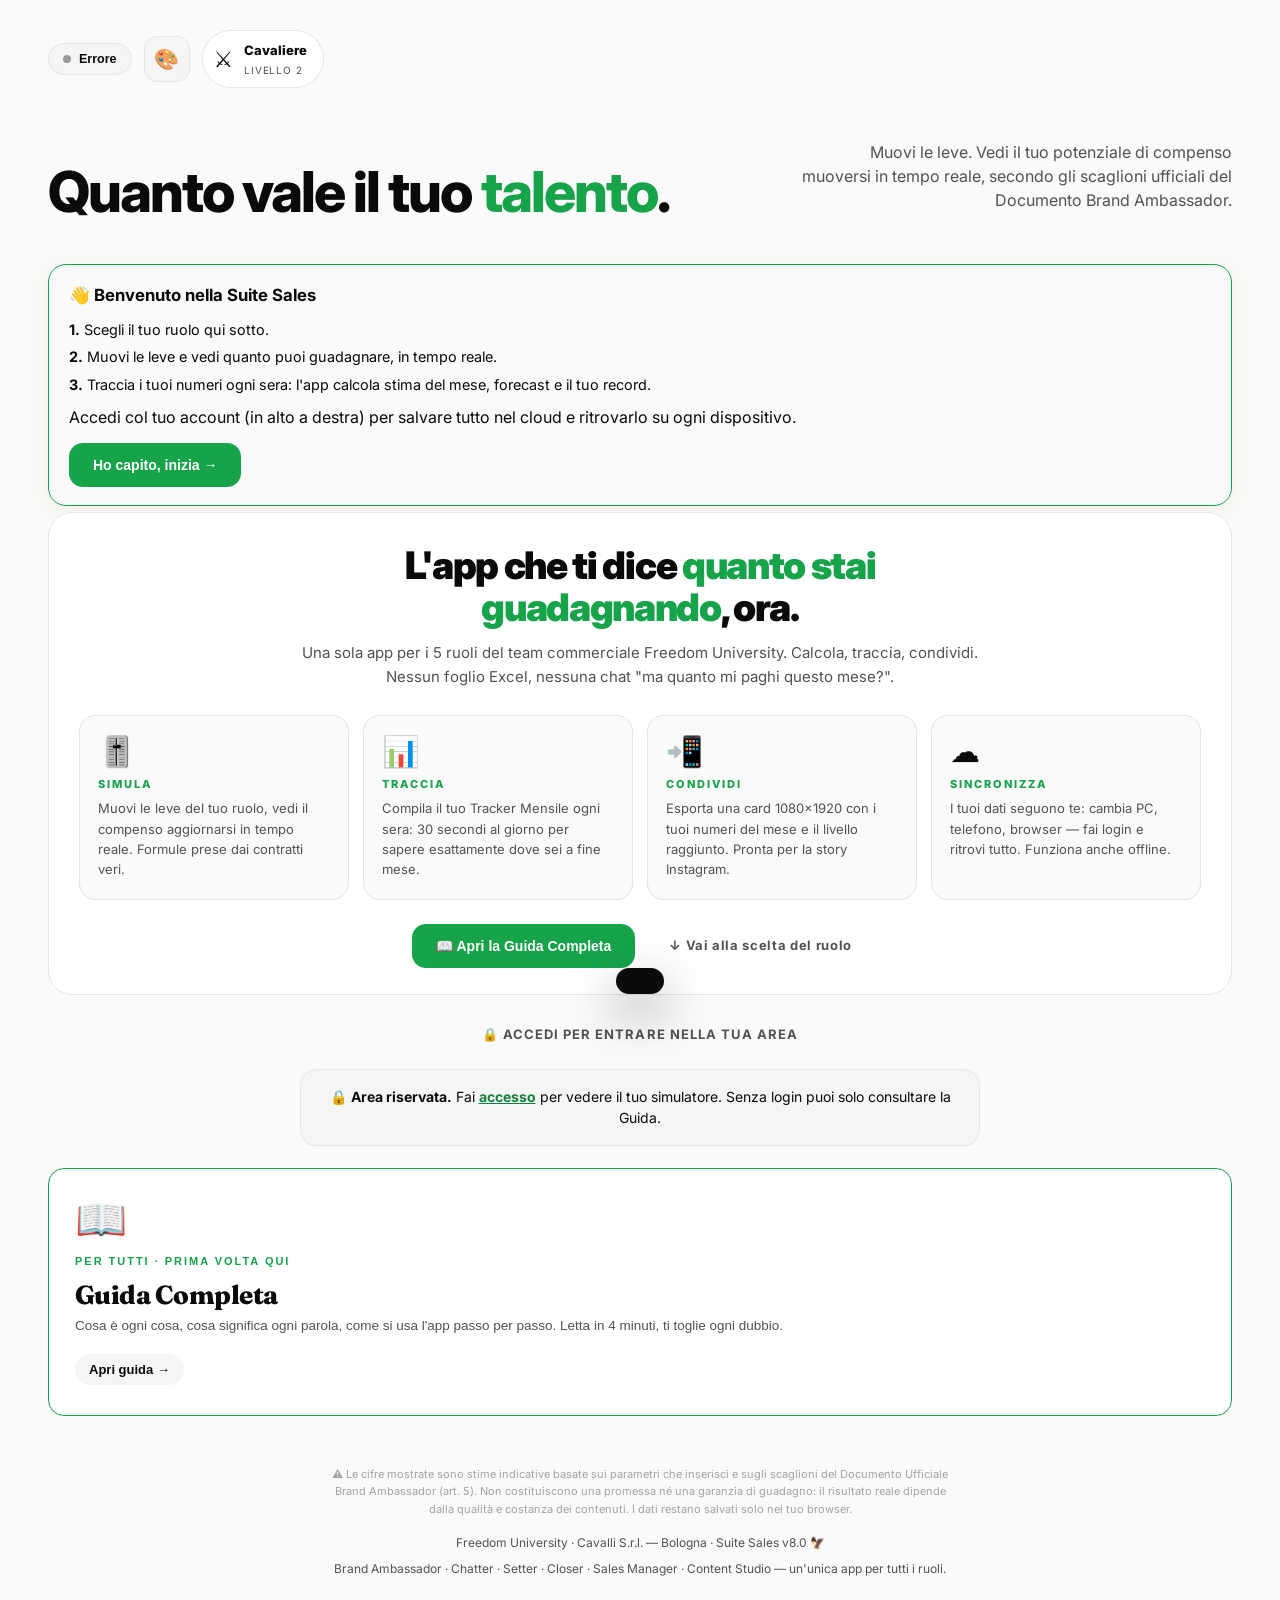
==== commit 8279395a: "deploy index.html" ====
--- a/index.html
+++ b/index.html
@@ -500,6 +500,13 @@
 
   /* ===== LANDING ROLE PICKER ===== */
   .role-hint{text-align:center;font-size:13px;color:var(--muted);letter-spacing:.08em;text-transform:uppercase;font-weight:700;margin:6px 0 24px}
+  .access-banner{max-width:680px;margin:0 auto 22px;padding:16px 20px;border-radius:16px;background:var(--chip-bg);border:1px solid var(--card-border);font-size:14px;line-height:1.55;color:var(--text);text-align:center}
+  .access-banner b{color:var(--text)}
+  .access-banner a{color:var(--gold-dark);font-weight:700;text-decoration:underline}
+  .role-assign-row{display:flex;align-items:center;gap:12px;padding:10px 12px;border-bottom:1px solid var(--card-border);flex-wrap:wrap}
+  .role-assign-row .ran{flex:1;min-width:160px;font-weight:600;font-size:13.5px}
+  .role-assign-row .rae{font-size:12px;color:var(--muted)}
+  .role-assign-row select{padding:7px 10px;border-radius:10px;border:1px solid var(--card-border);background:var(--card-bg);color:var(--text);font-size:13px}
   .role-grid{display:grid;grid-template-columns:repeat(auto-fit,minmax(260px,1fr));gap:18px;margin-top:8px}
   .role-card{display:flex;flex-direction:column;text-align:left;background:var(--card-bg);border:1px solid var(--card-border);
     border-radius:24px;padding:30px 26px;cursor:pointer;color:var(--text);transition:all .25s;
@@ -696,6 +703,7 @@
       </div>
     </div>
     <p class="role-hint fade-up" id="scegli-qualifica">Scegli la tua qualifica</p>
+    <div id="accessBanner" class="access-banner fade-up" style="display:none"></div>
     <div class="role-grid fade-up d1">
       <button class="role-card" data-v="ba" onclick="goto('ba')"><span class="ricon">👑</span><span class="rsub">Brand Ambassador</span><span class="rname">Brand Ambassador</span><span class="rdesc">Pubblichi video TikTok, generi contatti, fatturi per Freedom. Simulatore basato sul Documento Ufficiale BA art. 5.</span><span class="rarrow">Apri simulatore →</span></button>
       <button class="role-card" data-v="chatter" onclick="goto('chatter')"><span class="ricon">💬</span><span class="rsub">Chatter</span><span class="rname">Chatter</span><span class="rdesc">Gestisci chat inbound e outbound, qualifichi i lead, alimenti la community Skool. Modello Agata/Sharon.</span><span class="rarrow">Apri simulatore →</span></button>
@@ -1072,6 +1080,13 @@
           </div>
         </div>
         <div class="tk-grid" id="teamSummaryCards"></div>
+      </div>
+
+      <div class="card mt fade-up">
+        <h3>🔑 ASSEGNA AREA AI COLLABORATORI</h3>
+        <p class="hint">Ogni persona vede SOLO l'area che gli assegni qui. Senza assegnazione, vede solo la Guida. Gli admin vedono tutto.</p>
+        <input class="auth-input" id="assignSearch" placeholder="🔎 Cerca per nome o email…" style="margin:8px 0 14px;width:100%">
+        <div id="roleAssignList"><div class="empty" style="padding:20px;text-align:center;color:var(--muted)">Caricamento…</div></div>
       </div>
 
       <div class="card mt fade-up">
@@ -1145,14 +1160,14 @@
             <div class="ge">🎯</div>
             <div class="gsmall">Closer</div>
             <div class="gh">Chiudo le vendite.</div>
-            <div class="gtext">Sei la persona al telefono che fa firmare il contratto. Provvigione 10-20% sul Cash Collected (cioè i soldi che entrano davvero, non il fatturato fatturato) + 10% sulle vendite Sequra + 25% sulle vendite generate da te stesso (personali).</div>
+            <div class="gtext">Sei la persona al telefono che fa firmare il contratto. Provvigione sul Cash Collected (cioè i soldi che entrano davvero, non il fatturato fatturato) + premio sulle vendite Sequra + percentuale sulle vendite generate da te stesso (personali). Le cifre esatte le vedi nel TUO simulatore, dopo l'accesso.</div>
             <span class="gex"><b>Modello:</b> Mario Lionetti. Calls ~70/mese, conversione 30-40%.</span>
           </div>
           <div class="gbox">
             <div class="ge">🛡️</div>
             <div class="gsmall">Sales Manager</div>
             <div class="gh">Gestisco il team commerciale.</div>
-            <div class="gtext">Coordini Setter e Closer, fai coaching, alzi gli standard. 5% sul fatturato di tutto il team (3% sulle Sequra) + 10% sulle vendite che chiudi tu personalmente + gettoni progressivi al raggiungimento di target mensili (€500 a 95K → €3.000 a 200K).</div>
+            <div class="gtext">Coordini Setter e Closer, fai coaching, alzi gli standard. Percentuale sul fatturato di tutto il team + percentuale sulle vendite che chiudi tu personalmente + gettoni progressivi al raggiungimento di target mensili. Le cifre esatte le vedi nel TUO simulatore, dopo l'accesso.</div>
             <span class="gex"><b>In FU:</b> Lorenzo Balestra è il Sales Manager.</span>
           </div>
           <div class="gbox">
@@ -2139,19 +2154,19 @@
 initCloud();
 
 /* ===== DASHBOARD MANAGER (Fase 2 Supabase) ===== */
-let _isAdmin=false;
+let _isAdmin=false,_salesRole=null;
 const TEAM_ROLES_LABELS={ba:['👑','Brand Ambassador'],ch:['💬','Chatter'],st:['📞','Setter'],cl:['🎯','Closer'],sm:['🛡️','Sales Manager']};
 const TEAM_KPI_MAIN={ba:'video',ch:'lead',st:'rev',cl:'cash',sm:'team'};
 const TEAM_KPI_LABEL={ba:'Video pubblicati',ch:'Lead validati',st:'Fatturato gestito',cl:'Cash collected',sm:'Cash team'};
 const TEAM_KPI_FMT={ba:v=>fmt.format(v),ch:v=>fmt.format(v),st:v=>'€'+fmt.format(v),cl:v=>'€'+fmt.format(v),sm:v=>'€'+fmt.format(v)};
 
 async function checkIsAdmin(){
-  if(!_supa||!_currentUser){_isAdmin=false;return false}
-  try{const{data,error}=await _supa.from('profiles').select('role').eq('id',_currentUser.id).maybeSingle();
-    if(error)throw error;_isAdmin=(data&&data.role==='admin');
-    const card=$('adminTeamCard');if(card)card.style.display=_isAdmin?'flex':'none';
+  if(!_supa||!_currentUser){_isAdmin=false;_salesRole=null;if(typeof applyAccess==='function')applyAccess();return false}
+  try{const{data,error}=await _supa.from('profiles').select('role,sales_role').eq('id',_currentUser.id).maybeSingle();
+    if(error)throw error;_isAdmin=(data&&data.role==='admin');_salesRole=(data&&data.sales_role)||null;
+    if(typeof applyAccess==='function')applyAccess();
     return _isAdmin}
-  catch(e){console.warn('admin check fail',e);_isAdmin=false;return false}
+  catch(e){console.warn('admin check fail',e);_isAdmin=false;_salesRole=null;if(typeof applyAccess==='function')applyAccess();return false}
 }
 
 async function fetchTeamMonth(monthYM){
@@ -2192,7 +2207,7 @@
     Object.entries(TEAM_ROLES_LABELS).map(([k,[i,n]])=>`<span class="pill ${_teamFilterRole===k?'on':''}" data-r="${k}">${i} ${n}</span>`).join('');
   $('teamRoleFilter').querySelectorAll('.pill').forEach(p=>p.addEventListener('click',()=>{_teamFilterRole=p.dataset.r;loadAndRenderTeam()}));
   // Fetch
-  try{_teamData=await fetchTeamMonth(_teamCurrentMonth);renderTeamSummary();renderTeamTable()}
+  try{_teamData=await fetchTeamMonth(_teamCurrentMonth);renderTeamSummary();renderTeamTable();loadRoleAssign()}
   catch(e){$('teamRoleTable').innerHTML='<div class="empty">Errore caricamento dati: '+e.message+'</div>'}
 }
 
@@ -2276,7 +2291,7 @@
 
 // Trigger admin check post-login (hook su initCloud existing flow)
 const _origUpdateAuthUI=updateAuthUI;
-updateAuthUI=function(){_origUpdateAuthUI();if(_currentUser&&CLOUD_CONFIGURED())checkIsAdmin()};
+updateAuthUI=function(){_origUpdateAuthUI();if(_currentUser&&CLOUD_CONFIGURED()){checkIsAdmin()}else{_isAdmin=false;_salesRole=null;if(typeof applyAccess==='function')applyAccess()}};
 
 /* ===== NAV SEZIONI (landing + 5 ruoli + content) ===== */
 const NAVS=['home','ba','chatter','setter','closer','sm','content','guida','team'];
@@ -2287,8 +2302,86 @@
 document.querySelectorAll('.role-card[data-v]').forEach(b=>b.addEventListener('click',()=>showView(b.dataset.v)));
 document.querySelectorAll('.back-home[data-v]').forEach(b=>b.addEventListener('click',()=>showView(b.dataset.v)));
 document.querySelectorAll('button[data-v]:not(.role-card):not(.back-home)').forEach(b=>b.addEventListener('click',()=>showView(b.dataset.v)));
+
+/* ===== ACCESS CONTROL — isolamento per ruolo =====
+   sales_role usa i codici-view: ba/chatter/setter/closer/sm. role=admin → vede tutto.
+   Pre-login: solo home+guida. Collaboratore: solo la SUA area + content + guida. */
+const ROLE_LABELS_VIEW={ba:'👑 Brand Ambassador',chatter:'💬 Chatter',setter:'📞 Setter',closer:'🎯 Closer',sm:'🛡️ Sales Manager'};
+function computeAllowed(){
+  const a=new Set(['home','guida']);
+  if(!_currentUser)return a;                 // pre-login: solo Guida
+  if(_isAdmin){['ba','chatter','setter','closer','sm','content','team'].forEach(v=>a.add(v));return a}
+  a.add('content');                          // collaboratore: Content Studio trasversale
+  if(_salesRole&&ROLE_LABELS_VIEW[_salesRole])a.add(_salesRole);
+  return a;
+}
+function canAccess(v){return computeAllowed().has(v)}
+function applyAccess(){
+  const allowed=computeAllowed();
+  document.querySelectorAll('.role-grid .role-card[data-v]').forEach(c=>{
+    const v=c.dataset.v;let show;
+    if(v==='guida')show=true; else if(v==='team')show=_isAdmin; else show=allowed.has(v);
+    c.style.display=show?'':'none';
+  });
+  const hint=$('scegli-qualifica'),banner=$('accessBanner');
+  if(!_currentUser){
+    if(hint)hint.textContent='🔒 Accedi per entrare nella tua area';
+    if(banner){banner.style.display='block';banner.innerHTML='🔒 <b>Area riservata.</b> Fai <a href="#" id="bannerLogin">accesso</a> per vedere il tuo simulatore. Senza login puoi solo consultare la Guida.';
+      const bl=$('bannerLogin');if(bl)bl.addEventListener('click',e=>{e.preventDefault();$('authChip').click()});}
+  }else if(_isAdmin){
+    if(hint)hint.textContent='Vista admin — accesso a tutte le aree';
+    if(banner)banner.style.display='none';
+  }else if(_salesRole){
+    if(hint)hint.textContent='La tua area';
+    if(banner)banner.style.display='none';
+  }else{
+    if(hint)hint.textContent='Ruolo non ancora assegnato';
+    if(banner){banner.style.display='block';banner.innerHTML='⏳ <b>Il tuo ruolo non è ancora stato assegnato.</b> Scrivi a Lorenzo o al tuo responsabile per essere abilitato alla tua area.';}
+  }
+  const cur=(location.hash.replace('#','')||'home');
+  if(cur&&cur!=='home'&&!canAccess(cur)&&typeof showView==='function')showView('home');
+}
+// guardia su goto + showView (deep-link e click)
+const _gGoto=window.goto;
+window.goto=function(v){if(v&&v!=='home'&&!canAccess(v)){try{toast('🔒 Questa non è la tua area')}catch(e){}v='home'}return _gGoto(v)};
+const _gShow=showView;
+showView=function(v){if(v&&v!=='home'&&!canAccess(v)){try{toast('🔒 Questa non è la tua area')}catch(e){}v='home'}return _gShow(v)};
+
+/* ===== ASSEGNAZIONE RUOLI (admin → Team Dashboard) ===== */
+let _assignProfiles=[];
+async function loadRoleAssign(){
+  if(!_supa||!_isAdmin)return;
+  try{const{data,error}=await _supa.from('profiles').select('id,display_name,role,sales_role').order('display_name');
+    if(error)throw error;_assignProfiles=data||[];renderRoleAssign();}
+  catch(e){const el=$('roleAssignList');if(el)el.innerHTML='<div class="empty" style="padding:20px;color:var(--muted)">Errore: '+e.message+'</div>'}
+}
+function renderRoleAssign(){
+  const el=$('roleAssignList');if(!el)return;
+  const q=($('assignSearch')&&$('assignSearch').value||'').toLowerCase().trim();
+  const opts=['',...Object.keys(ROLE_LABELS_VIEW)];
+  const rows=_assignProfiles.filter(p=>{
+    const n=(p.display_name||p.id||'').toLowerCase();return !q||n.includes(q);
+  }).map(p=>{
+    const name=p.display_name||('utente '+String(p.id).slice(0,8));
+    if(p.role==='admin')return '<div class="role-assign-row"><span class="ran">'+name+'</span><span class="rae">🛡️ Admin — vede tutto</span></div>';
+    const sel='<select onchange="assignRole(\''+p.id+'\',this.value)">'+opts.map(o=>'<option value="'+o+'"'+(p.sales_role===o||(!p.sales_role&&o==='')?' selected':'')+'>'+(o===''?'— nessuna area —':ROLE_LABELS_VIEW[o])+'</option>').join('')+'</select>';
+    return '<div class="role-assign-row"><span class="ran">'+name+'</span>'+sel+'</div>';
+  }).join('');
+  el.innerHTML=rows||'<div class="empty" style="padding:20px;text-align:center;color:var(--muted)">Nessun collaboratore trovato.</div>';
+}
+window.assignRole=async function(id,val){
+  if(!_supa||!_isAdmin)return;
+  try{const{error}=await _supa.from('profiles').update({sales_role:val||null}).eq('id',id);
+    if(error)throw error;
+    const p=_assignProfiles.find(x=>x.id===id);if(p)p.sales_role=val||null;
+    toast(val?('Area assegnata: '+ROLE_LABELS_VIEW[val]):'Area rimossa');}
+  catch(e){toast('Errore: '+e.message)}
+};
+{const s=$('assignSearch');if(s)s.addEventListener('input',renderRoleAssign);}
+
 const h=location.hash.replace('#','');
 if(NAVS.includes(h)&&h!=='home')showView(h);else showView('home');
+applyAccess();
 
 /* GO */
 render();gen();
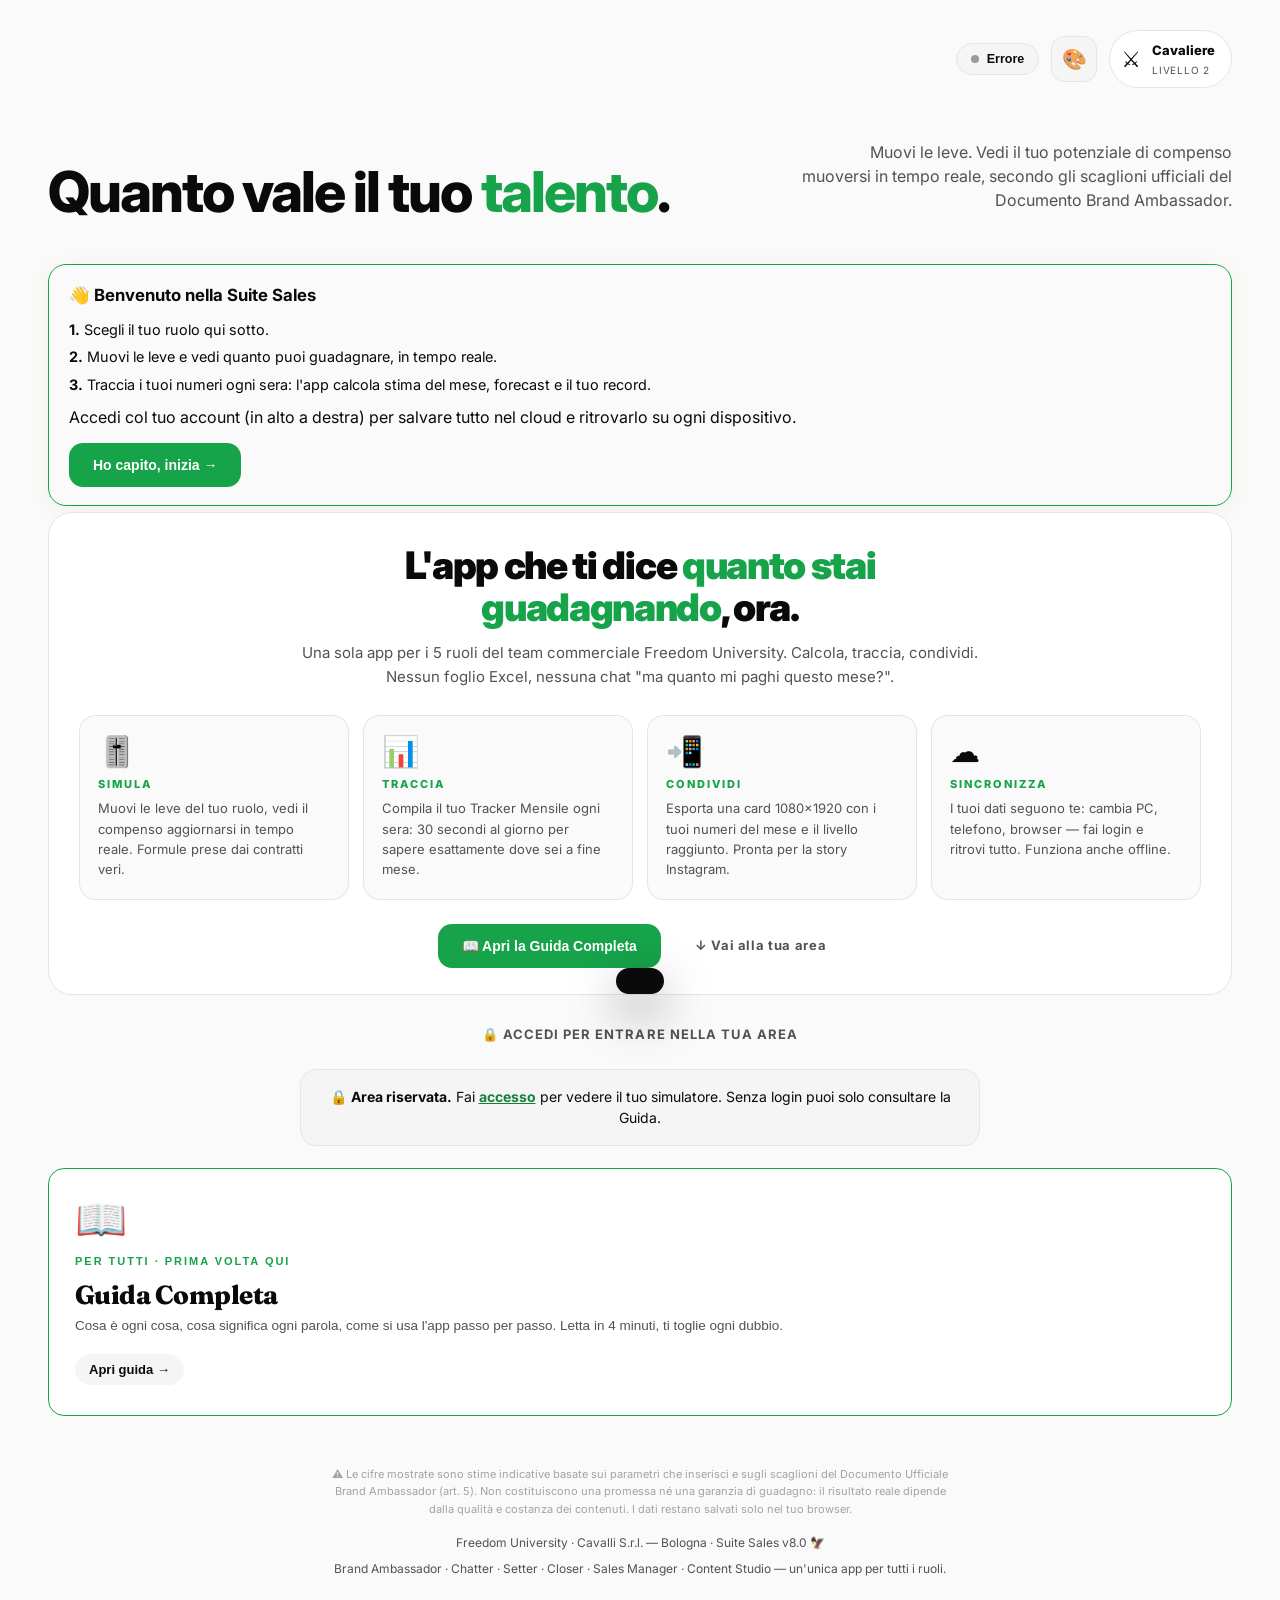
==== commit 0b509d42: "deploy index.html" ====
--- a/index.html
+++ b/index.html
@@ -175,7 +175,7 @@
     background-size:200% auto;-webkit-background-clip:text;background-clip:text;color:transparent;animation:shimmer 4s linear infinite}
   @keyframes shimmer{to{background-position:200% center}}
 
-  header{padding:30px 0 14px;display:flex;align-items:center;justify-content:space-between;flex-wrap:wrap;gap:16px}
+  header{padding:30px 0 14px;display:flex;align-items:center;justify-content:flex-end;flex-wrap:wrap;gap:16px}
   .brand{display:flex;align-items:center;gap:13px}
   .logo{width:46px;height:46px;border-radius:13px;display:grid;place-items:center;background:var(--logo-bg);
     border:1px solid rgba(201,164,92,.35);box-shadow:0 8px 30px -10px rgba(201,164,92,.4)}
@@ -699,7 +699,7 @@
       </div>
       <div class="intro-cta">
         <button class="btn btn-gold" data-v="guida" onclick="goto('guida')">📖 Apri la Guida Completa</button>
-        <a class="intro-skip" href="#scegli-qualifica">↓ Vai alla scelta del ruolo</a>
+        <a class="intro-skip" href="#scegli-qualifica">↓ Vai alla tua area</a>
       </div>
     </div>
     <p class="role-hint fade-up" id="scegli-qualifica">Scegli la tua qualifica</p>
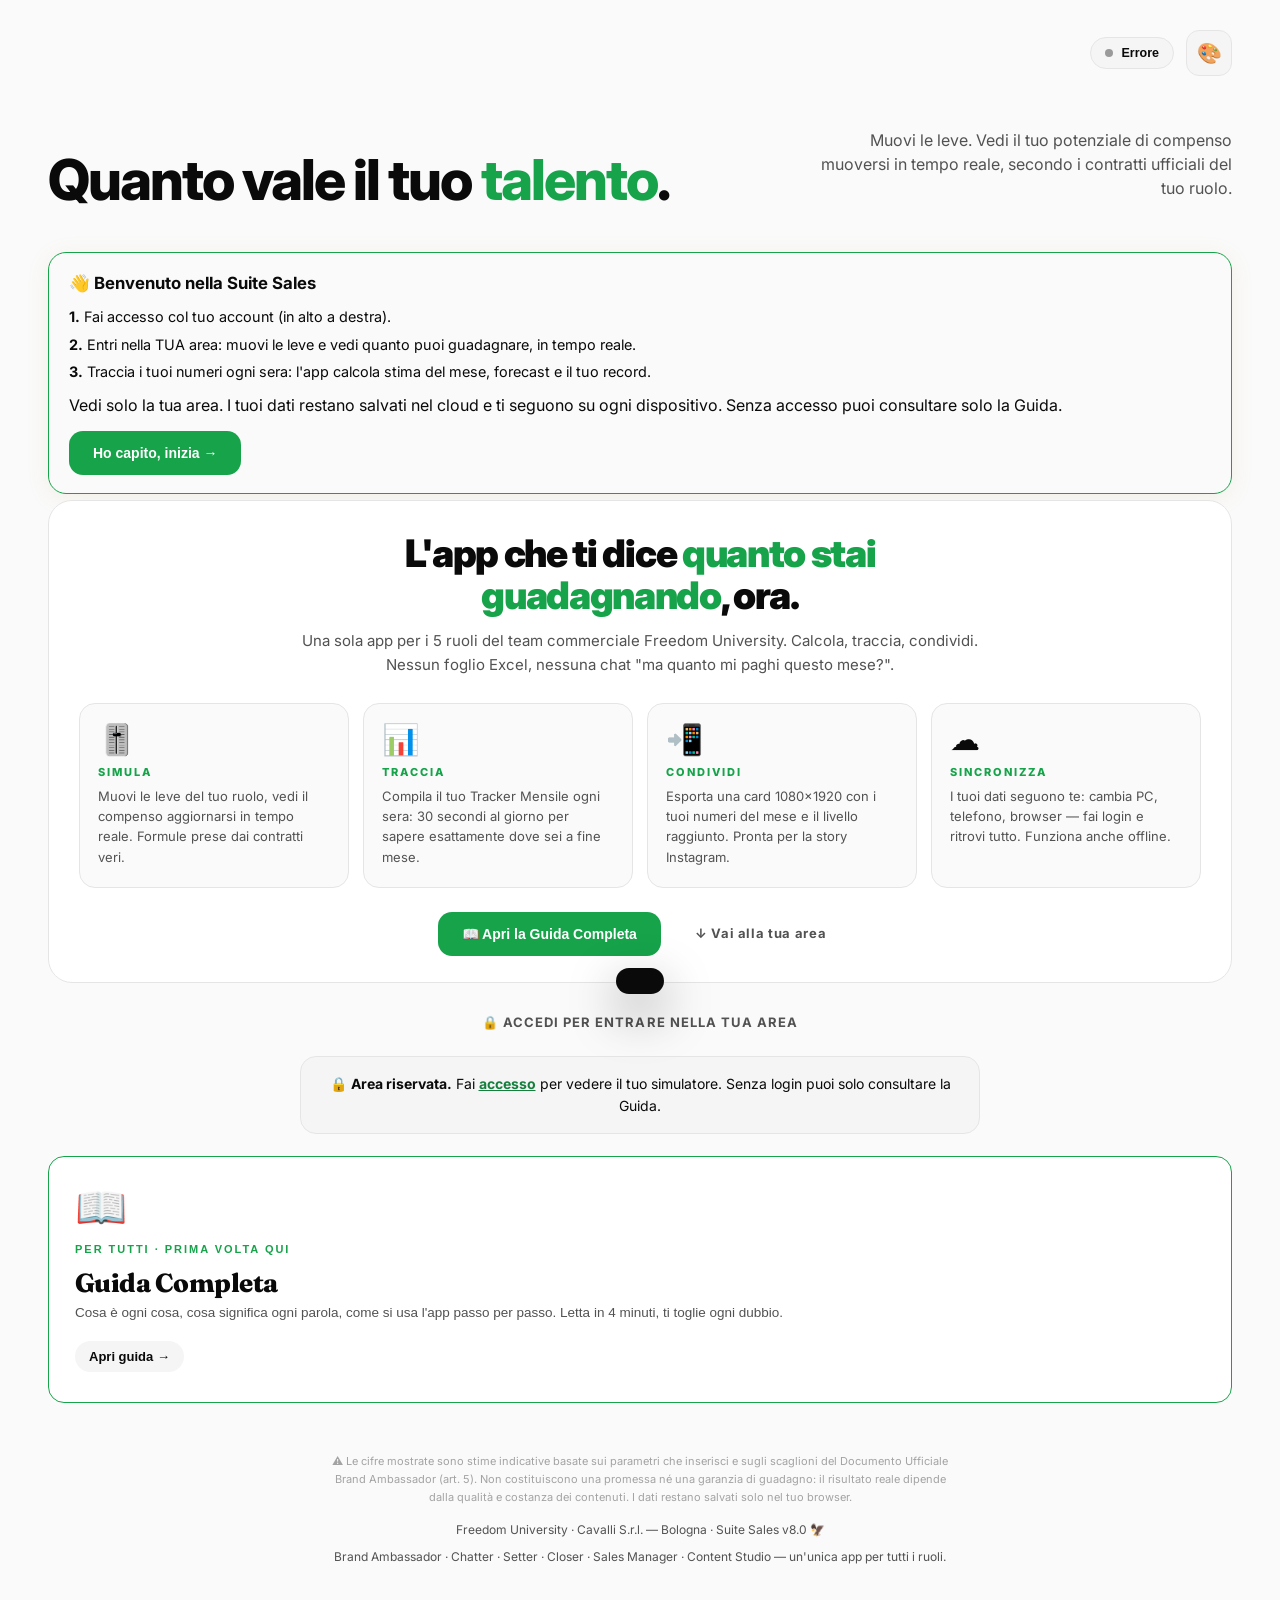
==== commit b32a3fc7: "deploy index.html" ====
--- a/index.html
+++ b/index.html
@@ -652,7 +652,7 @@
     <div class="hgroup">
       <button class="auth-chip" id="authChip" title="Cloud sync"><span class="ad"></span><span id="authChipLabel">Accedi</span></button>
       <button class="theme-btn" id="themeBtn" title="Cambia tema" aria-label="Cambia tema">🌙</button>
-      <div class="level-chip" id="levelChip">
+      <div class="level-chip" id="levelChip" style="display:none">
         <span class="lvico" id="lvico">🐴</span>
         <span class="lvtxt"><span class="lvname" id="lvname">Puledro</span><br><span class="lvsub" id="lvsub">Livello 1</span></span>
       </div>
@@ -663,7 +663,7 @@
     <div class="hero-txt">
       <h2 class="display fade-up d1">Quanto vale il tuo <span class="gold-text">talento</span>.</h2>
     </div>
-    <p class="sub fade-up d2">Muovi le leve. Vedi il tuo potenziale di compenso muoversi in tempo reale, secondo gli scaglioni ufficiali del Documento Brand Ambassador.</p>
+    <p class="sub fade-up d2">Muovi le leve. Vedi il tuo potenziale di compenso muoversi in tempo reale, secondo i contratti ufficiali del tuo ruolo.</p>
   </section>
 
   <!-- LANDING: scelta ruolo -->
@@ -674,11 +674,11 @@
         <div style="flex:1;min-width:220px">
           <h3 style="margin:0 0 10px;font-size:1.05rem">👋 Benvenuto nella Suite Sales</h3>
           <div style="display:flex;flex-direction:column;gap:6px;font-size:.9rem;color:var(--text)">
-            <span><b>1.</b> Scegli il tuo ruolo qui sotto.</span>
-            <span><b>2.</b> Muovi le leve e vedi quanto puoi guadagnare, in tempo reale.</span>
+            <span><b>1.</b> Fai accesso col tuo account (in alto a destra).</span>
+            <span><b>2.</b> Entri nella TUA area: muovi le leve e vedi quanto puoi guadagnare, in tempo reale.</span>
             <span><b>3.</b> Traccia i tuoi numeri ogni sera: l'app calcola stima del mese, forecast e il tuo record.</span>
           </div>
-          <p class="hint" style="margin:10px 0 0">Accedi col tuo account (in alto a destra) per salvare tutto nel cloud e ritrovarlo su ogni dispositivo.</p>
+          <p class="hint" style="margin:10px 0 0">Vedi solo la tua area. I tuoi dati restano salvati nel cloud e ti seguono su ogni dispositivo. Senza accesso puoi consultare solo la Guida.</p>
         </div>
       </div>
       <div class="btnrow" style="margin-top:14px">
@@ -707,9 +707,9 @@
     <div class="role-grid fade-up d1">
       <button class="role-card" data-v="ba" onclick="goto('ba')"><span class="ricon">👑</span><span class="rsub">Brand Ambassador</span><span class="rname">Brand Ambassador</span><span class="rdesc">Pubblichi video TikTok, generi contatti, fatturi per Freedom. Simulatore basato sul Documento Ufficiale BA art. 5.</span><span class="rarrow">Apri simulatore →</span></button>
       <button class="role-card" data-v="chatter" onclick="goto('chatter')"><span class="ricon">💬</span><span class="rsub">Chatter</span><span class="rname">Chatter</span><span class="rdesc">Gestisci chat inbound e outbound, qualifichi i lead, alimenti la community Skool. Modello Agata/Sharon.</span><span class="rarrow">Apri simulatore →</span></button>
-      <button class="role-card" data-v="setter" onclick="goto('setter')"><span class="ricon">📞</span><span class="rsub">Sales Appointment Setter</span><span class="rname">Setter</span><span class="rdesc">Fissi gli appuntamenti per i Closer. Tier 2-5% + fissi garantiti + bonus ShowUp e Record Personale.</span><span class="rarrow">Apri simulatore →</span></button>
-      <button class="role-card" data-v="closer" onclick="goto('closer')"><span class="ricon">🎯</span><span class="rsub">Closer Full Stack</span><span class="rname">Closer</span><span class="rdesc">Chiudi le vendite, presidi l'intero ciclo. Tier 10-20% su Cash Collected, Sequra 10%, personali 25%.</span><span class="rarrow">Apri simulatore →</span></button>
-      <button class="role-card" data-v="sm" onclick="goto('sm')"><span class="ricon">🛡️</span><span class="rsub">Sales Manager</span><span class="rname">Sales Manager</span><span class="rdesc">Conduci il reparto sales. 5% sul team (3% Sequra) + 10% closer personale + gettoni 95K → 200K.</span><span class="rarrow">Apri simulatore →</span></button>
+      <button class="role-card" data-v="setter" onclick="goto('setter')"><span class="ricon">📞</span><span class="rsub">Sales Appointment Setter</span><span class="rname">Setter</span><span class="rdesc">Fissi gli appuntamenti per i Closer. Percentuale sul fatturato + fissi garantiti + bonus ShowUp e Record Personale.</span><span class="rarrow">Apri simulatore →</span></button>
+      <button class="role-card" data-v="closer" onclick="goto('closer')"><span class="ricon">🎯</span><span class="rsub">Closer Full Stack</span><span class="rname">Closer</span><span class="rdesc">Chiudi le vendite, presidi l'intero ciclo. Provvigione su Cash Collected, premio Sequra, percentuale sui personali.</span><span class="rarrow">Apri simulatore →</span></button>
+      <button class="role-card" data-v="sm" onclick="goto('sm')"><span class="ricon">🛡️</span><span class="rsub">Sales Manager</span><span class="rname">Sales Manager</span><span class="rdesc">Conduci il reparto sales. Percentuale sul fatturato del team + percentuale sui closer personali + gettoni progressivi.</span><span class="rarrow">Apri simulatore →</span></button>
       <button class="role-card sub" data-v="content" onclick="goto('content')"><span class="ricon">🎬</span><span class="rsub">Trasversale</span><span class="rname">Content Studio</span><span class="rdesc">Generatore di script video TikTok (Hook → Messaggio → Storytelling → CTA) + calendario editoriale 30 giorni. Utile soprattutto a BA e Chatter.</span><span class="rarrow">Apri studio →</span></button>
       <button class="role-card sub guide-card" data-v="guida" onclick="goto('guida')"><span class="ricon">📖</span><span class="rsub">Per tutti · prima volta qui</span><span class="rname">Guida Completa</span><span class="rdesc">Cosa è ogni cosa, cosa significa ogni parola, come si usa l'app passo per passo. Letta in 4 minuti, ti toglie ogni dubbio.</span><span class="rarrow">Apri guida →</span></button>
       <button class="role-card sub" data-v="team" onclick="goto('team')" id="adminTeamCard" style="display:none"><span class="ricon">👥</span><span class="rsub">Admin · Sales Manager</span><span class="rname">Team Dashboard</span><span class="rdesc">Vista aggregata di tutti i ruoli del team. Leaderboard per ruolo, completamento KPI mese in corso, export CSV per amministrazione.</span><span class="rarrow">Apri dashboard →</span></button>
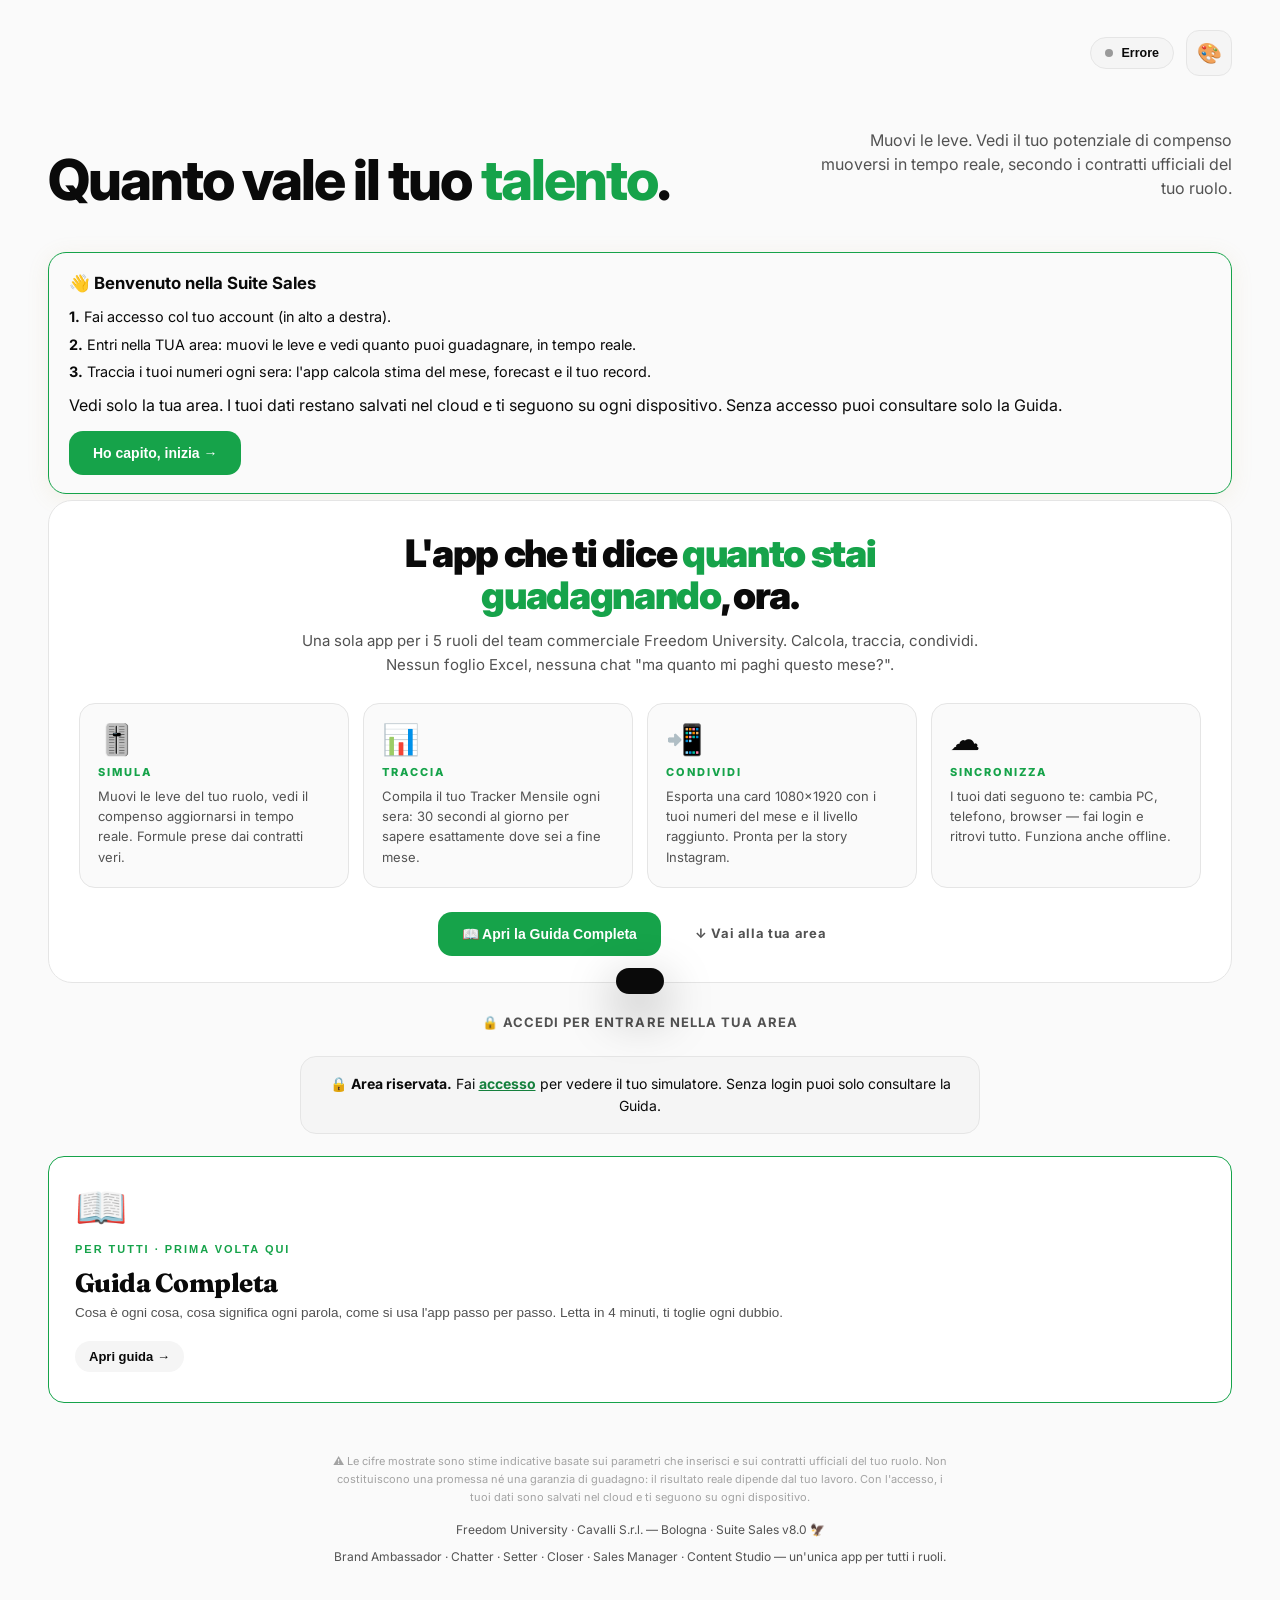
==== commit 9ffeaf13: "deploy index.html" ====
--- a/index.html
+++ b/index.html
@@ -659,7 +659,7 @@
     </div>
   </header>
 
-  <section class="hero">
+  <section class="hero" id="heroWrap">
     <div class="hero-txt">
       <h2 class="display fade-up d1">Quanto vale il tuo <span class="gold-text">talento</span>.</h2>
     </div>
@@ -1290,7 +1290,7 @@
   </section>
 
   <footer>
-    <p class="dis">⚠️ Le cifre mostrate sono stime indicative basate sui parametri che inserisci e sugli scaglioni del Documento Ufficiale Brand Ambassador (art. 5). Non costituiscono una promessa né una garanzia di guadagno: il risultato reale dipende dalla qualità e costanza dei contenuti. I dati restano salvati solo nel tuo browser.</p>
+    <p class="dis">⚠️ Le cifre mostrate sono stime indicative basate sui parametri che inserisci e sui contratti ufficiali del tuo ruolo. Non costituiscono una promessa né una garanzia di guadagno: il risultato reale dipende dal tuo lavoro. Con l'accesso, i tuoi dati sono salvati nel cloud e ti seguono su ogni dispositivo.</p>
     <p>Freedom University · Cavalli S.r.l. — Bologna · Suite Sales v8.0 🦅</p>
     <p style="margin-top:6px">Brand Ambassador · Chatter · Setter · Closer · Sales Manager · Content Studio — un'unica app per tutti i ruoli.</p>
   </footer>
@@ -2342,10 +2342,12 @@
   if(cur&&cur!=='home'&&!canAccess(cur)&&typeof showView==='function')showView('home');
 }
 // guardia su goto + showView (deep-link e click)
+// hero (elemento da landing) visibile SOLO in home, non nelle viste di lavoro
+function toggleHero(v){const hw=document.getElementById('heroWrap');if(hw)hw.style.display=(v==='home')?'':'none'}
 const _gGoto=window.goto;
-window.goto=function(v){if(v&&v!=='home'&&!canAccess(v)){try{toast('🔒 Questa non è la tua area')}catch(e){}v='home'}return _gGoto(v)};
+window.goto=function(v){if(v&&v!=='home'&&!canAccess(v)){try{toast('🔒 Questa non è la tua area')}catch(e){}v='home'}toggleHero(v);return _gGoto(v)};
 const _gShow=showView;
-showView=function(v){if(v&&v!=='home'&&!canAccess(v)){try{toast('🔒 Questa non è la tua area')}catch(e){}v='home'}return _gShow(v)};
+showView=function(v){if(v&&v!=='home'&&!canAccess(v)){try{toast('🔒 Questa non è la tua area')}catch(e){}v='home'}toggleHero(v);return _gShow(v)};
 
 /* ===== ASSEGNAZIONE RUOLI (admin → Team Dashboard) ===== */
 let _assignProfiles=[];
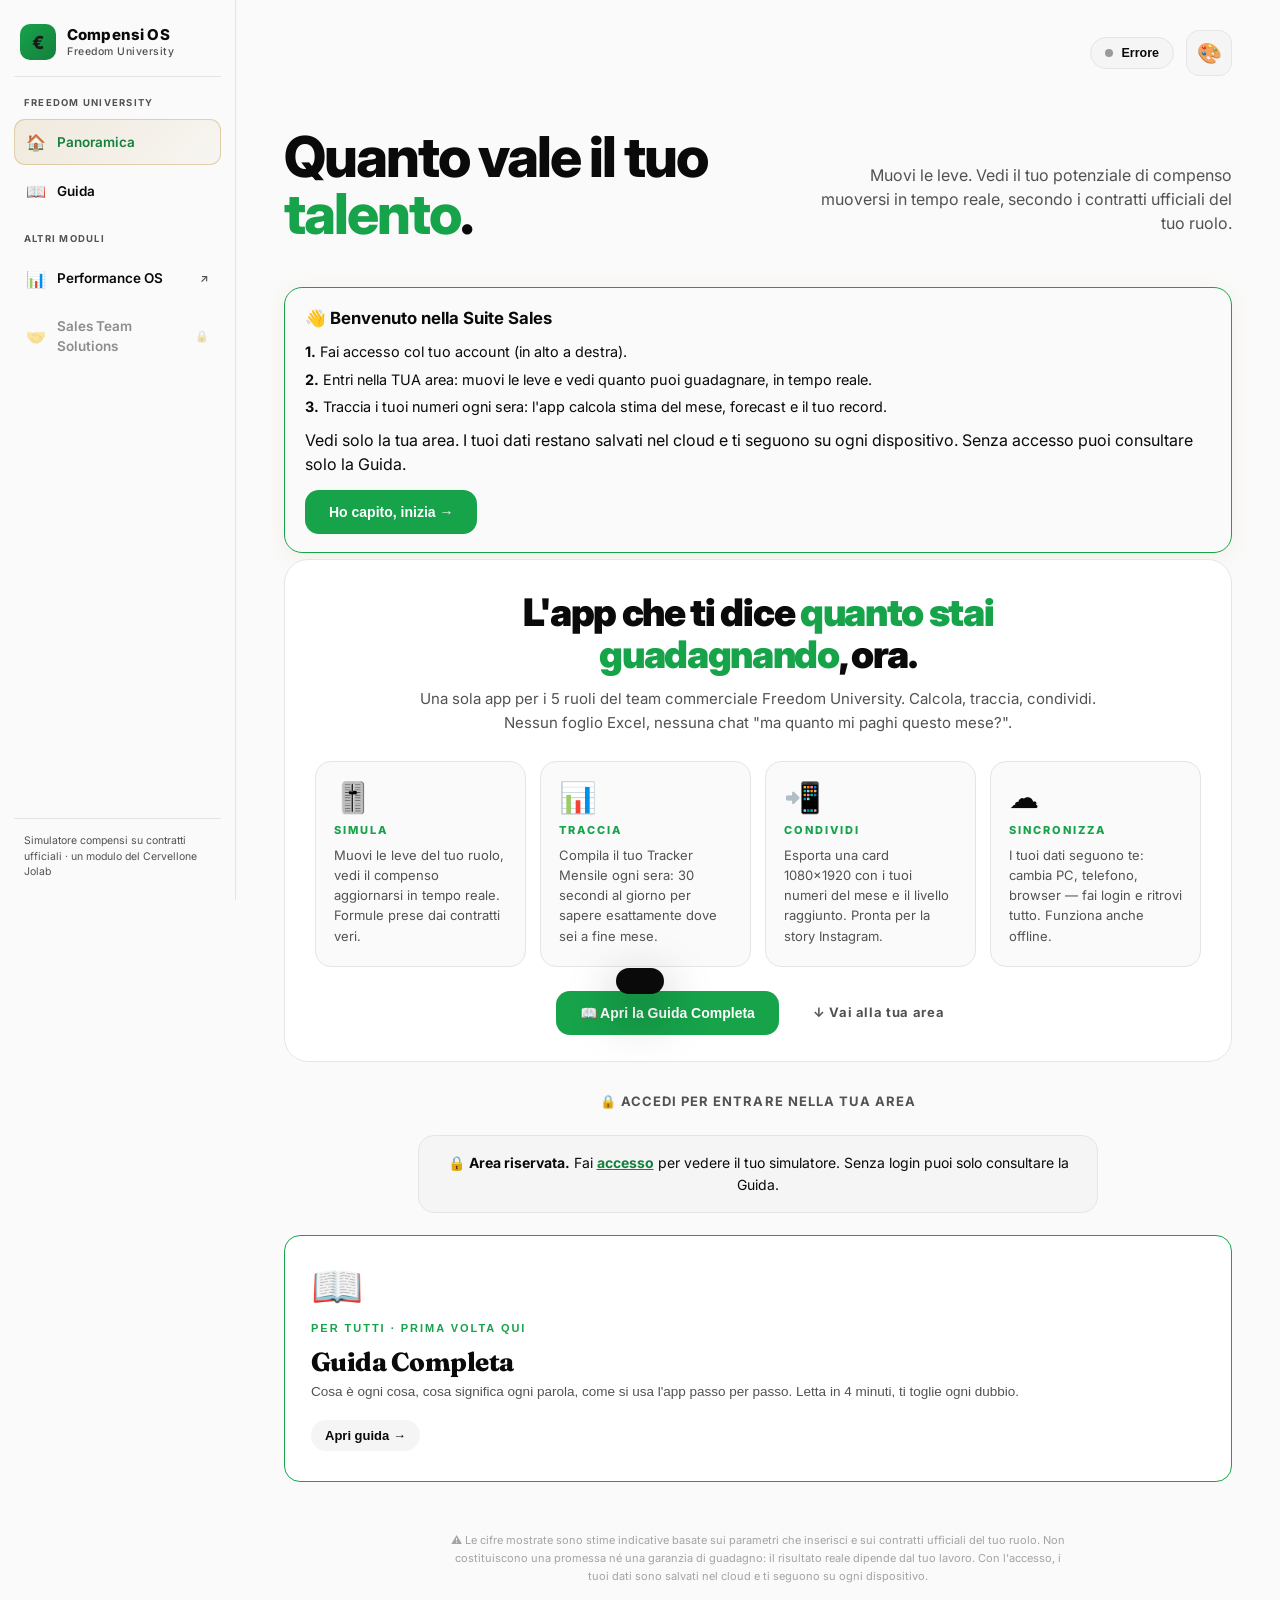
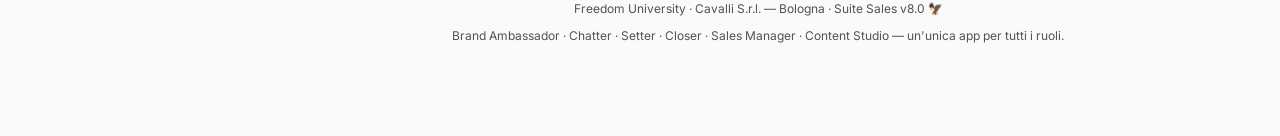
==== commit 1dedac1b: "deploy index.html" ====
--- a/index.html
+++ b/index.html
@@ -3,12 +3,12 @@
 <head>
 <meta charset="UTF-8" />
 <meta name="viewport" content="width=device-width, initial-scale=1.0, viewport-fit=cover" />
-<title>FU Suite Sales · Brand Ambassador, Chatter, Setter, Closer, Sales Manager</title>
+<title>Compensi OS · Freedom University — simulatore compensi 5 ruoli</title>
 <meta name="description" content="Suite operativa Freedom University: simulatori compensi per 5 ruoli (BA, Chatter, Setter, Closer, Sales Manager) + Content Studio + Tracker mensile. Basato sui contratti ufficiali.">
 <meta name="theme-color" content="#c9a45c">
 <meta name="apple-mobile-web-app-capable" content="yes">
 <meta name="apple-mobile-web-app-status-bar-style" content="black-translucent">
-<meta name="apple-mobile-web-app-title" content="FU Suite">
+<meta name="apple-mobile-web-app-title" content="Compensi OS">
 <meta name="mobile-web-app-capable" content="yes">
 <link rel="manifest" href="manifest.webmanifest">
 <link rel="icon" type="image/svg+xml" href="icon.svg">
@@ -169,7 +169,7 @@
   canvas#stars{display:none}
   .wrap{position:relative;z-index:1;max-width:1580px;margin:0 auto;padding:0 28px 90px}
   @media(min-width:1280px){.wrap{padding:0 48px 90px}}
-  .display{font-family:'Fraunces',serif;letter-spacing:-.02em;line-height:1.02}
+  .display{font-family:'Fraunces',serif;letter-spacing:-.02em;line-height:1.02;overflow-wrap:break-word}
   .label{font-size:11px;text-transform:uppercase;letter-spacing:.16em;font-weight:700;color:var(--faint)}
   .gold-text{background:linear-gradient(110deg,var(--gold-dark),var(--gold-light),var(--gold),var(--gold-light));
     background-size:200% auto;-webkit-background-clip:text;background-clip:text;color:transparent;animation:shimmer 4s linear infinite}
@@ -507,6 +507,13 @@
   .role-assign-row .ran{flex:1;min-width:160px;font-weight:600;font-size:13.5px}
   .role-assign-row .rae{font-size:12px;color:var(--muted)}
   .role-assign-row select{padding:7px 10px;border-radius:10px;border:1px solid var(--card-border);background:var(--card-bg);color:var(--text);font-size:13px}
+  .lvprog{margin:0 0 18px;padding:13px 17px;border-radius:14px;background:var(--chip-bg);border:1px solid var(--card-border)}
+  .lvprog-bar{height:8px;border-radius:99px;background:var(--card-border);overflow:hidden;margin-bottom:9px}
+  .lvprog-bar span{display:block;height:100%;border-radius:99px;background:linear-gradient(90deg,var(--gold-dark),var(--gold));transition:width .5s ease;width:0}
+  .lvprog-txt{font-size:13.5px;font-weight:600;color:var(--text)}
+  .lvprog-txt b{color:var(--gold-dark)}
+  html[data-theme="studio"] .lvprog-bar span{background:#16a34a}
+  html[data-theme="studio"] .lvprog-txt b{color:#16a34a}
   .role-grid{display:grid;grid-template-columns:repeat(auto-fit,minmax(260px,1fr));gap:18px;margin-top:8px}
   .role-card{display:flex;flex-direction:column;text-align:left;background:var(--card-bg);border:1px solid var(--card-border);
     border-radius:24px;padding:30px 26px;cursor:pointer;color:var(--text);transition:all .25s;
@@ -635,10 +642,50 @@
     a{color:inherit !important;text-decoration:none}
     .role-banner{background:#f5f3ee !important}
   }
+  /* ===== COMPENSI OS — SHELL (sidebar + topbar) ===== */
+  :root{--os-sbw:236px}
+  .os-sidebar{position:fixed;top:0;left:0;bottom:0;width:var(--os-sbw);z-index:40;background:var(--elev);border-right:1px solid var(--elev-border);display:flex;flex-direction:column;padding:18px 14px;overflow-y:auto;transform:translateX(0);transition:transform .25s ease}
+  .os-sb-brand{display:flex;align-items:center;gap:11px;padding:6px 6px 16px;margin-bottom:4px;border-bottom:1px solid var(--elev-border)}
+  .os-sb-brand .lg,.os-topbrand .lg{display:grid;place-items:center;background:linear-gradient(135deg,var(--gold),var(--gold-dark));color:#1a1a1a;font-weight:800;flex:none}
+  .os-sb-brand .lg{width:36px;height:36px;border-radius:10px;font-size:18px}
+  .os-sb-brand .nm{font-weight:800;font-size:15px;letter-spacing:.01em;line-height:1.15}
+  .os-sb-brand .nm small{display:block;font-weight:500;font-size:10.5px;color:var(--muted);letter-spacing:.05em;margin-top:2px}
+  #osNav{display:flex;flex-direction:column;gap:3px}
+  .os-sb-group{font-size:9.5px;text-transform:uppercase;letter-spacing:.13em;color:var(--muted);padding:15px 10px 6px;font-weight:700}
+  .os-nav-item{display:flex;align-items:center;gap:11px;padding:10px 11px;border-radius:11px;cursor:pointer;font:inherit;font-size:13.5px;font-weight:600;color:var(--text);border:1px solid transparent;transition:.15s;text-align:left;width:100%;background:none}
+  .os-nav-item .ic{font-size:16px;flex:none;width:20px;text-align:center}
+  .os-nav-item:hover{background:var(--bg);border-color:var(--elev-border)}
+  .os-nav-item.active{background:linear-gradient(135deg,rgba(201,164,92,.18),rgba(201,164,92,.05));border-color:rgba(201,164,92,.45);color:var(--gold-dark)}
+  .os-nav-item.locked{opacity:.45;cursor:not-allowed}
+  .os-nav-item .lk{margin-left:auto;font-size:11px;opacity:.7}
+  .os-sb-foot{margin-top:auto;padding:14px 10px 2px;border-top:1px solid var(--elev-border);font-size:10.5px;color:var(--muted);line-height:1.5}
+  .os-hamb{display:none;width:42px;height:42px;border-radius:12px;cursor:pointer;place-items:center;font-size:20px;background:var(--elev);border:1px solid var(--elev-border);color:var(--text)}
+  .os-topbrand{display:none;align-items:center;gap:10px;margin-right:auto;font-weight:800;font-size:15px}
+  .os-topbrand .lg{width:30px;height:30px;border-radius:9px;font-size:15px}
+  .os-sb-backdrop{display:none;position:fixed;inset:0;background:rgba(0,0,0,.5);z-index:39}
+  /* modalità EMBED (?embed=1): incassato in un portale/cervello via iframe → niente sidebar/header propri */
+  body.os-embed .os-sidebar,body.os-embed .os-sb-backdrop,body.os-embed .os-hamb,body.os-embed .os-topbrand,body.os-embed header,body.os-embed .back-home,body.os-embed .hero{display:none!important}
+  body.os-embed{padding-left:0!important}
+  body.os-embed .wrap{padding-top:8px}
+  @media(min-width:1024px){ body{padding-left:var(--os-sbw)} }
+  @media(max-width:1023px){
+    .os-sidebar{transform:translateX(-100%);box-shadow:0 14px 50px rgba(0,0,0,.35)}
+    body.os-open .os-sidebar{transform:translateX(0)}
+    body.os-open .os-sb-backdrop{display:block}
+    .os-hamb{display:grid}
+    .os-topbrand{display:flex}
+  }
 </style>
 </head>
 <body>
 <canvas id="stars"></canvas>
+
+<aside class="os-sidebar" id="osSidebar">
+  <div class="os-sb-brand"><span class="lg">€</span><span class="nm">Compensi OS<small>Freedom University</small></span></div>
+  <nav id="osNav"></nav>
+  <div class="os-sb-foot">Simulatore compensi su contratti ufficiali · un modulo del Cervellone Jolab</div>
+</aside>
+<div class="os-sb-backdrop" id="osBackdrop"></div>
 
 <div class="wrap">
   <header class="fade-up">
@@ -649,6 +696,8 @@
         <p>Brand Ambassador · Profit Engine</p>
       </div>
     </div>
+    <button class="os-hamb" id="osHamb" aria-label="Apri menu">☰</button>
+    <div class="os-topbrand"><span class="lg">€</span>Compensi OS</div>
     <div class="hgroup">
       <button class="auth-chip" id="authChip" title="Cloud sync"><span class="ad"></span><span id="authChipLabel">Accedi</span></button>
       <button class="theme-btn" id="themeBtn" title="Cambia tema" aria-label="Cambia tema">🌙</button>
@@ -858,6 +907,7 @@
   <section id="view-chatter" hidden>
     <button class="back-home" data-v="home" onclick="goto('home')">← Scelta ruolo</button>
     <div class="role-banner"><span class="bi">💬</span><div><div class="bn">Chatter</div><div class="bd">Modello pacchetto contrattuale Agata · €100 fisso + €0,40/lead + % scaglioni fatturato + bonus scalata + Skool</div></div></div>
+    <div class="lvprog" id="ch_prog"><div class="lvprog-bar"><span id="ch_progbar"></span></div><div class="lvprog-txt" id="ch_progtxt"></div></div>
     <div class="dash2">
       <div class="card fade-up d1">
         <h3>SCENARIO CHATTER</h3>
@@ -907,6 +957,7 @@
   <section id="view-setter" hidden>
     <button class="back-home" data-v="home" onclick="goto('home')">← Scelta ruolo</button>
     <div class="role-banner"><span class="bi">📞</span><div><div class="bn">Sales Appointment Setter</div><div class="bd">Tier 2-5% sul fatturato incassato + fissi garantiti + bonus ShowUp e Record</div></div></div>
+    <div class="lvprog" id="st_prog"><div class="lvprog-bar"><span id="st_progbar"></span></div><div class="lvprog-txt" id="st_progtxt"></div></div>
     <div class="dash2">
       <div class="card fade-up d1">
         <h3>SCENARIO SETTER</h3>
@@ -956,6 +1007,7 @@
   <section id="view-closer" hidden>
     <button class="back-home" data-v="home" onclick="goto('home')">← Scelta ruolo</button>
     <div class="role-banner"><span class="bi">🎯</span><div><div class="bn">Closer Full Stack</div><div class="bd">Tier 10-20% Cash Collected · Sequra 10% fisso · Personali 25% (15% se Sequra) · Clienti interni 10%</div></div></div>
+    <div class="lvprog" id="cl_prog"><div class="lvprog-bar"><span id="cl_progbar"></span></div><div class="lvprog-txt" id="cl_progtxt"></div></div>
     <div class="dash2">
       <div class="card fade-up d1">
         <h3>SCENARIO CLOSER</h3>
@@ -1007,6 +1059,7 @@
   <section id="view-sm" hidden>
     <button class="back-home" data-v="home" onclick="goto('home')">← Scelta ruolo</button>
     <div class="role-banner"><span class="bi">🛡️</span><div><div class="bn">Sales Manager</div><div class="bd">5% sul team (3% Sequra) + 10% personal closer + bonus gettoni 95K → 200K</div></div></div>
+    <div class="lvprog" id="sm_prog"><div class="lvprog-bar"><span id="sm_progbar"></span></div><div class="lvprog-txt" id="sm_progtxt"></div></div>
     <div class="dash2">
       <div class="card fade-up d1">
         <h3>SCENARIO SALES MANAGER</h3>
@@ -1329,11 +1382,37 @@
 <canvas id="exportCanvas" width="1080" height="1920" style="display:none"></canvas>
 
 <script>
-const SALE_TIERS=[{max:999,pay:35},{max:1999,pay:50},{max:2999,pay:100},{max:5000,pay:200}];
-const VOLUME=[{n:300,b:200},{n:150,b:70},{n:90,b:30}];
-const VIEWS=[{n:2000000,b:250},{n:1500000,b:200},{n:1000000,b:150},{n:600000,b:100},{n:400000,b:70},{n:300000,b:50},{n:200000,b:30}];
-const LIKES=[{n:30000,b:120},{n:20000,b:100},{n:10000,b:70},{n:6000,b:50},{n:4000,b:30},{n:2000,b:20}];
-const PAY_PER_LEAD=0.40, PUB_DAYS=30;
+/* ===== COMPENSI OS — PIANI COMPENSO (data-driven, editabili da admin) =====
+   Fonte unica di tutti i parametri dei 5 ruoli. I default = contratti ufficiali.
+   Override admin salvati in localStorage(LS('plans')); ripristinabili a default. */
+const PLAN_DEFAULTS={
+  ba:{saleTiers:[{max:999,pay:35},{max:1999,pay:50},{max:2999,pay:100},{max:5000,pay:200}],
+    volume:[{n:300,b:200},{n:150,b:70},{n:90,b:30}],
+    views:[{n:2000000,b:250},{n:1500000,b:200},{n:1000000,b:150},{n:600000,b:100},{n:400000,b:70},{n:300000,b:50},{n:200000,b:30}],
+    likes:[{n:30000,b:120},{n:20000,b:100},{n:10000,b:70},{n:6000,b:50},{n:4000,b:30},{n:2000,b:20}],
+    payPerLead:0.40},
+  chatter:{fix:100,payPerLead:0.40,skoolPer:0.5,
+    pct:[{cap:5000,pct:1.0},{cap:10000,pct:1.5},{cap:15000,pct:2.0},{cap:20000,pct:2.5},{cap:50000,pct:3.0}],
+    bonus:[{n:20,b:500},{n:15,b:300},{n:10,b:150},{n:5,b:50}]},
+  setter:{tier:[{gt:35000,pct:5},{gt:25000,pct:4},{gt:10000,pct:3}],tierDef:2,
+    fixed:[{rev:50000,fix:700},{rev:35000,fix:550},{rev:25000,fix:400},{rev:12000,fix:150}],
+    showup:[{p:75,b:300},{p:70,b:200},{p:65,b:150},{p:55,b:100}],
+    sequraEff:0.7,record:100},
+  closer:{tier:[{gt:40000,pct:20},{gt:30000,pct:18},{gt:20000,pct:16},{gt:15000,pct:14},{gt:10000,pct:12}],tierDef:10,
+    sequraPct:0.10,interniPct:0.10,persoCashPct:0.25,persoSeqPct:0.15},
+  sm:{teamPct:0.05,teamSeqPct:0.03,persoPct:0.10,
+    bonus:[{n:200000,b:3000},{n:175000,b:2300},{n:155000,b:1850},{n:125000,b:1350},{n:105000,b:1000},{n:95000,b:500}]}
+};
+function clonePlans(o){return JSON.parse(JSON.stringify(o))}
+let PLANS=clonePlans(PLAN_DEFAULTS);
+try{const _sv=localStorage.getItem(LS('plans'));if(_sv){const o=JSON.parse(_sv);for(const r in o){if(PLANS[r])deepMergePlan(PLANS[r],o[r])}}}catch(e){console.warn('plans localStorage corrotto, ripristino default',e);try{localStorage.removeItem(LS('plans'));PLANS=clonePlans(PLAN_DEFAULTS)}catch(_){}}
+function deepMergePlan(t,s){for(const k in s){if(Array.isArray(s[k])&&Array.isArray(t[k])){if(s[k].length){t[k].length=0;s[k].forEach(x=>t[k].push(x))}}else if(s[k]&&typeof s[k]==='object'&&t[k]&&typeof t[k]==='object'){deepMergePlan(t[k],s[k])}else if(s[k]!==undefined){t[k]=s[k]}}}
+function savePlans(){try{localStorage.setItem(LS('plans'),JSON.stringify(PLANS))}catch(e){}}
+function resetPlans(){deepMergePlan(PLANS,clonePlans(PLAN_DEFAULTS));try{localStorage.removeItem(LS('plans'))}catch(e){}}
+function tierPctGt(v,arr,def){if(Array.isArray(arr))for(const t of arr)if(t&&typeof t.gt==='number'&&typeof t.pct==='number'&&v>t.gt)return t.pct;return def}
+const PUB_DAYS=30;
+/* alias agli array dentro PLANS (mutati in-place dall'editor → restano validi) */
+const SALE_TIERS=PLANS.ba.saleTiers,VOLUME=PLANS.ba.volume,VIEWS=PLANS.ba.views,LIKES=PLANS.ba.likes;
 const DEF={vday:3,cpv:1.2,out:0,conv:3,vpv:1500,lpv:35,path:2000};
 const LEVELS=[{ico:'🐴',name:'Puledro',min:0},{ico:'⚔️',name:'Cavaliere',min:90},{ico:'🛡️',name:'Centurione',min:150},{ico:'🔥',name:'Gladiatore',min:300},{ico:'👑',name:'Leggenda',min:500}];
 const LOGO_B64="[base64]";
@@ -1369,13 +1448,13 @@
 let S=load();
 
 /* CALCOLO */
-function salePay(p){for(const t of SALE_TIERS)if(p<=t.max)return t.pay;return SALE_TIERS[SALE_TIERS.length-1].pay}
+function salePay(p){for(const t of SALE_TIERS)if(t&&typeof t.max==='number'&&p<=t.max)return t.pay;const last=SALE_TIERS[SALE_TIERS.length-1];return last&&typeof last.pay==='number'?last.pay:0}
 function tierBonus(v,a){for(const t of a)if(v>=t.n)return t.b;return 0}
 function calc(s){
   const videos=Math.round(s.vday*PUB_DAYS),outreach=Math.round((s.out||0)*PUB_DAYS);
   const videoContacts=Math.round(videos*s.cpv),contacts=videoContacts+outreach,sales=Math.floor(contacts*(s.conv/100));
   const views=Math.round(videos*s.vpv),likes=Math.round(videos*s.lpv);
-  const commissions=sales*salePay(s.path),leadBonus=Math.round(contacts*PAY_PER_LEAD);
+  const commissions=sales*salePay(s.path),leadBonus=Math.round(contacts*PLANS.ba.payPerLead);
   const volB=tierBonus(videos,VOLUME),viewB=tierBonus(views,VIEWS),likeB=tierBonus(likes,LIKES);
   return {videos,videoContacts,outreach,contacts,sales,views,likes,commissions,leadBonus,volB,viewB,likeB,total:commissions+leadBonus+volB+viewB+likeB,revenue:sales*s.path};
 }
@@ -1649,14 +1728,13 @@
 function resetObj(obj,def,arr,prefix,renderFn){Object.assign(obj,def);arr.forEach(([sid,vid,key,disp])=>{const el=$(sid);if(!el)return;el.value=obj[key];$(vid).textContent=disp(parseFloat(el.value));syncSlider(el);localStorage.setItem(LS(prefix+key),obj[key])});renderFn();toast('Valori resettati ↺')}
 
 /* ===== SCENARIO CHATTER (modello Agata/Sharon pulito) ===== */
-const CHATTER_PCT=[{cap:5000,pct:1.0},{cap:10000,pct:1.5},{cap:15000,pct:2.0},{cap:20000,pct:2.5},{cap:50000,pct:3.0}];
-const CHATTER_BONUS=[{n:20,b:500},{n:15,b:300},{n:10,b:150},{n:5,b:50}];
+const CHATTER_PCT=PLANS.chatter.pct,CHATTER_BONUS=PLANS.chatter.bonus;
 function chatterPctOnRevenue(rev){const r=Math.min(rev,50000);let acc=0,prev=0;
-  for(const t of CHATTER_PCT){if(r<=prev)break;const slice=Math.min(r,t.cap)-prev;if(slice>0)acc+=slice*t.pct/100;prev=t.cap}return Math.round(acc)}
+  for(const t of CHATTER_PCT){if(r<=prev)break;if(!t||typeof t.cap!=='number'||typeof t.pct!=='number')continue;const slice=Math.min(r,t.cap)-prev;if(slice>0)acc+=slice*t.pct/100;prev=t.cap}return Math.round(acc)}
 function chatterBonus(conv){for(const t of CHATTER_BONUS)if(conv>=t.n)return t.b;return 0}
 const CH_DEF={lead:200,conv:8,rev:15000,skool:30};
 const CH=loadObj(CH_DEF,'ch_');
-function calcCh(s){const fix=100,leadBonus=Math.round(s.lead*PAY_PER_LEAD),pctOnRev=chatterPctOnRevenue(s.rev),bonusScala=chatterBonus(s.conv),skoolBonus=Math.round(s.skool*0.5);
+function calcCh(s){const fix=PLANS.chatter.fix,leadBonus=Math.round(s.lead*PLANS.chatter.payPerLead),pctOnRev=chatterPctOnRevenue(s.rev),bonusScala=chatterBonus(s.conv),skoolBonus=Math.round(s.skool*PLANS.chatter.skoolPer);
   return{fix,leadBonus,pctOnRev,bonusScala,skoolBonus,total:fix+leadBonus+pctOnRev+bonusScala+skoolBonus}}
 function renderCh(){const r=calcCh(CH);countUp($('ch_total'),r.total);
   const parts=[{k:'Fisso mensile',v:r.fix,c:'#c9a45c'},{k:'Bonus lead',v:r.leadBonus,c:'#e6c98a'},{k:'% scaglioni fatturato',v:r.pctOnRev,c:'#22c55e'},{k:'Bonus scalata',v:r.bonusScala,c:'#3b82f6'},{k:'Bonus Skool',v:r.skoolBonus,c:'#ef4444'}];
@@ -1669,18 +1747,17 @@
 renderCh();
 
 /* ===== SCENARIO SETTER ===== */
-const SETTER_FIXED=[{rev:50000,fix:700},{rev:35000,fix:550},{rev:25000,fix:400},{rev:12000,fix:150}];
-const SETTER_SHOWUP=[{p:75,b:300},{p:70,b:200},{p:65,b:150},{p:55,b:100}];
-function setterTierPct(rev){if(rev>35000)return 5;if(rev>25000)return 4;if(rev>10000)return 3;return 2}
+const SETTER_FIXED=PLANS.setter.fixed,SETTER_SHOWUP=PLANS.setter.showup;
+function setterTierPct(rev){return tierPctGt(rev,PLANS.setter.tier,PLANS.setter.tierDef)}
 function setterFixed(rev){for(const t of SETTER_FIXED)if(rev>=t.rev)return t.fix;return 0}
 function setterShowup(p){for(const t of SETTER_SHOWUP)if(p>=t.p)return t.b;return 0}
 const ST_DEF={rev:20000,seq:0,show:60,rec:0};
 const ST=loadObj(ST_DEF,'st_');
 function calcSt(s){const pct=setterTierPct(s.rev);
   const seqRev=s.rev*(s.seq/100),standardRev=s.rev-seqRev;
-  const seqEffective=seqRev*0.7;const baseForPct=standardRev+seqEffective;
+  const seqEffective=seqRev*PLANS.setter.sequraEff;const baseForPct=standardRev+seqEffective;
   const commissions=Math.round(baseForPct*pct/100);
-  const fixed=setterFixed(s.rev);const showup=setterShowup(s.show);const record=s.rec?100:0;
+  const fixed=setterFixed(s.rev);const showup=setterShowup(s.show);const record=s.rec?PLANS.setter.record:0;
   return{pct,commissions,fixed,showup,record,total:commissions+fixed+showup+record}}
 function renderSt(){const r=calcSt(ST);countUp($('st_total'),r.total);
   const parts=[{k:'Provvigione tier '+r.pct+'%',v:r.commissions,c:'#c9a45c'},{k:'Fisso garantito',v:r.fixed,c:'#e6c98a'},{k:'Bonus ShowUp',v:r.showup,c:'#22c55e'},{k:'Bonus Record',v:r.record,c:'#3b82f6'}];
@@ -1693,7 +1770,7 @@
 renderSt();
 
 /* ===== SCENARIO CLOSER ===== */
-function closerTierPct(rev){if(rev>40000)return 20;if(rev>30000)return 18;if(rev>20000)return 16;if(rev>15000)return 14;if(rev>10000)return 12;return 10}
+function closerTierPct(rev){return tierPctGt(rev,PLANS.closer.tier,PLANS.closer.tierDef)}
 const CL_DEF={total:25000,sequra:0,int:0,perso:0,perso_seq:0};
 const CL=loadObj(CL_DEF,'cl_');
 function calcCl(s){
@@ -1701,10 +1778,10 @@
   const standard=Math.max(0,s.total-sequra-interni-personali);
   const pct=closerTierPct(s.total);
   const commStandard=Math.round(standard*pct/100);
-  const commSequra=Math.round(sequra*0.10);
-  const commInterni=Math.round(interni*0.10);
+  const commSequra=Math.round(sequra*PLANS.closer.sequraPct);
+  const commInterni=Math.round(interni*PLANS.closer.interniPct);
   const persoSeq=personali*(s.perso_seq/100);const persoCash=personali-persoSeq;
-  const commPersonali=Math.round(persoCash*0.25+persoSeq*0.15);
+  const commPersonali=Math.round(persoCash*PLANS.closer.persoCashPct+persoSeq*PLANS.closer.persoSeqPct);
   return{pct,standard,sequra,interni,personali,commStandard,commSequra,commInterni,commPersonali,total:commStandard+commSequra+commInterni+commPersonali}}
 function renderCl(){const r=calcCl(CL);countUp($('cl_total'),r.total);
   const parts=[{k:'Standard tier '+r.pct+'%',v:r.commStandard,c:'#c9a45c'},{k:'Sequra 10%',v:r.commSequra,c:'#e6c98a'},{k:'Interni Freedom 10%',v:r.commInterni,c:'#22c55e'},{k:'Personali (25/15%)',v:r.commPersonali,c:'#3b82f6'}];
@@ -1717,14 +1794,14 @@
 renderCl();
 
 /* ===== SCENARIO SALES MANAGER ===== */
-const SM_BONUS=[{n:200000,b:3000},{n:175000,b:2300},{n:155000,b:1850},{n:125000,b:1350},{n:105000,b:1000},{n:95000,b:500}];
+const SM_BONUS=PLANS.sm.bonus;
 function smBonus(team){for(const t of SM_BONUS)if(team>=t.n)return t.b;return 0}
 const SM_DEF={team:95000,team_seq:0,perso:10000};
 const SM=loadObj(SM_DEF,'sm_');
 function calcSm(s){
   const seq=Math.min(s.team_seq,s.team);const standard=s.team-seq;
-  const commTeamStd=Math.round(standard*0.05);const commTeamSeq=Math.round(seq*0.03);
-  const commPerso=Math.round(s.perso*0.10);
+  const commTeamStd=Math.round(standard*PLANS.sm.teamPct);const commTeamSeq=Math.round(seq*PLANS.sm.teamSeqPct);
+  const commPerso=Math.round(s.perso*PLANS.sm.persoPct);
   const bonus=smBonus(s.team);
   return{commTeamStd,commTeamSeq,commPerso,bonus,total:commTeamStd+commTeamSeq+commPerso+bonus}}
 function renderSm(){const r=calcSm(SM);countUp($('sm_total'),r.total);
@@ -1751,11 +1828,22 @@
 function applyLevelChip(prefix,lv,arr){$(prefix+'_lvico').textContent=lv.ico;$(prefix+'_lvname').textContent=lv.name;
   const idx=arr.findIndex(l=>l.name===lv.name);$(prefix+'_lvsub').textContent='Livello '+(idx+1)}
 function applyRealism(prefix,rl){const el=$(prefix+'_realism');el.className='realism '+rl.cls;$(prefix+'_realismTxt').textContent=rl.txt}
-
-const _origRenderCh=renderCh;renderCh=function(){_origRenderCh.apply(null,arguments);const r=calcCh(CH);applyLevelChip('ch',lvlFor(r.total,LEVELS_CH),LEVELS_CH);applyRealism('ch',realismCh(CH))};renderCh();
-const _origRenderSt=renderSt;renderSt=function(){_origRenderSt.apply(null,arguments);const r=calcSt(ST);applyLevelChip('st',lvlFor(r.total,LEVELS_ST),LEVELS_ST);applyRealism('st',realismSt(ST))};renderSt();
-const _origRenderCl=renderCl;renderCl=function(){_origRenderCl.apply(null,arguments);const r=calcCl(CL);applyLevelChip('cl',lvlFor(r.total,LEVELS_CL),LEVELS_CL);applyRealism('cl',realismCl(CL))};renderCl();
-const _origRenderSm=renderSm;renderSm=function(){_origRenderSm.apply(null,arguments);const r=calcSm(SM);applyLevelChip('sm',lvlFor(r.total,LEVELS_SM),LEVELS_SM);applyRealism('sm',realismSm(SM))};renderSm();
+// progresso al livello successivo (gancio motivazionale)
+function levelProgress(value,arr){let i=0;for(let j=0;j<arr.length;j++)if(value>=arr[j].min)i=j;
+  const cur=arr[i],next=arr[i+1]||null;let pct=100,gap=0;
+  if(next){const span=next.min-cur.min;pct=span>0?Math.max(0,Math.min(100,Math.round((value-cur.min)/span*100))):0;gap=Math.max(0,next.min-value)}
+  return{cur,next,pct,gap}}
+function renderProgress(prefix,value,arr,unit){const box=$(prefix+'_prog');if(!box)return;
+  const{next,pct,gap}=levelProgress(value,arr);const bar=$(prefix+'_progbar'),txt=$(prefix+'_progtxt');
+  if(bar)bar.style.width=pct+'%';
+  if(txt){if(next){const g=unit==='€'?('€'+fmt.format(gap)):(fmt.format(gap)+' '+unit);
+      txt.innerHTML='Ti mancano <b>'+g+'</b> per diventare '+next.ico+' <b>'+next.name+'</b>'}
+    else txt.innerHTML='🏆 Sei al livello massimo. Inarrestabile.'}}
+
+const _origRenderCh=renderCh;renderCh=function(){_origRenderCh.apply(null,arguments);const r=calcCh(CH);applyLevelChip('ch',lvlFor(r.total,LEVELS_CH),LEVELS_CH);renderProgress('ch',r.total,LEVELS_CH,'€');applyRealism('ch',realismCh(CH))};renderCh();
+const _origRenderSt=renderSt;renderSt=function(){_origRenderSt.apply(null,arguments);const r=calcSt(ST);applyLevelChip('st',lvlFor(r.total,LEVELS_ST),LEVELS_ST);renderProgress('st',r.total,LEVELS_ST,'€');applyRealism('st',realismSt(ST))};renderSt();
+const _origRenderCl=renderCl;renderCl=function(){_origRenderCl.apply(null,arguments);const r=calcCl(CL);applyLevelChip('cl',lvlFor(r.total,LEVELS_CL),LEVELS_CL);renderProgress('cl',r.total,LEVELS_CL,'€');applyRealism('cl',realismCl(CL))};renderCl();
+const _origRenderSm=renderSm;renderSm=function(){_origRenderSm.apply(null,arguments);const r=calcSm(SM);applyLevelChip('sm',lvlFor(r.total,LEVELS_SM),LEVELS_SM);renderProgress('sm',r.total,LEVELS_SM,'€');applyRealism('sm',realismSm(SM))};renderSm();
 
 async function exportCh(){const r=calcCh(CH),lv=lvlFor(r.total,LEVELS_CH),rl=realismCh(CH);
   await drawAndDownloadCard({subtitle:spaceOut('Chatter'),label:'COMPENSO CHATTER · MESE',
@@ -2004,10 +2092,10 @@
     const mod=await import('https://esm.sh/@supabase/supabase-js@2.45.4');
     _supa=mod.createClient(window.SUPABASE_URL,window.SUPABASE_ANON_KEY,{auth:{persistSession:true,autoRefreshToken:true}});
     const {data:{session}}=await _supa.auth.getSession();
-    if(session){_currentUser=session.user;updateAuthUI();await cloudPullAll()}else{updateAuthUI()}
+    if(session){_currentUser=session.user;updateAuthUI();await cloudPullAll();await cloudPullPlans()}else{updateAuthUI()}
     _supa.auth.onAuthStateChange((_e,session)=>{
       const before=_currentUser;_currentUser=session?.user||null;updateAuthUI();
-      if(_currentUser&&!before)cloudPullAll()});
+      if(_currentUser&&!before){cloudPullAll();cloudPullPlans()}});
   }catch(e){console.warn('Supabase init failed:',e);$('authChipLabel').textContent='Errore'}
 }
 
@@ -2058,6 +2146,26 @@
       if(sliderMap[r.role])reSync(sliderMap[r.role],obj);
       if(rfMap[r.role])rfMap[r.role]()})}
   catch(e){console.warn('sim pull fail',e)}
+}
+
+/* Piani compenso cloud — admin scrive (RLS), tutti i loggati leggono i piani aziendali */
+const _planDebounce={t:null};
+async function cloudPullPlans(){if(!_supa||!_currentUser)return;
+  try{const{data,error}=await _supa.from('comp_plans').select('plans').eq('id','global').maybeSingle();
+    if(error)throw error;
+    if(data&&data.plans){for(const r in data.plans){if(PLANS[r])deepMergePlan(PLANS[r],data.plans[r])}
+      try{localStorage.setItem(LS('plans'),JSON.stringify(PLANS))}catch(e){}
+      if(typeof window.refreshPlanEditor==='function')window.refreshPlanEditor();
+      ['render','renderCh','renderSt','renderCl','renderSm'].forEach(f=>{try{if(typeof window[f]==='function')window[f]()}catch(e){}});
+    }
+  }catch(e){console.warn('plans pull fail',e)}}
+function cloudPushPlans(){if(!_supa||!_currentUser||!_isAdmin)return;
+  clearTimeout(_planDebounce.t);
+  _planDebounce.t=setTimeout(async()=>{
+    try{await _supa.from('comp_plans').upsert({id:'global',plans:PLANS,updated_at:new Date().toISOString(),updated_by:_currentUser.id},{onConflict:'id'});
+      if(typeof toast==='function')toast('Piani compenso sincronizzati sul cloud ☁️')}
+    catch(e){console.warn('plans push fail',e);if(typeof toast==='function')toast('Errore sync piani: '+e.message)}
+  },1000);
 }
 
 /* Patch tracker save → cloud sync (fire-and-forget) */
@@ -2309,6 +2417,7 @@
 const ROLE_LABELS_VIEW={ba:'👑 Brand Ambassador',chatter:'💬 Chatter',setter:'📞 Setter',closer:'🎯 Closer',sm:'🛡️ Sales Manager'};
 function computeAllowed(){
   const a=new Set(['home','guida']);
+  if(/[?&#]embed=1/.test(location.search+location.hash)){['ba','chatter','setter','closer','sm','content'].forEach(v=>a.add(v));return a} // embed nel Cervello FU: l'OS ha già fatto auth+RLS, qui è calcolatrice
   if(!_currentUser)return a;                 // pre-login: solo Guida
   if(_isAdmin){['ba','chatter','setter','closer','sm','content','team'].forEach(v=>a.add(v));return a}
   a.add('content');                          // collaboratore: Content Studio trasversale
@@ -2385,6 +2494,121 @@
 if(NAVS.includes(h)&&h!=='home')showView(h);else showView('home');
 applyAccess();
 
+/* ===== COMPENSI OS — SIDEBAR SHELL ===== */
+(function(){
+  if(/[?&#]embed=1/.test(location.search+location.hash))document.body.classList.add('os-embed');
+  const nav=document.getElementById('osNav');if(!nav)return;
+  const MODS=[
+    {g:'Freedom University'},
+    {v:'home',ic:'🏠',label:'Panoramica'},
+    {v:'ba',ic:'👑',label:'Brand Ambassador'},
+    {v:'chatter',ic:'💬',label:'Chatter'},
+    {v:'setter',ic:'📞',label:'Setter'},
+    {v:'closer',ic:'🎯',label:'Closer'},
+    {v:'sm',ic:'🛡️',label:'Sales Manager'},
+    {v:'content',ic:'🎬',label:'Content Studio'},
+    {v:'team',ic:'👥',label:'Team Dashboard'},
+    {v:'guida',ic:'📖',label:'Guida'},
+    {g:'Altri moduli'},
+    {ext:'https://os.freedomuniversity.it',ic:'📊',label:'Performance OS'},
+    {soon:true,ic:'🤝',label:'Sales Team Solutions'}
+  ];
+  function closeSb(){document.body.classList.remove('os-open')}
+  MODS.forEach(m=>{
+    if(m.g){const hd=document.createElement('div');hd.className='os-sb-group';hd.textContent=m.g;nav.appendChild(hd);return}
+    const el=document.createElement('button');el.className='os-nav-item';el.type='button';
+    el.innerHTML='<span class="ic">'+m.ic+'</span><span class="lb">'+m.label+'</span>';
+    if(m.ext){el.innerHTML+='<span class="lk">↗</span>';el.onclick=()=>window.open(m.ext,'_blank','noopener')}
+    else if(m.soon){el.classList.add('locked');el.innerHTML+='<span class="lk">🔒</span>';el.title='In arrivo — altro business del Cervellone'}
+    else{el.dataset.v=m.v;el.onclick=()=>{closeSb();window.goto(m.v)}}
+    nav.appendChild(el);
+  });
+  function syncActive(v){v=v||(location.hash.replace('#','')||'home');nav.querySelectorAll('.os-nav-item[data-v]').forEach(b=>b.classList.toggle('active',b.dataset.v===v))}
+  function syncAccess(){if(typeof computeAllowed!=='function')return;const al=computeAllowed();
+    nav.querySelectorAll('.os-nav-item[data-v]').forEach(b=>{const v=b.dataset.v;
+      const ok=(v==='guida')||(v==='team'?_isAdmin:al.has(v));b.style.display=ok?'':'none'})}
+  const _sv=showView;showView=function(v){const r=_sv.apply(this,arguments);try{syncActive(v)}catch(e){}return r};
+  const _ap=applyAccess;applyAccess=function(){const r=_ap.apply(this,arguments);try{syncAccess()}catch(e){}return r};
+  const hb=document.getElementById('osHamb');if(hb)hb.onclick=()=>document.body.classList.add('os-open');
+  const bd=document.getElementById('osBackdrop');if(bd)bd.onclick=closeSb;
+  syncAccess();syncActive();
+})();
+
+/* ===== COMPENSI OS — EDITOR PIANI COMPENSO (admin, dentro Team Dashboard) ===== */
+(function(){
+  const host=document.getElementById('view-team');if(!host||typeof PLANS==='undefined')return;
+  const FIELDS={
+    ba:[['ba.payPerLead','€ per lead validato','eur']],
+    chatter:[['chatter.fix','Fisso mensile €','eur0'],['chatter.payPerLead','€ per lead','eur'],['chatter.skoolPer','€ per iscritto Skool','eur']],
+    setter:[['setter.tier.0.pct','% tier alto (>35K)','pn'],['setter.tier.1.pct','% tier medio (>25K)','pn'],['setter.tier.2.pct','% tier base (>10K)','pn'],['setter.tierDef','% tier minimo','pn'],['setter.sequraEff','Quota efficace Sequra %','pf'],['setter.record','Bonus record €','eur0']],
+    closer:[['closer.tier.0.pct','% tier max (>40K)','pn'],['closer.tierDef','% tier base','pn'],['closer.sequraPct','% Sequra','pf'],['closer.interniPct','% Interni','pf'],['closer.persoCashPct','% Personali cash','pf'],['closer.persoSeqPct','% Personali Sequra','pf']],
+    sm:[['sm.teamPct','% team standard','pf'],['sm.teamSeqPct','% team Sequra','pf'],['sm.persoPct','% closer personali','pf']]
+  };
+  const LABELS={ba:'👑 Brand Ambassador',chatter:'💬 Chatter',setter:'📞 Setter',closer:'🎯 Closer',sm:'🛡️ Sales Manager'};
+  const STEP={eur:'0.05',eur0:'5',pn:'0.5',pf:'0.5'};
+  function getP(p){return p.split('.').reduce((o,k)=>o==null?o:o[k],PLANS)}
+  function setP(p,v){const ks=p.split('.');let o=PLANS;for(let i=0;i<ks.length-1;i++)o=o[ks[i]];o[ks[ks.length-1]]=v}
+  function disp(p,t){const v=getP(p);return t==='pf'?Math.round(v*1000)/10:v}      // frazione→%
+  function store(p,t,raw){const n=parseFloat(raw);if(isNaN(n)||n<0)return;setP(p,t==='pf'?n/100:n)}
+  function renderAll(){['render','renderCh','renderSt','renderCl','renderSm'].forEach(f=>{try{if(typeof window[f]==='function')window[f]()}catch(e){}})}
+  const card=document.createElement('div');card.className='card';card.style.marginTop='22px';
+  let html='<h3 style="font-size:18px;margin-bottom:4px">🎛️ Editor piani compenso</h3>'+
+    '<p class="hint" style="margin-bottom:14px">Cambia i parametri dei contratti: i simulatori si aggiornano in tempo reale. '+
+    '<b>Le modifiche valgono per tutto il team</b> (salvate sul cloud). Solo gli admin possono cambiarle; tutti vedono i piani aggiornati al login.</p>';
+  for(const role in FIELDS){
+    html+='<div style="margin:14px 0 6px;font-weight:700;font-size:13px">'+LABELS[role]+'</div>';
+    html+='<div style="display:grid;grid-template-columns:repeat(auto-fit,minmax(190px,1fr));gap:10px">';
+    FIELDS[role].forEach(([p,l,t])=>{
+      html+='<label style="display:flex;flex-direction:column;gap:4px;font-size:11.5px;color:var(--muted)">'+l+
+        '<input type="number" step="'+STEP[t]+'" data-p="'+p+'" data-t="'+t+'" value="'+disp(p,t)+'" '+
+        'style="padding:8px 10px;border-radius:9px;border:1px solid var(--elev-border);background:var(--bg);color:var(--text);font-size:14px;font-weight:600"></label>';
+    });
+    html+='</div>';
+  }
+  html+='<div style="margin-top:16px;display:flex;gap:10px;flex-wrap:wrap">'+
+    '<button class="btn" id="planReset" type="button" style="font-size:13px">↺ Ripristina contratti ufficiali</button></div>';
+  card.innerHTML=html;host.appendChild(card);
+  window.refreshPlanEditor=function(){card.querySelectorAll('input[data-p]').forEach(i=>{i.value=disp(i.dataset.p,i.dataset.t)})};
+  card.addEventListener('input',e=>{const i=e.target;if(i.tagName!=='INPUT')return;
+    store(i.dataset.p,i.dataset.t,i.value);savePlans();renderAll();
+    if(typeof cloudPushPlans==='function')cloudPushPlans();});
+  {const _pr=document.getElementById('planReset');if(_pr)_pr.addEventListener('click',()=>{
+    resetPlans();window.refreshPlanEditor();renderAll();
+    if(typeof cloudPushPlans==='function')cloudPushPlans();
+    try{toast('Piani ripristinati ai contratti ufficiali')}catch(e){}});}
+})();
+
+/* ===== COMPENSI OS — SCENARI conservativo/realistico/aggressivo ===== */
+(function(){
+  const SCN={
+    ba:{fn:'calc',state:()=>S,lever:'vday',unit:'video/g',levels:[2,4,8]},
+    chatter:{fn:'calcCh',state:()=>CH,lever:'lead',unit:'lead',levels:[100,250,500]},
+    setter:{fn:'calcSt',state:()=>ST,lever:'rev',eur:true,levels:[12000,25000,45000]},
+    closer:{fn:'calcCl',state:()=>CL,lever:'total',eur:true,levels:[12000,25000,45000]},
+    sm:{fn:'calcSm',state:()=>SM,lever:'team',eur:true,levels:[95000,150000,220000]}
+  };
+  const NAMES=['Conservativo','Realistico','Aggressivo'];
+  function leverTxt(lv,c){return c.eur?('€'+fmt.format(lv)):(fmt.format(lv)+' '+c.unit)}
+  function renderScenarios(role){
+    const c=SCN[role];if(!c)return;const box=document.getElementById('scn_'+role);if(!box)return;
+    const fn=window[c.fn];if(typeof fn!=='function')return;const st=c.state();
+    const cells=c.levels.map(lv=>{const s=Object.assign({},st);s[c.lever]=lv;return{lv,total:fn(s).total}});
+    box.innerHTML='<h3 style="font-size:17px;margin-bottom:3px">📈 Scenari di compenso</h3>'+
+      '<p class="hint" style="margin-bottom:12px">Quanto cambia il tuo compenso a parità del resto, muovendo la leva principale.</p>'+
+      '<div style="display:grid;grid-template-columns:repeat(3,1fr);gap:10px">'+
+      cells.map((cell,i)=>'<div style="padding:15px 10px;border-radius:14px;text-align:center;border:1px solid '+(i===1?'rgba(201,164,92,.4)':'var(--elev-border)')+';background:'+(i===1?'linear-gradient(135deg,rgba(201,164,92,.14),rgba(201,164,92,.04))':'var(--bg)')+'">'+
+        '<div style="font-size:10px;text-transform:uppercase;letter-spacing:.1em;color:var(--muted);font-weight:700">'+NAMES[i]+'</div>'+
+        '<div style="font-size:11.5px;color:var(--muted);margin:5px 0">'+leverTxt(cell.lv,c)+'</div>'+
+        '<div style="font-size:21px;font-weight:800;color:'+(i===1?'var(--gold-dark)':'var(--text)')+'">€'+fmt.format(cell.total)+'</div>'+
+      '</div>').join('')+'</div>';
+  }
+  for(const role in SCN){const host=document.getElementById('view-'+role);if(!host)continue;
+    const box=document.createElement('div');box.className='card';box.id='scn_'+role;box.style.marginTop='18px';host.appendChild(box);}
+  const RMAP={render:'ba',renderCh:'chatter',renderSt:'setter',renderCl:'closer',renderSm:'sm'};
+  for(const f in RMAP){const role=RMAP[f],orig=window[f];if(typeof orig==='function'){
+    window[f]=function(){const r=orig.apply(this,arguments);try{renderScenarios(role)}catch(e){}return r}}}
+})();
+
 /* GO */
 render();gen();
 </script>
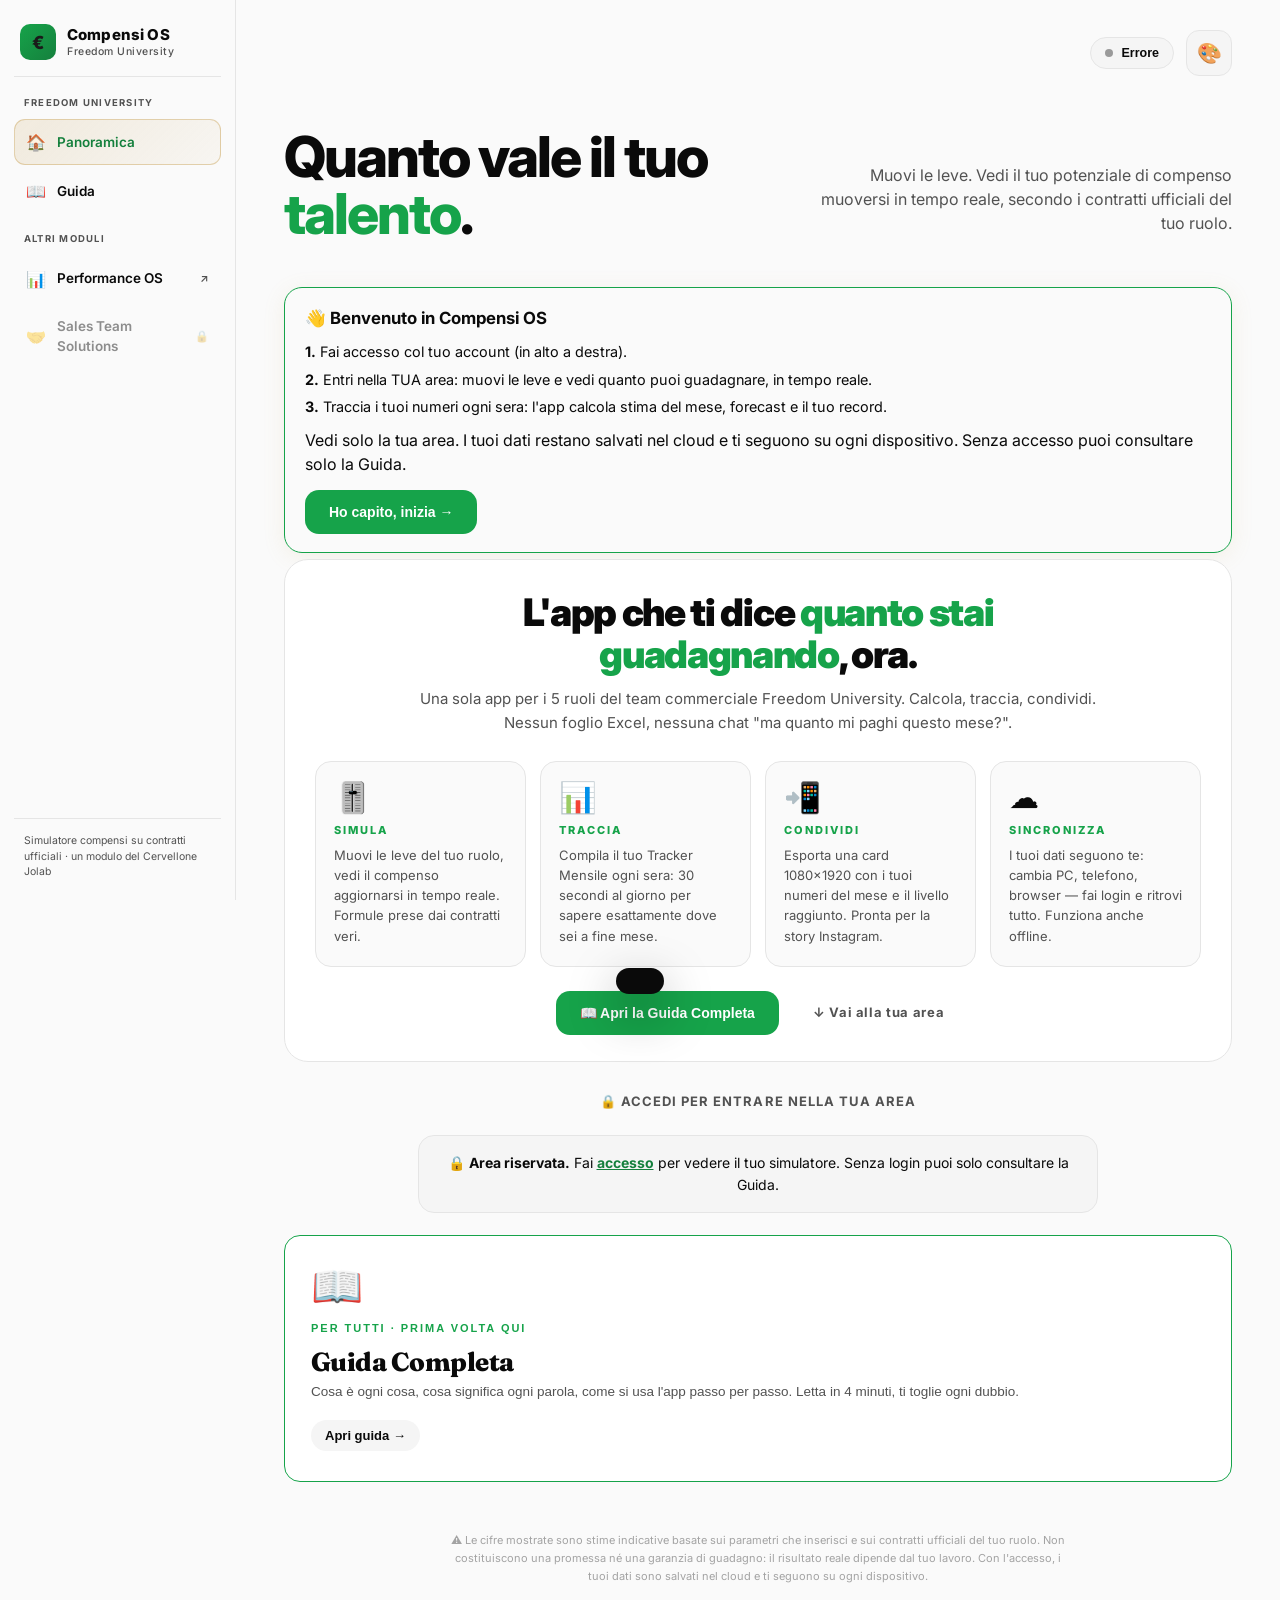
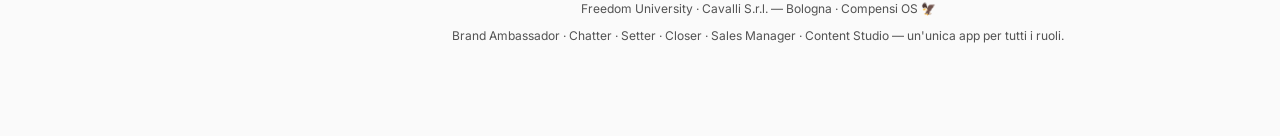
==== commit a3a2187b: "deploy index.html" ====
--- a/index.html
+++ b/index.html
@@ -4,7 +4,7 @@
 <meta charset="UTF-8" />
 <meta name="viewport" content="width=device-width, initial-scale=1.0, viewport-fit=cover" />
 <title>Compensi OS · Freedom University — simulatore compensi 5 ruoli</title>
-<meta name="description" content="Suite operativa Freedom University: simulatori compensi per 5 ruoli (BA, Chatter, Setter, Closer, Sales Manager) + Content Studio + Tracker mensile. Basato sui contratti ufficiali.">
+<meta name="description" content="Compensi OS — Freedom University: simulatore compensi per 5 ruoli (BA, Chatter, Setter, Closer, Sales Manager) + Content Studio + Tracker mensile. Basato sui contratti ufficiali.">
 <meta name="theme-color" content="#c9a45c">
 <meta name="apple-mobile-web-app-capable" content="yes">
 <meta name="apple-mobile-web-app-status-bar-style" content="black-translucent">
@@ -42,7 +42,7 @@
   });
 }
 </script>
-<meta property="og:title" content="FU Suite Sales — 5 ruoli, un'app">
+<meta property="og:title" content="Compensi OS — Freedom University · simulatore compensi 5 ruoli">
 <meta property="og:description" content="Calcolatore compensi multi-ruolo Freedom University + Tracker mensile + Content Studio.">
 <meta property="og:type" content="website">
 <meta property="og:url" content="https://freedomuniversity.github.io/fu-profit-engine/">
@@ -721,7 +721,7 @@
     <div id="welcomeBanner" style="display:none;background:linear-gradient(135deg,var(--elev),var(--bg));border:1px solid var(--gold);border-radius:18px;padding:18px 20px;margin:14px 0 6px;box-shadow:0 4px 22px rgba(201,164,92,.12)">
       <div style="display:flex;align-items:flex-start;justify-content:space-between;gap:14px;flex-wrap:wrap">
         <div style="flex:1;min-width:220px">
-          <h3 style="margin:0 0 10px;font-size:1.05rem">👋 Benvenuto nella Suite Sales</h3>
+          <h3 style="margin:0 0 10px;font-size:1.05rem">👋 Benvenuto in Compensi OS</h3>
           <div style="display:flex;flex-direction:column;gap:6px;font-size:.9rem;color:var(--text)">
             <span><b>1.</b> Fai accesso col tuo account (in alto a destra).</span>
             <span><b>2.</b> Entri nella TUA area: muovi le leve e vedi quanto puoi guadagnare, in tempo reale.</span>
@@ -1344,7 +1344,7 @@
 
   <footer>
     <p class="dis">⚠️ Le cifre mostrate sono stime indicative basate sui parametri che inserisci e sui contratti ufficiali del tuo ruolo. Non costituiscono una promessa né una garanzia di guadagno: il risultato reale dipende dal tuo lavoro. Con l'accesso, i tuoi dati sono salvati nel cloud e ti seguono su ogni dispositivo.</p>
-    <p>Freedom University · Cavalli S.r.l. — Bologna · Suite Sales v8.0 🦅</p>
+    <p>Freedom University · Cavalli S.r.l. — Bologna · Compensi OS 🦅</p>
     <p style="margin-top:6px">Brand Ambassador · Chatter · Setter · Closer · Sales Manager · Content Studio — un'unica app per tutti i ruoli.</p>
   </footer>
 </div>
@@ -1352,7 +1352,7 @@
 <div class="auth-modal" id="authModal">
   <div class="box">
     <button class="close" id="authClose" aria-label="Chiudi">×</button>
-    <h3 id="authTitle">Accedi alla Suite</h3>
+    <h3 id="authTitle">Accedi a Compensi OS</h3>
     <p id="authIntro">Inserisci la tua email aziendale. Ti mandiamo un link sicuro: un click e sei dentro. Niente password da ricordare.</p>
     <input type="email" class="auth-input" id="authEmail" placeholder="nome@freedomuniversity.it" autocomplete="email" />
     <button class="btn btn-gold btn-block" id="authSubmit">✉️ Mandami il link magico</button>
@@ -2203,7 +2203,7 @@
     $('authLoggedBox').style.display='block';
     $('authUserEmail').textContent=_currentUser.email;
   }else{
-    $('authTitle').textContent='Accedi alla Suite';
+    $('authTitle').textContent='Accedi a Compensi OS';
   }
   modal.classList.add('open');
 });
